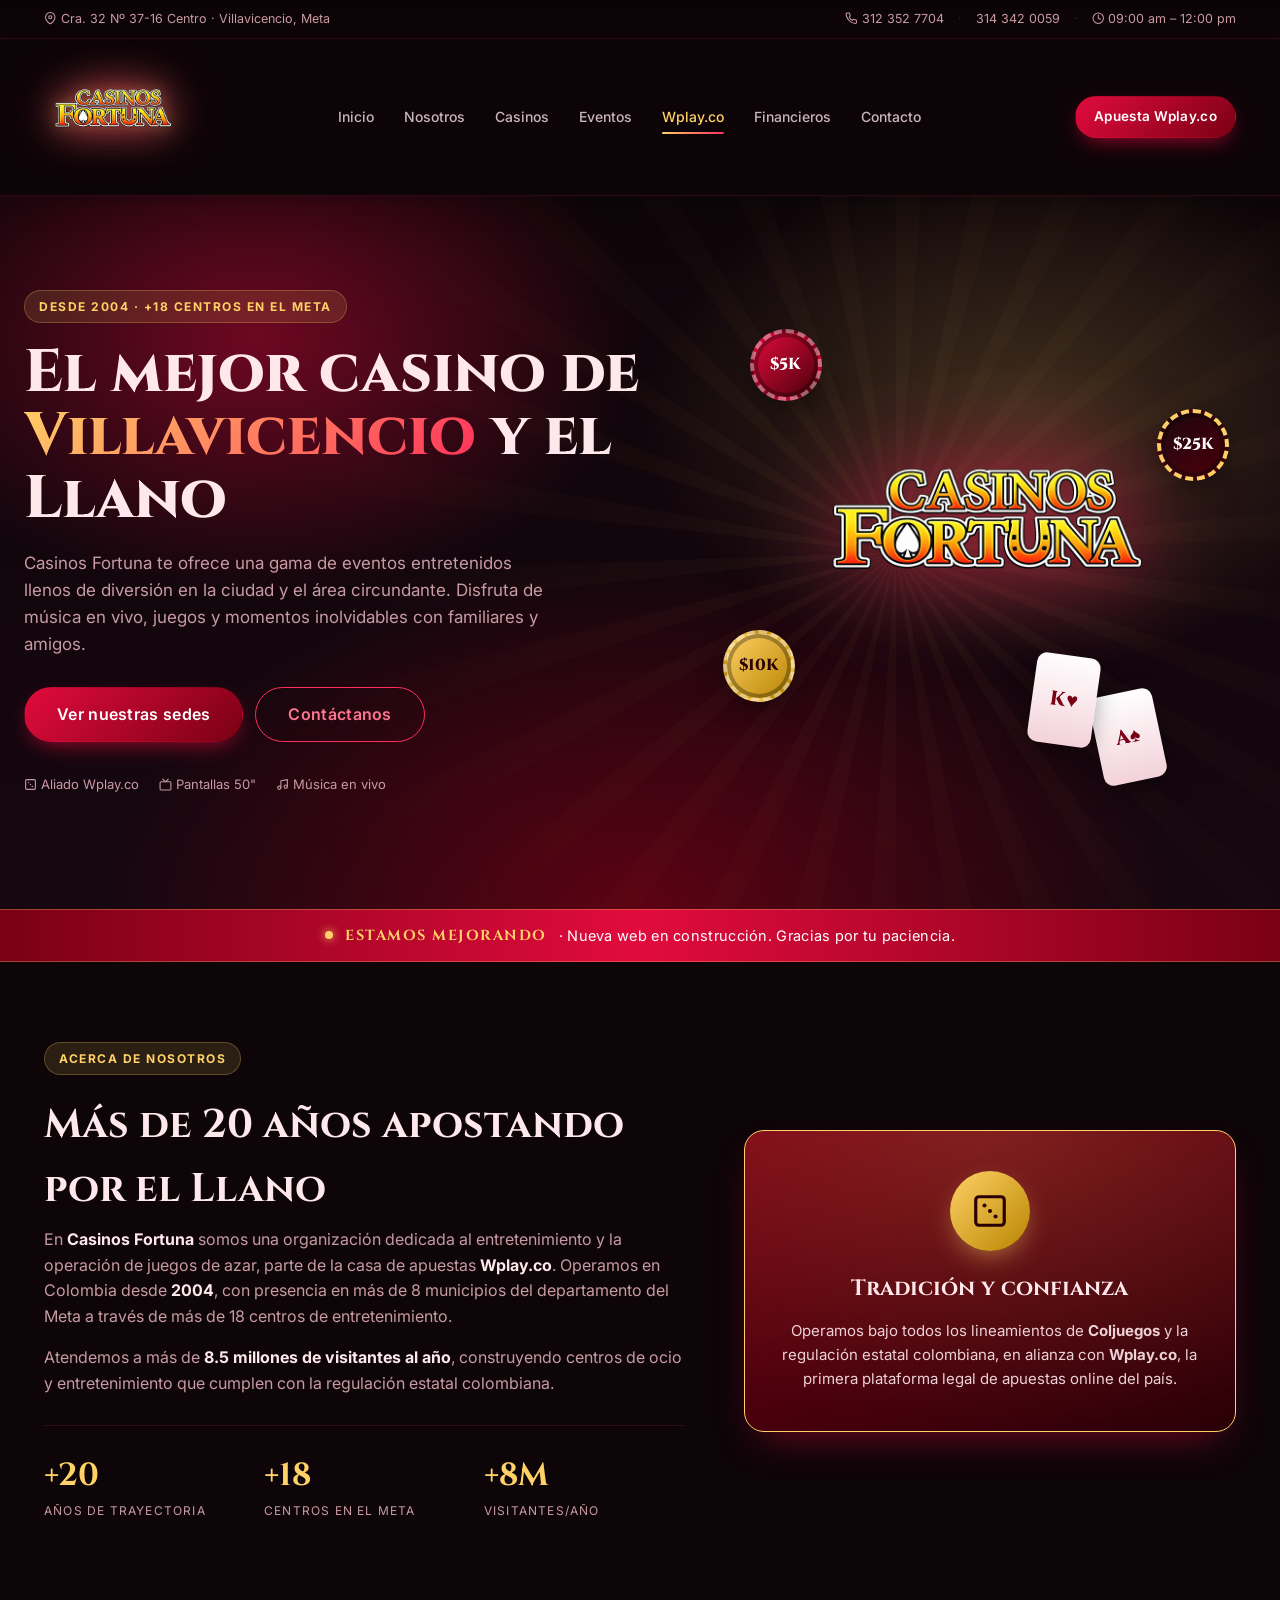
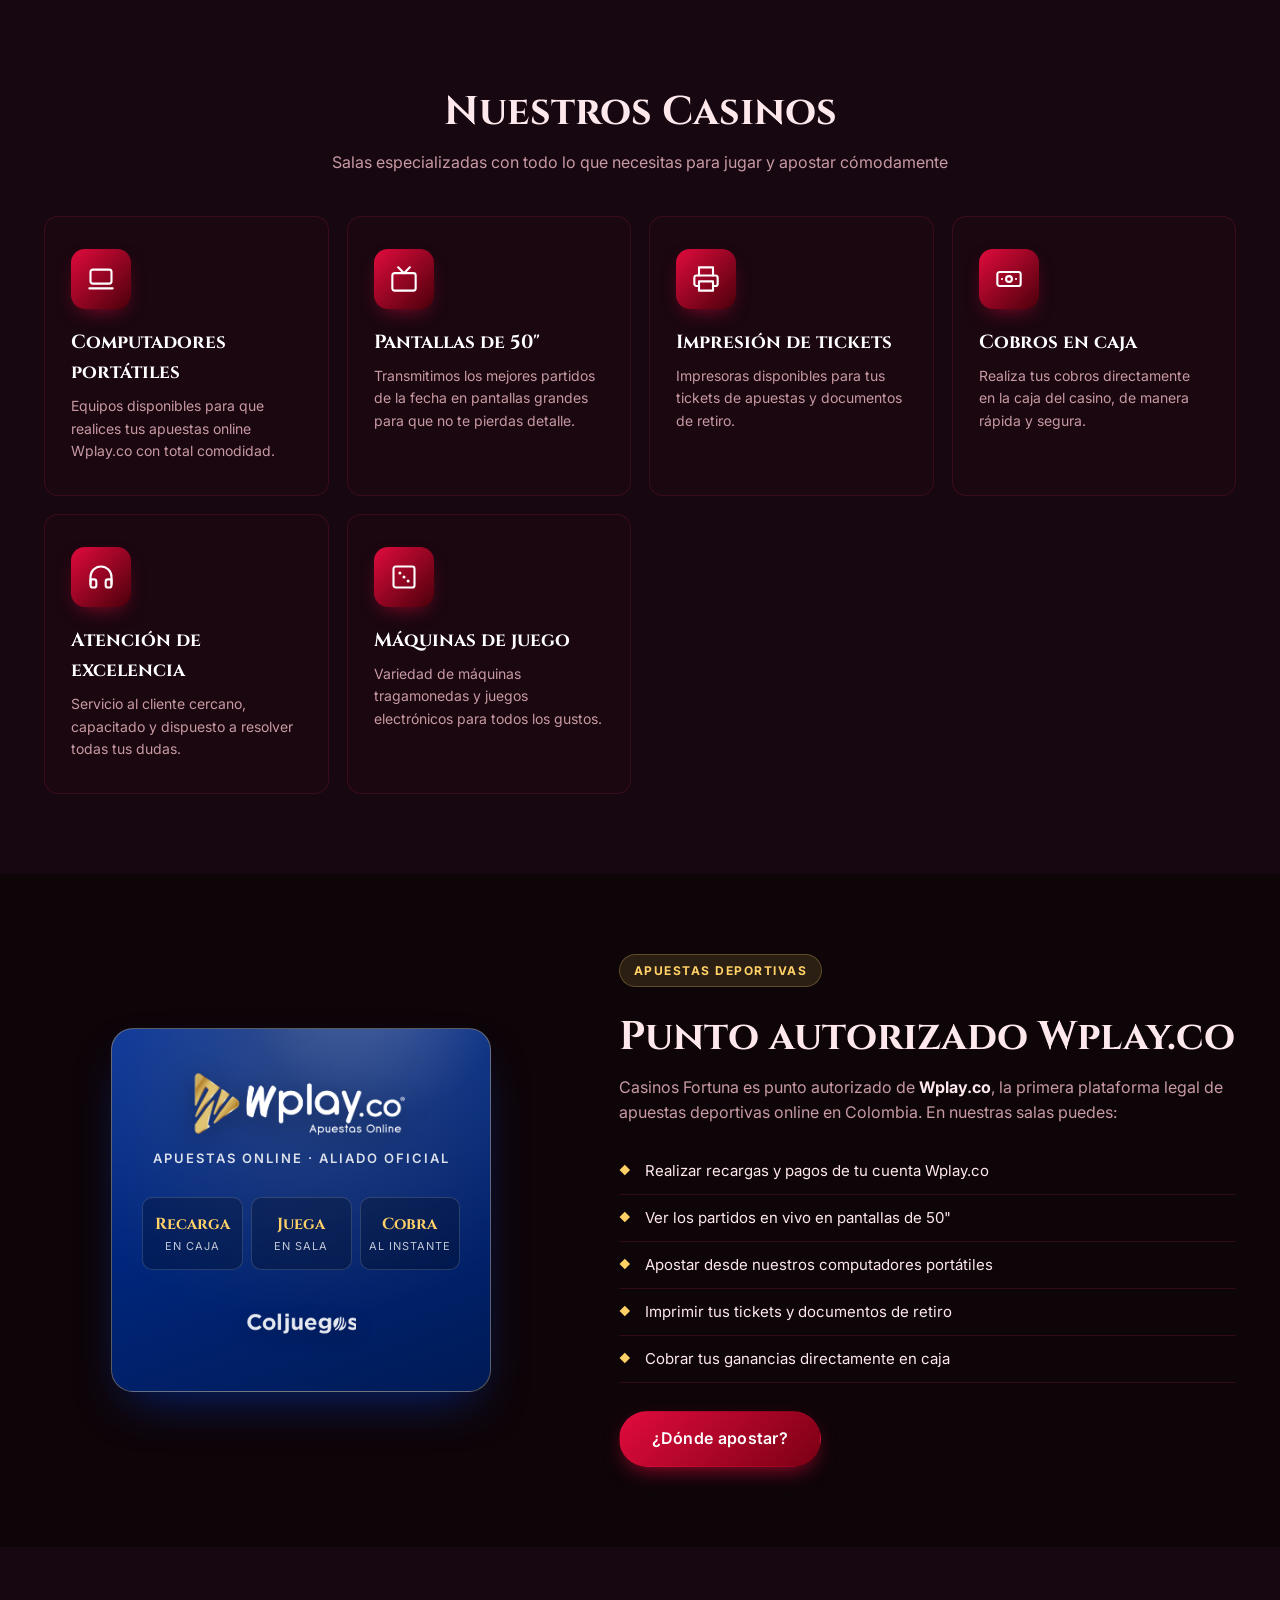
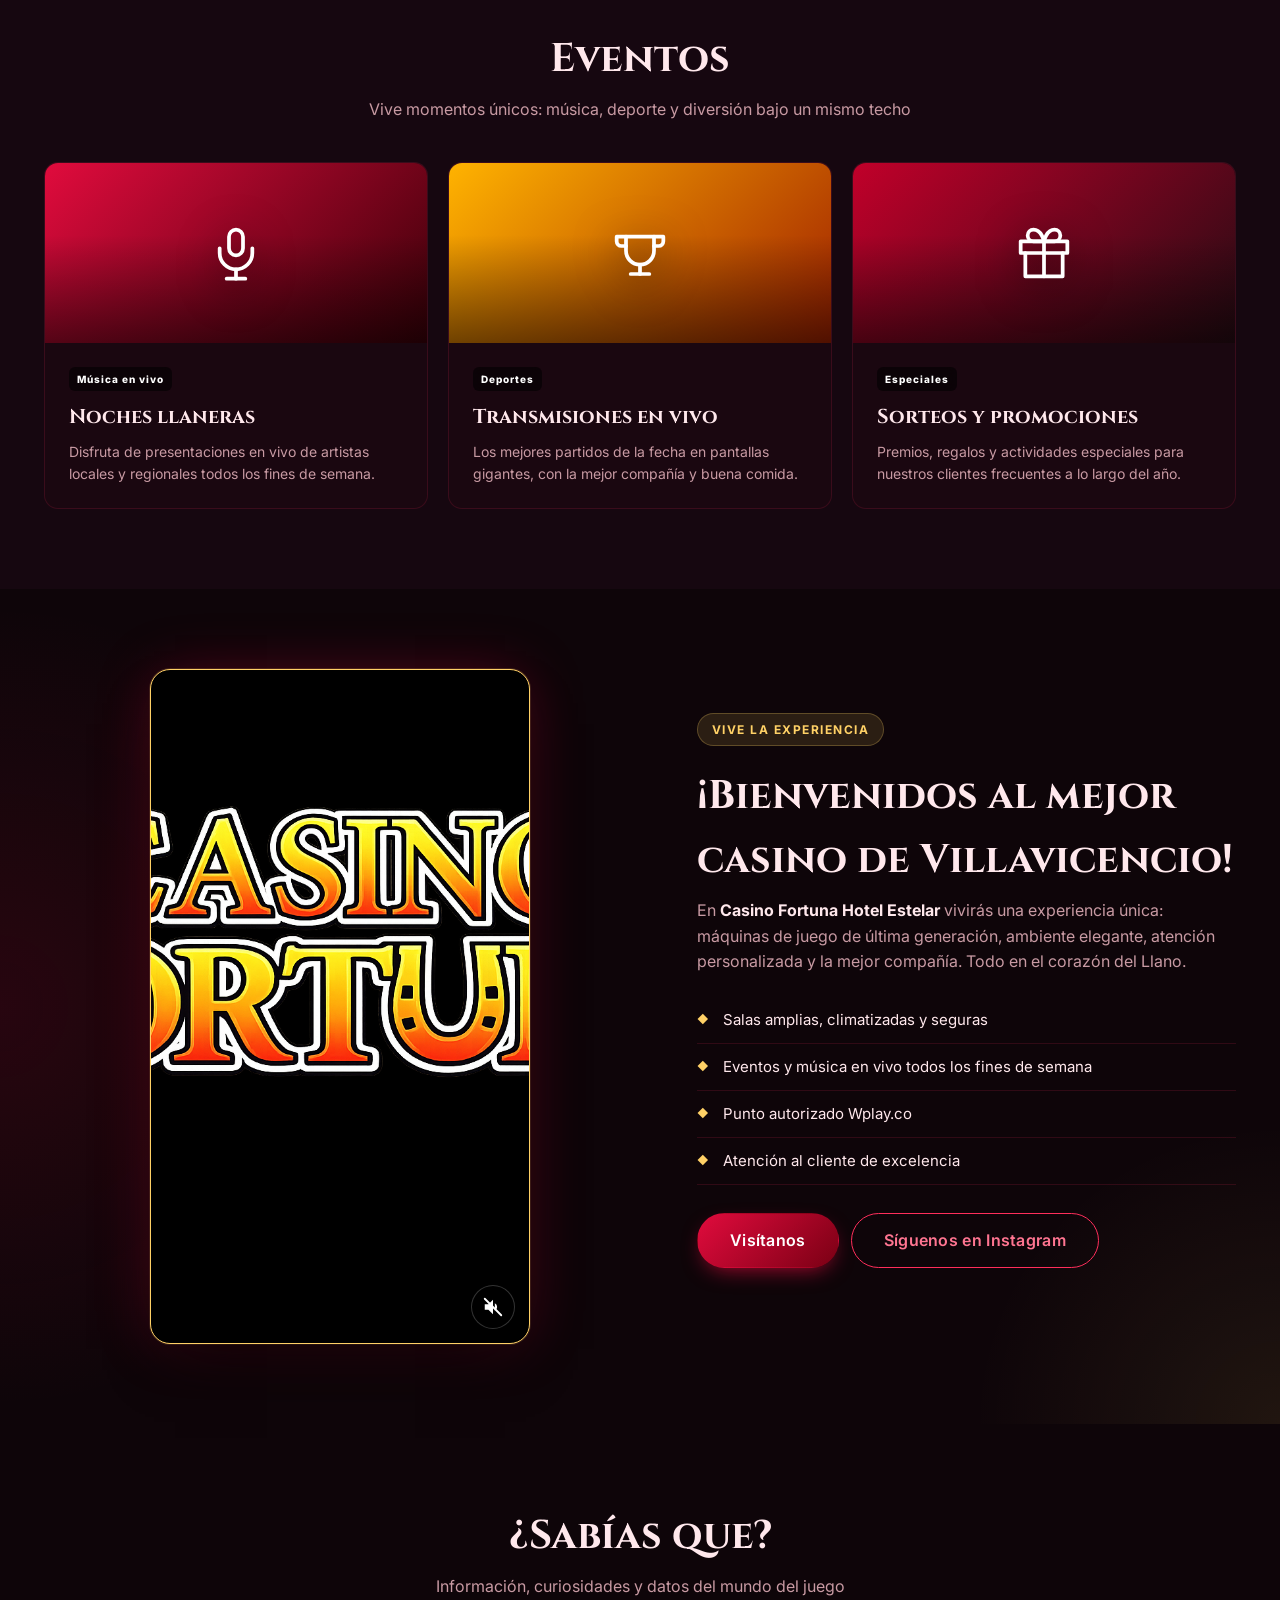
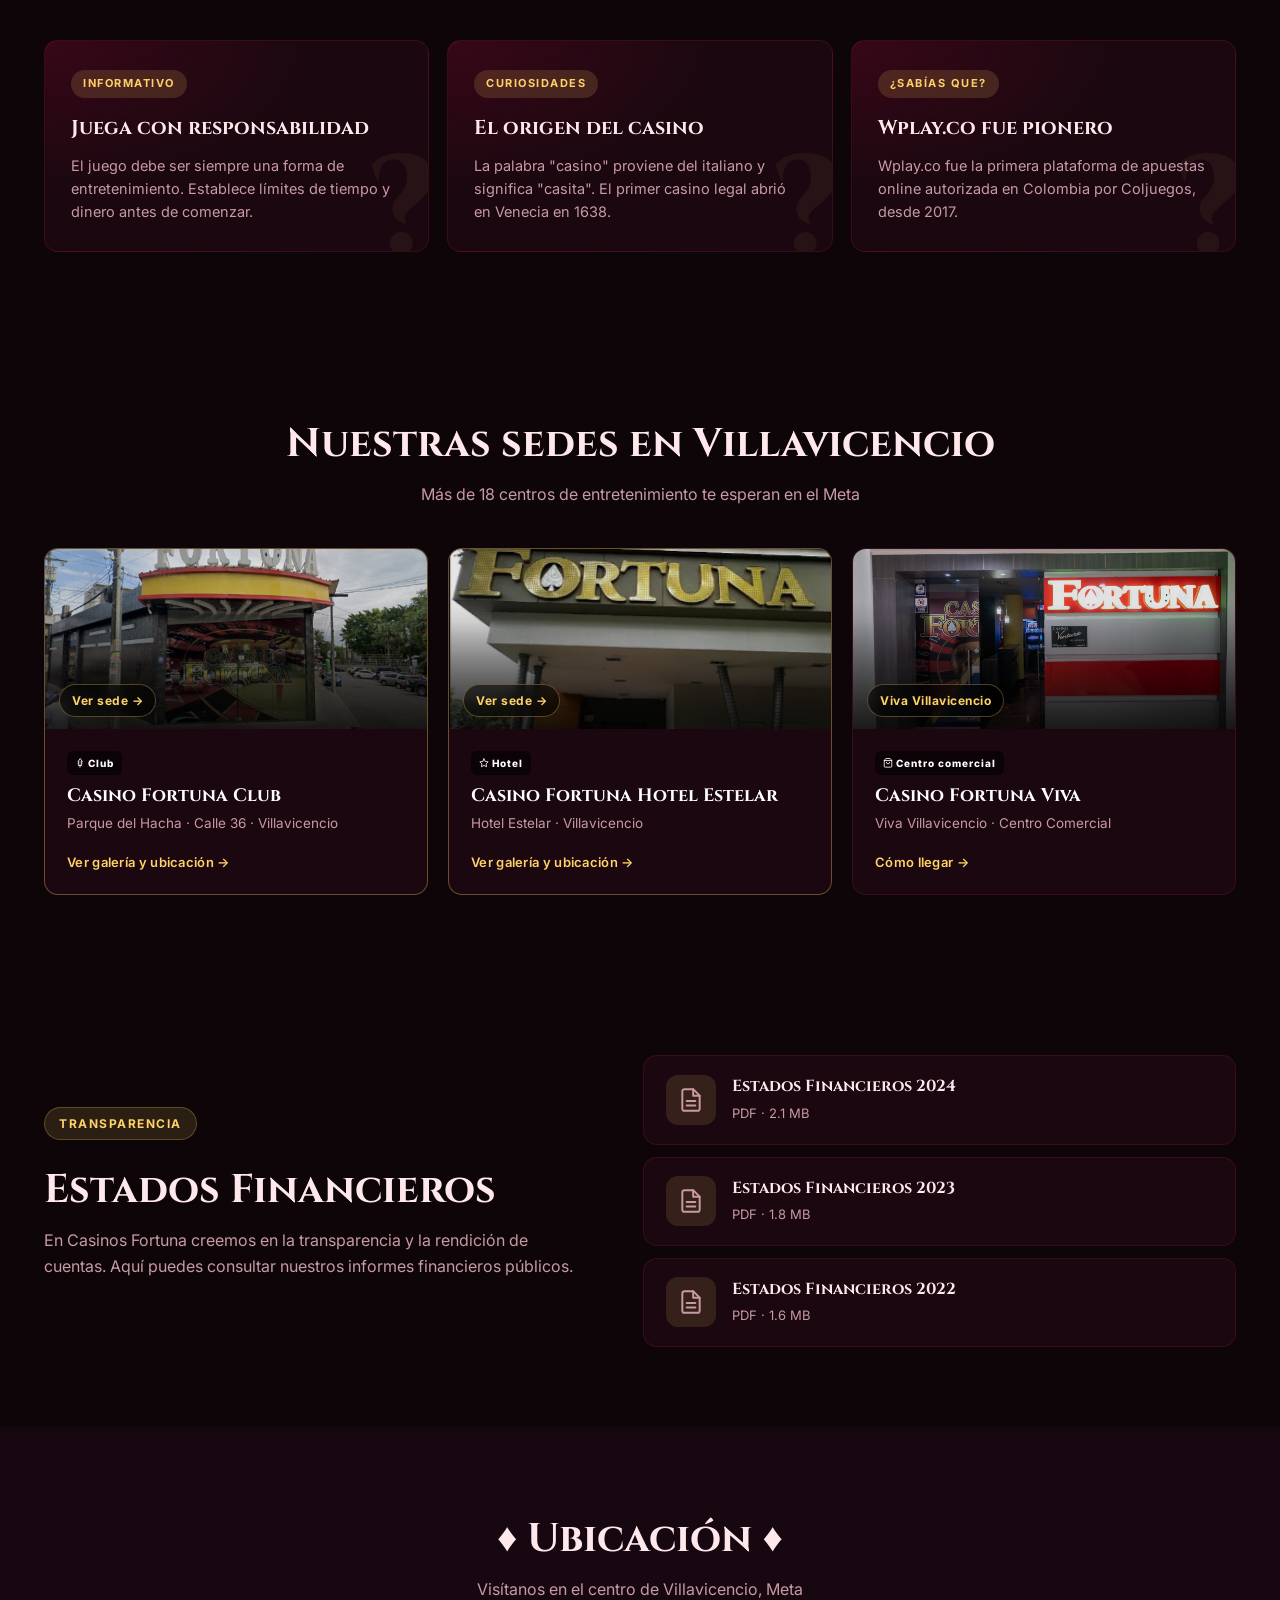
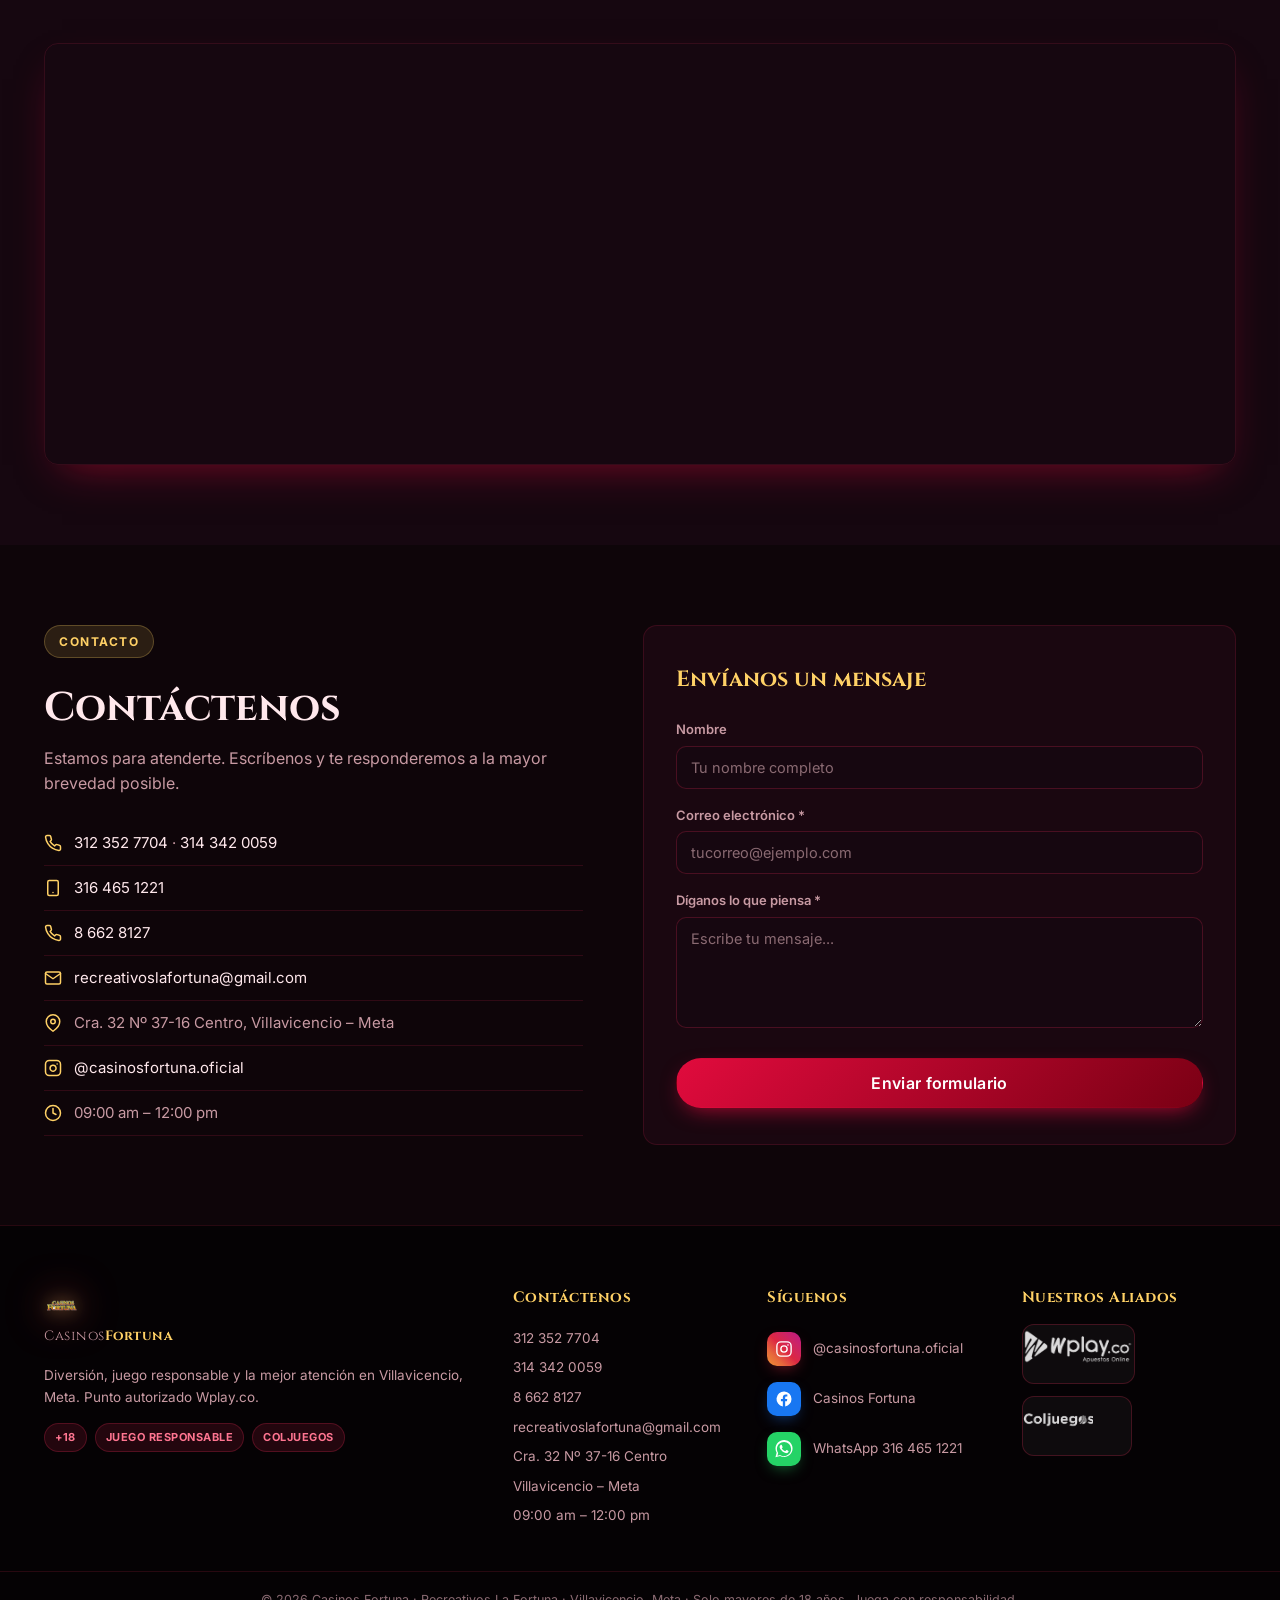
==== index.html @ 7be9424f "Initial site for Casinos Fortuna Villavicencio Sitio web del casino con paleta roja y dorada: - Land" ====
<!DOCTYPE html>
<html lang="es">
<head>
<meta charset="UTF-8" />
<meta name="viewport" content="width=device-width, initial-scale=1.0" />
<title>Casinos Fortuna — Villavicencio, Meta · Apuestas Wplay.co, eventos y diversión</title>
<meta name="description" content="Casinos Fortuna en Villavicencio (Meta). Salas especializadas para apuestas Wplay.co, música en vivo, eventos y la mejor atención. Cra. 32 Nº 37-16 Centro." />
<link rel="icon" type="image/png" href="statics/logocasino.png" />
<link rel="preconnect" href="https://fonts.googleapis.com">
<link rel="preconnect" href="https://fonts.gstatic.com" crossorigin>
<link href="https://fonts.googleapis.com/css2?family=Cinzel:wght@600;800&family=Inter:wght@400;500;600;700;800&display=swap" rel="stylesheet">
<link rel="stylesheet" href="styles.css" />
</head>
<body>

<!-- SVG icon sprite -->
<svg width="0" height="0" style="position:absolute" aria-hidden="true">
  <defs>
    <symbol id="i-map-pin" viewBox="0 0 24 24"><path d="M21 10c0 7-9 13-9 13s-9-6-9-13a9 9 0 0 1 18 0z"/><circle cx="12" cy="10" r="3"/></symbol>
    <symbol id="i-phone" viewBox="0 0 24 24"><path d="M22 16.92v3a2 2 0 0 1-2.18 2 19.79 19.79 0 0 1-8.63-3.07 19.5 19.5 0 0 1-6-6 19.79 19.79 0 0 1-3.07-8.67A2 2 0 0 1 4.11 2h3a2 2 0 0 1 2 1.72c.13.96.37 1.9.7 2.81a2 2 0 0 1-.45 2.11L8.09 9.91a16 16 0 0 0 6 6l1.27-1.27a2 2 0 0 1 2.11-.45c.91.33 1.85.57 2.81.7A2 2 0 0 1 22 16.92z"/></symbol>
    <symbol id="i-smartphone" viewBox="0 0 24 24"><rect x="5" y="2" width="14" height="20" rx="2"/><line x1="12" y1="18" x2="12.01" y2="18"/></symbol>
    <symbol id="i-clock" viewBox="0 0 24 24"><circle cx="12" cy="12" r="10"/><polyline points="12 6 12 12 16 14"/></symbol>
    <symbol id="i-mail" viewBox="0 0 24 24"><rect x="2" y="4" width="20" height="16" rx="2"/><polyline points="22 6 12 13 2 6"/></symbol>
    <symbol id="i-instagram" viewBox="0 0 24 24"><rect x="2" y="2" width="20" height="20" rx="5"/><path d="M16 11.4a4 4 0 1 1-7.9 1.1A4 4 0 0 1 16 11.4z"/><line x1="17.5" y1="6.5" x2="17.51" y2="6.5"/></symbol>
    <symbol id="i-tv" viewBox="0 0 24 24"><rect x="2" y="7" width="20" height="15" rx="2"/><polyline points="17 2 12 7 7 2"/></symbol>
    <symbol id="i-music" viewBox="0 0 24 24"><path d="M9 18V5l12-2v13"/><circle cx="6" cy="18" r="3"/><circle cx="18" cy="16" r="3"/></symbol>
    <symbol id="i-mic" viewBox="0 0 24 24"><rect x="9" y="2" width="6" height="11" rx="3"/><path d="M19 10v2a7 7 0 0 1-14 0v-2"/><line x1="12" y1="19" x2="12" y2="23"/><line x1="8" y1="23" x2="16" y2="23"/></symbol>
    <symbol id="i-laptop" viewBox="0 0 24 24"><rect x="3" y="4" width="18" height="12" rx="2"/><path d="M2 20h20"/></symbol>
    <symbol id="i-printer" viewBox="0 0 24 24"><polyline points="6 9 6 2 18 2 18 9"/><path d="M6 18H4a2 2 0 0 1-2-2v-5a2 2 0 0 1 2-2h16a2 2 0 0 1 2 2v5a2 2 0 0 1-2 2h-2"/><rect x="6" y="14" width="12" height="8"/></symbol>
    <symbol id="i-cash" viewBox="0 0 24 24"><rect x="2" y="6" width="20" height="12" rx="2"/><circle cx="12" cy="12" r="2.5"/><line x1="6" y1="12" x2="6.01" y2="12"/><line x1="18" y1="12" x2="18.01" y2="12"/></symbol>
    <symbol id="i-headphones" viewBox="0 0 24 24"><path d="M3 18v-6a9 9 0 0 1 18 0v6"/><path d="M21 19a2 2 0 0 1-2 2h-1a2 2 0 0 1-2-2v-3a2 2 0 0 1 2-2h3zM3 19a2 2 0 0 0 2 2h1a2 2 0 0 0 2-2v-3a2 2 0 0 0-2-2H3z"/></symbol>
    <symbol id="i-dice" viewBox="0 0 24 24"><rect x="3" y="3" width="18" height="18" rx="2"/><circle cx="8.5" cy="8.5" r="1.3" fill="currentColor" stroke="none"/><circle cx="15.5" cy="15.5" r="1.3" fill="currentColor" stroke="none"/><circle cx="12" cy="12" r="1.3" fill="currentColor" stroke="none"/></symbol>
    <symbol id="i-trophy" viewBox="0 0 24 24"><path d="M6 9H4a2 2 0 0 1-2-2V5h4"/><path d="M18 9h2a2 2 0 0 0 2-2V5h-4"/><path d="M6 5h12v6a6 6 0 0 1-12 0V5z"/><line x1="12" y1="17" x2="12" y2="21"/><line x1="8" y1="21" x2="16" y2="21"/></symbol>
    <symbol id="i-gift" viewBox="0 0 24 24"><polyline points="20 12 20 22 4 22 4 12"/><rect x="2" y="7" width="20" height="5"/><line x1="12" y1="22" x2="12" y2="7"/><path d="M12 7H7.5a2.5 2.5 0 0 1 0-5C11 2 12 7 12 7z"/><path d="M12 7h4.5a2.5 2.5 0 0 0 0-5C13 2 12 7 12 7z"/></symbol>
    <symbol id="i-building" viewBox="0 0 24 24"><rect x="4" y="2" width="16" height="20" rx="1"/><path d="M10 18h4v4h-4z"/><line x1="8" y1="6" x2="8.01" y2="6"/><line x1="16" y1="6" x2="16.01" y2="6"/><line x1="12" y1="6" x2="12.01" y2="6"/><line x1="8" y1="10" x2="8.01" y2="10"/><line x1="16" y1="10" x2="16.01" y2="10"/><line x1="12" y1="10" x2="12.01" y2="10"/><line x1="8" y1="14" x2="8.01" y2="14"/><line x1="16" y1="14" x2="16.01" y2="14"/><line x1="12" y1="14" x2="12.01" y2="14"/></symbol>
    <symbol id="i-tree" viewBox="0 0 24 24"><path d="M12 2L7 9h3l-3 5h3l-2 4h8l-2-4h3l-3-5h3z"/><line x1="12" y1="18" x2="12" y2="22"/></symbol>
    <symbol id="i-bag" viewBox="0 0 24 24"><path d="M6 2L3 6v14a2 2 0 0 0 2 2h14a2 2 0 0 0 2-2V6l-3-4z"/><line x1="3" y1="6" x2="21" y2="6"/><path d="M16 10a4 4 0 0 1-8 0"/></symbol>
    <symbol id="i-sun" viewBox="0 0 24 24"><circle cx="12" cy="12" r="4"/><line x1="12" y1="2" x2="12" y2="4"/><line x1="12" y1="20" x2="12" y2="22"/><line x1="4.93" y1="4.93" x2="6.34" y2="6.34"/><line x1="17.66" y1="17.66" x2="19.07" y2="19.07"/><line x1="2" y1="12" x2="4" y2="12"/><line x1="20" y1="12" x2="22" y2="12"/><line x1="4.93" y1="19.07" x2="6.34" y2="17.66"/><line x1="17.66" y1="6.34" x2="19.07" y2="4.93"/></symbol>
    <symbol id="i-star" viewBox="0 0 24 24"><polygon points="12 2 15.09 8.26 22 9.27 17 14.14 18.18 21.02 12 17.77 5.82 21.02 7 14.14 2 9.27 8.91 8.26"/></symbol>
    <symbol id="i-search" viewBox="0 0 24 24"><circle cx="11" cy="11" r="8"/><line x1="21" y1="21" x2="16.65" y2="16.65"/></symbol>
    <symbol id="i-file-text" viewBox="0 0 24 24"><path d="M14 2H6a2 2 0 0 0-2 2v16a2 2 0 0 0 2 2h12a2 2 0 0 0 2-2V8z"/><polyline points="14 2 14 8 20 8"/><line x1="16" y1="13" x2="8" y2="13"/><line x1="16" y1="17" x2="8" y2="17"/></symbol>
  </defs>
</svg>

<!-- Top utility bar -->
<div class="topbar">
  <div class="topbar-inner">
    <div class="topbar-left">
      <span><svg class="ico"><use href="#i-map-pin"/></svg> Cra. 32 Nº 37-16 Centro · Villavicencio, Meta</span>
    </div>
    <div class="topbar-right">
      <a href="tel:3123527704"><svg class="ico"><use href="#i-phone"/></svg> 312 352 7704</a>
      <span class="divider">·</span>
      <a href="tel:3143420059">314 342 0059</a>
      <span class="divider">·</span>
      <span><svg class="ico"><use href="#i-clock"/></svg> 09:00 am – 12:00 pm</span>
    </div>
  </div>
</div>

<!-- Navbar -->
<header class="navbar">
  <div class="nav-inner">
    <a href="#" class="brand">
      <img src="statics/logocasino.png" alt="Casinos Fortuna" />
    </a>
    <nav class="nav-links">
      <a href="#inicio" class="active">Inicio</a>
      <a href="#nosotros">Nosotros</a>
      <a href="#casinos">Casinos</a>
      <a href="#eventos">Eventos</a>
      <a href="#wplay">Wplay.co</a>
      <a href="#financieros">Financieros</a>
      <a href="#contacto">Contacto</a>
    </nav>
    <div class="nav-actions">
      <a href="#wplay" class="btn btn-primary">Apuesta Wplay.co</a>
    </div>
    <button class="hamburger" aria-label="Menú"><span></span><span></span><span></span></button>
  </div>
</header>

<!-- Hero -->
<section id="inicio" class="hero">
  <div class="hero-bg"></div>
  <div class="hero-rays"></div>
  <div class="hero-content">
    <div class="hero-text">
      <span class="hero-eyebrow">Desde 2004 · +18 centros en el Meta</span>
      <h1>El mejor casino de <span class="accent">Villavicencio</span> y el Llano</h1>
      <p>Casinos Fortuna te ofrece una gama de eventos entretenidos llenos de diversión en la ciudad y el área circundante. Disfruta de música en vivo, juegos y momentos inolvidables con familiares y amigos.</p>
      <div class="hero-cta">
        <a href="#sedes" class="btn btn-primary btn-lg">Ver nuestras sedes</a>
        <a href="#contacto" class="btn btn-outline btn-lg">Contáctanos</a>
      </div>
      <div class="hero-trust">
        <span><svg class="ico"><use href="#i-dice"/></svg> Aliado Wplay.co</span>
        <span><svg class="ico"><use href="#i-tv"/></svg> Pantallas 50"</span>
        <span><svg class="ico"><use href="#i-music"/></svg> Música en vivo</span>
      </div>
    </div>
    <div class="hero-visual">
      <img src="statics/logocasino.png" alt="Logo Casinos Fortuna" class="hero-logo" />
      <div class="chip chip-a">$5K</div>
      <div class="chip chip-b">$10K</div>
      <div class="chip chip-c">$25K</div>
      <div class="card-deco card-a">A♠</div>
      <div class="card-deco card-b">K♥</div>
    </div>
  </div>
</section>

<!-- Banner notice -->
<section class="notice">
  <div class="container notice-inner">
    <span class="dot pulse"></span>
    <strong>Estamos mejorando</strong>
    <span>· Nueva web en construcción. Gracias por tu paciencia.</span>
  </div>
</section>

<!-- About -->
<section id="nosotros" class="section">
  <div class="container about-grid">
    <div>
      <span class="hero-eyebrow">Acerca de nosotros</span>
      <h2 class="section-title left">Más de 20 años apostando por el Llano</h2>
      <p class="lead">En <strong>Casinos Fortuna</strong> somos una organización dedicada al entretenimiento y la operación de juegos de azar, parte de la casa de apuestas <strong>Wplay.co</strong>. Operamos en Colombia desde <strong>2004</strong>, con presencia en más de 8 municipios del departamento del Meta a través de más de 18 centros de entretenimiento.</p>
      <p class="lead">Atendemos a más de <strong>8.5 millones de visitantes al año</strong>, construyendo centros de ocio y entretenimiento que cumplen con la regulación estatal colombiana.</p>
      <div class="about-stats">
        <div><strong>+20</strong><span>Años de trayectoria</span></div>
        <div><strong>+18</strong><span>Centros en el Meta</span></div>
        <div><strong>+8M</strong><span>Visitantes/año</span></div>
      </div>
    </div>
    <div class="about-card">
      <div class="about-coin"><svg class="ico"><use href="#i-dice"/></svg></div>
      <h3>Tradición y confianza</h3>
      <p>Operamos bajo todos los lineamientos de <strong>Coljuegos</strong> y la regulación estatal colombiana, en alianza con <strong>Wplay.co</strong>, la primera plataforma legal de apuestas online del país.</p>
    </div>
  </div>
</section>

<!-- Nuestros Casinos -->
<section id="casinos" class="section section-dark">
  <div class="container">
    <h2 class="section-title">Nuestros Casinos</h2>
    <p class="section-sub">Salas especializadas con todo lo que necesitas para jugar y apostar cómodamente</p>

    <div class="feature-grid">
      <article class="feature-card">
        <div class="feature-icon"><svg class="ico"><use href="#i-laptop"/></svg></div>
        <h3>Computadores portátiles</h3>
        <p>Equipos disponibles para que realices tus apuestas online Wplay.co con total comodidad.</p>
      </article>
      <article class="feature-card">
        <div class="feature-icon"><svg class="ico"><use href="#i-tv"/></svg></div>
        <h3>Pantallas de 50"</h3>
        <p>Transmitimos los mejores partidos de la fecha en pantallas grandes para que no te pierdas detalle.</p>
      </article>
      <article class="feature-card">
        <div class="feature-icon"><svg class="ico"><use href="#i-printer"/></svg></div>
        <h3>Impresión de tickets</h3>
        <p>Impresoras disponibles para tus tickets de apuestas y documentos de retiro.</p>
      </article>
      <article class="feature-card">
        <div class="feature-icon"><svg class="ico"><use href="#i-cash"/></svg></div>
        <h3>Cobros en caja</h3>
        <p>Realiza tus cobros directamente en la caja del casino, de manera rápida y segura.</p>
      </article>
      <article class="feature-card">
        <div class="feature-icon"><svg class="ico"><use href="#i-headphones"/></svg></div>
        <h3>Atención de excelencia</h3>
        <p>Servicio al cliente cercano, capacitado y dispuesto a resolver todas tus dudas.</p>
      </article>
      <article class="feature-card">
        <div class="feature-icon"><svg class="ico"><use href="#i-dice"/></svg></div>
        <h3>Máquinas de juego</h3>
        <p>Variedad de máquinas tragamonedas y juegos electrónicos para todos los gustos.</p>
      </article>
    </div>
  </div>
</section>

<!-- Wplay.co -->
<section id="wplay" class="section">
  <div class="container wplay-grid">
    <div class="wplay-visual">
      <div class="wplay-card">
        <img src="statics/Wplay-Logo-blanco.png" alt="Wplay.co" class="wplay-logo-img" />
        <p class="wplay-tag">Apuestas online · Aliado oficial</p>
        <div class="wplay-points">
          <div><strong>Recarga</strong><span>en caja</span></div>
          <div><strong>Juega</strong><span>en sala</span></div>
          <div><strong>Cobra</strong><span>al instante</span></div>
        </div>
        <img src="statics/coljuegos-logo_0.png" alt="Autorizado por Coljuegos" class="wplay-coljuegos" />
      </div>
    </div>
    <div>
      <span class="hero-eyebrow">Apuestas deportivas</span>
      <h2 class="section-title left">Punto autorizado Wplay.co</h2>
      <p class="lead">Casinos Fortuna es punto autorizado de <strong>Wplay.co</strong>, la primera plataforma legal de apuestas deportivas online en Colombia. En nuestras salas puedes:</p>
      <ul class="vip-list">
        <li>Realizar recargas y pagos de tu cuenta Wplay.co</li>
        <li>Ver los partidos en vivo en pantallas de 50"</li>
        <li>Apostar desde nuestros computadores portátiles</li>
        <li>Imprimir tus tickets y documentos de retiro</li>
        <li>Cobrar tus ganancias directamente en caja</li>
      </ul>
      <a href="#contacto" class="btn btn-primary btn-lg">¿Dónde apostar?</a>
    </div>
  </div>
</section>

<!-- Eventos -->
<section id="eventos" class="section section-dark">
  <div class="container">
    <h2 class="section-title">Eventos</h2>
    <p class="section-sub">Vive momentos únicos: música, deporte y diversión bajo un mismo techo</p>

    <div class="event-grid">
      <article class="event-card">
        <div class="event-art" style="background:linear-gradient(135deg,#e10b3d,#3a0008);">
          <span class="event-icon"><svg class="ico"><use href="#i-mic"/></svg></span>
        </div>
        <div class="event-body">
          <span class="tile-tag">Música en vivo</span>
          <h3>Noches llaneras</h3>
          <p>Disfruta de presentaciones en vivo de artistas locales y regionales todos los fines de semana.</p>
        </div>
      </article>
      <article class="event-card">
        <div class="event-art" style="background:linear-gradient(135deg,#ffb300,#a02000);">
          <span class="event-icon"><svg class="ico"><use href="#i-trophy"/></svg></span>
        </div>
        <div class="event-body">
          <span class="tile-tag">Deportes</span>
          <h3>Transmisiones en vivo</h3>
          <p>Los mejores partidos de la fecha en pantallas gigantes, con la mejor compañía y buena comida.</p>
        </div>
      </article>
      <article class="event-card">
        <div class="event-art" style="background:linear-gradient(135deg,#c1002a,#260b13);">
          <span class="event-icon"><svg class="ico"><use href="#i-gift"/></svg></span>
        </div>
        <div class="event-body">
          <span class="tile-tag">Especiales</span>
          <h3>Sorteos y promociones</h3>
          <p>Premios, regalos y actividades especiales para nuestros clientes frecuentes a lo largo del año.</p>
        </div>
      </article>
    </div>
  </div>
</section>

<!-- Vive la experiencia (video) -->
<section class="section video-section">
  <div class="container video-grid">
    <div class="video-wrap">
      <video
        src="statics/bienvenida-hotel-estelar.mp4"
        autoplay muted loop playsinline
        poster="statics/logocasino.png"
        preload="metadata">
        Tu navegador no soporta video HTML5.
      </video>
      <button class="video-sound" id="videoSound" aria-label="Activar sonido">
        <svg viewBox="0 0 24 24" fill="currentColor" xmlns="http://www.w3.org/2000/svg">
          <path d="M3 9v6h4l5 5V4L7 9H3zm13.5 3a4.5 4.5 0 0 0-2.5-4.03v8.06A4.5 4.5 0 0 0 16.5 12z"/>
          <line class="muted-slash" x1="3" y1="3" x2="21" y2="21" stroke="currentColor" stroke-width="2" stroke-linecap="round"/>
        </svg>
      </button>
    </div>
    <div>
      <span class="hero-eyebrow">Vive la experiencia</span>
      <h2 class="section-title left">¡Bienvenidos al mejor casino de Villavicencio!</h2>
      <p class="lead">En <strong>Casino Fortuna Hotel Estelar</strong> vivirás una experiencia única: máquinas de juego de última generación, ambiente elegante, atención personalizada y la mejor compañía. Todo en el corazón del Llano.</p>
      <ul class="vip-list">
        <li>Salas amplias, climatizadas y seguras</li>
        <li>Eventos y música en vivo todos los fines de semana</li>
        <li>Punto autorizado Wplay.co</li>
        <li>Atención al cliente de excelencia</li>
      </ul>
      <div class="hero-cta">
        <a href="#sedes" class="btn btn-primary btn-lg">Visítanos</a>
        <a href="https://www.instagram.com/casinosfortuna.oficial" target="_blank" rel="noopener" class="btn btn-outline btn-lg">Síguenos en Instagram</a>
      </div>
    </div>
  </div>
</section>

<!-- Informativo / Curiosidades / Sabías que? -->
<section class="section">
  <div class="container">
    <h2 class="section-title">¿Sabías que?</h2>
    <p class="section-sub">Información, curiosidades y datos del mundo del juego</p>

    <div class="info-grid">
      <article class="info-card">
        <div class="info-tag">Informativo</div>
        <h3>Juega con responsabilidad</h3>
        <p>El juego debe ser siempre una forma de entretenimiento. Establece límites de tiempo y dinero antes de comenzar.</p>
      </article>
      <article class="info-card">
        <div class="info-tag">Curiosidades</div>
        <h3>El origen del casino</h3>
        <p>La palabra "casino" proviene del italiano y significa "casita". El primer casino legal abrió en Venecia en 1638.</p>
      </article>
      <article class="info-card">
        <div class="info-tag">¿Sabías que?</div>
        <h3>Wplay.co fue pionero</h3>
        <p>Wplay.co fue la primera plataforma de apuestas online autorizada en Colombia por Coljuegos, desde 2017.</p>
      </article>
    </div>
  </div>
</section>

<!-- Nuestras Sedes -->
<section id="sedes" class="section">
  <div class="container">
    <h2 class="section-title">Nuestras sedes en Villavicencio</h2>
    <p class="section-sub">Más de 18 centros de entretenimiento te esperan en el Meta</p>

    <div class="sede-grid">
      <article class="sede-card sede-featured">
        <a href="parque-acha.html" class="sede-art sede-art-img" style="background-image:url('statics/parque-acha/uno.png');">
          <span class="sede-overlay-tag">Ver sede →</span>
        </a>
        <div class="sede-body">
          <span class="tile-tag"><svg class="ico"><use href="#i-tree"/></svg> Club</span>
          <h3>Casino Fortuna Club</h3>
          <p>Parque del Hacha · Calle 36 · Villavicencio</p>
          <a href="parque-acha.html" class="sede-link">Ver galería y ubicación →</a>
        </div>
      </article>
      <article class="sede-card sede-featured">
        <a href="hotel-estelar.html" class="sede-art sede-art-img" style="background-image:url('statics/hotel-estelar/uno.png');">
          <span class="sede-overlay-tag">Ver sede →</span>
        </a>
        <div class="sede-body">
          <span class="tile-tag"><svg class="ico"><use href="#i-star"/></svg> Hotel</span>
          <h3>Casino Fortuna Hotel Estelar</h3>
          <p>Hotel Estelar · Villavicencio</p>
          <a href="hotel-estelar.html" class="sede-link">Ver galería y ubicación →</a>
        </div>
      </article>
      <article class="sede-card">
        <div class="sede-art sede-art-img" style="background-image:url('statics/viva/uno.jpg');">
          <span class="sede-overlay-tag">Viva Villavicencio</span>
        </div>
        <div class="sede-body">
          <span class="tile-tag"><svg class="ico"><use href="#i-bag"/></svg> Centro comercial</span>
          <h3>Casino Fortuna Viva</h3>
          <p>Viva Villavicencio · Centro Comercial</p>
          <a href="#contacto" class="sede-link">Cómo llegar →</a>
        </div>
      </article>
    </div>
  </div>
</section>

<!-- Estados Financieros -->
<section id="financieros" class="section">
  <div class="container fin-grid">
    <div>
      <span class="hero-eyebrow">Transparencia</span>
      <h2 class="section-title left">Estados Financieros</h2>
      <p class="lead">En Casinos Fortuna creemos en la transparencia y la rendición de cuentas. Aquí puedes consultar nuestros informes financieros públicos.</p>
    </div>
    <div class="fin-files">
      <a href="#" class="fin-file">
        <span class="fin-icon"><svg class="ico"><use href="#i-file-text"/></svg></span>
        <div><strong>Estados Financieros 2024</strong><span>PDF · 2.1 MB</span></div>
      </a>
      <a href="#" class="fin-file">
        <span class="fin-icon"><svg class="ico"><use href="#i-file-text"/></svg></span>
        <div><strong>Estados Financieros 2023</strong><span>PDF · 1.8 MB</span></div>
      </a>
      <a href="#" class="fin-file">
        <span class="fin-icon"><svg class="ico"><use href="#i-file-text"/></svg></span>
        <div><strong>Estados Financieros 2022</strong><span>PDF · 1.6 MB</span></div>
      </a>
    </div>
  </div>
</section>

<!-- Ubicación -->
<section class="section section-dark">
  <div class="container">
    <h2 class="section-title">♦ Ubicación ♦</h2>
    <p class="section-sub">Visítanos en el centro de Villavicencio, Meta</p>

    <div class="map-wrap">
      <iframe
        src="https://www.google.com/maps?q=Cra.%2032%20%2337-16%20Centro%20Villavicencio%20Meta&output=embed"
        width="100%" height="420" style="border:0;"
        allowfullscreen="" loading="lazy" referrerpolicy="no-referrer-when-downgrade"
        title="Ubicación Casinos Fortuna">
      </iframe>
    </div>
  </div>
</section>

<!-- Contacto -->
<section id="contacto" class="section">
  <div class="container contact-grid">
    <div>
      <span class="hero-eyebrow">Contacto</span>
      <h2 class="section-title left">Contáctenos</h2>
      <p class="lead">Estamos para atenderte. Escríbenos y te responderemos a la mayor brevedad posible.</p>
      <ul class="contact-list">
        <li><svg class="ico"><use href="#i-phone"/></svg><span><a href="tel:3123527704">312 352 7704</a> · <a href="tel:3143420059">314 342 0059</a></span></li>
        <li><svg class="ico"><use href="#i-smartphone"/></svg><span><a href="tel:3164651221">316 465 1221</a></span></li>
        <li><svg class="ico"><use href="#i-phone"/></svg><span><a href="tel:86628127">8 662 8127</a></span></li>
        <li><svg class="ico"><use href="#i-mail"/></svg><span><a href="mailto:recreativoslafortuna@gmail.com">recreativoslafortuna@gmail.com</a></span></li>
        <li><svg class="ico"><use href="#i-map-pin"/></svg><span>Cra. 32 Nº 37-16 Centro, Villavicencio – Meta</span></li>
        <li><svg class="ico"><use href="#i-instagram"/></svg><span><a href="https://www.instagram.com/casinosfortuna.oficial" target="_blank" rel="noopener">@casinosfortuna.oficial</a></span></li>
        <li><svg class="ico"><use href="#i-clock"/></svg><span>09:00 am – 12:00 pm</span></li>
      </ul>
    </div>
    <form class="contact-form" onsubmit="event.preventDefault(); alert('Gracias por escribirnos. Te contactaremos pronto.'); this.reset();">
      <h3>Envíanos un mensaje</h3>
      <label>
        <span>Nombre</span>
        <input type="text" name="nombre" required placeholder="Tu nombre completo" />
      </label>
      <label>
        <span>Correo electrónico *</span>
        <input type="email" name="email" required placeholder="tucorreo@ejemplo.com" />
      </label>
      <label>
        <span>Díganos lo que piensa *</span>
        <textarea name="mensaje" rows="5" required placeholder="Escribe tu mensaje..."></textarea>
      </label>
      <button type="submit" class="btn btn-primary btn-lg">Enviar formulario</button>
    </form>
  </div>
</section>

<!-- Footer -->
<footer class="footer">
  <div class="container footer-grid">
    <div>
      <a href="#" class="brand brand-footer">
        <img src="statics/logocasino.png" alt="Casinos Fortuna" />
        <span>Casinos<strong>Fortuna</strong></span>
      </a>
      <p class="muted">Diversión, juego responsable y la mejor atención en Villavicencio, Meta. Punto autorizado Wplay.co.</p>
      <div class="badges">
        <span class="badge">+18</span>
        <span class="badge">Juego responsable</span>
        <span class="badge">Coljuegos</span>
      </div>
    </div>
    <div>
      <h4>Contáctenos</h4>
      <a href="tel:3123527704">312 352 7704</a>
      <a href="tel:3143420059">314 342 0059</a>
      <a href="tel:86628127">8 662 8127</a>
      <a href="mailto:recreativoslafortuna@gmail.com">recreativoslafortuna@gmail.com</a>
      <a href="#">Cra. 32 Nº 37-16 Centro</a>
      <a href="#">Villavicencio – Meta</a>
      <a href="#">09:00 am – 12:00 pm</a>
    </div>
    <div>
      <h4>Síguenos</h4>
      <a href="https://www.instagram.com/casinosfortuna.oficial" target="_blank" rel="noopener" class="social-link social-ig">
        <span class="social-icon" aria-hidden="true">
          <svg viewBox="0 0 24 24" fill="none" xmlns="http://www.w3.org/2000/svg">
            <rect x="2.5" y="2.5" width="19" height="19" rx="5.5" stroke="currentColor" stroke-width="1.8"/>
            <circle cx="12" cy="12" r="4.2" stroke="currentColor" stroke-width="1.8"/>
            <circle cx="17.3" cy="6.7" r="1.1" fill="currentColor"/>
          </svg>
        </span>
        @casinosfortuna.oficial
      </a>
      <a href="https://www.facebook.com/casinosfortuna" target="_blank" rel="noopener" class="social-link social-fb">
        <span class="social-icon" aria-hidden="true">
          <svg viewBox="0 0 24 24" fill="currentColor" xmlns="http://www.w3.org/2000/svg">
            <path d="M22 12a10 10 0 1 0-11.56 9.88v-6.99H7.9V12h2.54V9.8c0-2.5 1.5-3.89 3.78-3.89 1.1 0 2.24.2 2.24.2v2.46h-1.26c-1.24 0-1.63.77-1.63 1.56V12h2.78l-.44 2.89h-2.34v6.99A10 10 0 0 0 22 12z"/>
          </svg>
        </span>
        Casinos Fortuna
      </a>
      <a href="https://wa.me/573164651221" target="_blank" rel="noopener" class="social-link social-wa">
        <span class="social-icon" aria-hidden="true">
          <svg viewBox="0 0 24 24" fill="currentColor" xmlns="http://www.w3.org/2000/svg">
            <path d="M17.5 14.4c-.3-.15-1.74-.86-2-.96-.27-.1-.47-.15-.66.15-.2.3-.76.96-.93 1.16-.17.2-.34.22-.64.07-.3-.15-1.25-.46-2.38-1.46-.88-.78-1.47-1.75-1.64-2.05-.17-.3-.02-.46.13-.6.13-.13.3-.34.45-.51.15-.17.2-.3.3-.5.1-.2.05-.37-.02-.52-.07-.15-.66-1.6-.91-2.18-.24-.57-.48-.5-.66-.5-.17-.01-.36-.01-.56-.01s-.51.07-.78.37c-.27.3-1.02 1-1.02 2.44 0 1.44 1.05 2.83 1.2 3.03.15.2 2.06 3.14 5 4.4.7.3 1.24.48 1.67.62.7.22 1.34.19 1.84.12.56-.08 1.74-.71 1.98-1.4.24-.69.24-1.27.17-1.4-.07-.13-.27-.2-.57-.35zM12.05 21.5h-.04a9.4 9.4 0 0 1-4.8-1.32l-.34-.2-3.57.94.95-3.48-.22-.36a9.45 9.45 0 0 1-1.45-5.04c0-5.2 4.24-9.43 9.47-9.43 2.53 0 4.9.99 6.68 2.78a9.36 9.36 0 0 1 2.76 6.66c0 5.2-4.24 9.44-9.44 9.44zM20.5 3.45A11.36 11.36 0 0 0 12.05 0C5.78 0 .68 5.1.68 11.36c0 2 .52 3.95 1.5 5.67L.58 23l6.13-1.61a11.4 11.4 0 0 0 5.34 1.36h.01c6.27 0 11.37-5.1 11.37-11.37 0-3.04-1.18-5.9-3.33-8.05z"/>
          </svg>
        </span>
        WhatsApp 316 465 1221
      </a>
    </div>
    <div>
      <h4>Nuestros Aliados</h4>
      <div class="ally-logos">
        <a href="https://www.wplay.co" target="_blank" rel="noopener" class="ally" title="Wplay.co">
          <img src="statics/Wplay-Logo-blanco.png" alt="Wplay.co" />
        </a>
        <a href="https://www.coljuegos.gov.co" target="_blank" rel="noopener" class="ally" title="Coljuegos">
          <img src="statics/coljuegos-logo_0.png" alt="Coljuegos" />
        </a>
      </div>
    </div>
  </div>
  <div class="footer-bottom">
    © 2026 Casinos Fortuna · Recreativos La Fortuna · Villavicencio, Meta · Solo mayores de 18 años. Juega con responsabilidad.
  </div>
</footer>

<script src="script.js" defer></script>
</body>
</html>
---- styles.css ----
:root {
  --red-900: #2a0006;
  --red-800: #4a000a;
  --red-700: #7a0014;
  --red-600: #b8002a;
  --red-500: #e10b3d;
  --red-400: #ff2e5b;
  --red-300: #ff7591;
  --gold: #ffd166;
  --gold-2: #f6c453;
  --gold-3: #b88500;
  --bg: #0e0509;
  --bg-2: #160710;
  --bg-3: #1f0816;
  --surface: #1a0710;
  --surface-2: #220a16;
  --line: rgba(255, 46, 91, .14);
  --line-2: rgba(255, 46, 91, .22);
  --text: #ffe8ec;
  --muted: #c89aa3;
  --muted-2: #8a6a72;
  --white: #fff;
  --green: #22c55e;
  --radius: 14px;
  --radius-sm: 10px;
  --shadow: 0 18px 40px -18px rgba(225, 11, 61, .55);
  --shadow-card: 0 12px 28px -16px rgba(0, 0, 0, .8);
}

* { box-sizing: border-box; margin: 0; padding: 0; }

html { scroll-behavior: smooth; }

body {
  font-family: 'Inter', system-ui, sans-serif;
  background: var(--bg);
  color: var(--text);
  line-height: 1.6;
  overflow-x: hidden;
  -webkit-font-smoothing: antialiased;
}

img { max-width: 100%; display: block; }
a { color: inherit; text-decoration: none; }
button { font-family: inherit; cursor: pointer; border: none; background: none; color: inherit; }

/* ---------- Icons ---------- */
.ico {
  width: 1em;
  height: 1em;
  display: inline-block;
  vertical-align: -.15em;
  flex-shrink: 0;
  fill: none;
  stroke: currentColor;
  stroke-width: 2;
  stroke-linecap: round;
  stroke-linejoin: round;
}
.ico-lg { width: 1.4em; height: 1.4em; }
.ico-xxl { width: 36px; height: 36px; stroke-width: 1.8; }
.ico-coin { width: 38px; height: 38px; stroke-width: 1.8; }
.ico-event { width: 56px; height: 56px; stroke-width: 1.5; }

.container {
  max-width: 1240px;
  margin: 0 auto;
  padding: 0 24px;
}
.center { text-align: center; margin-top: 32px; }

/* ---------- Topbar ---------- */
.topbar {
  background: linear-gradient(180deg, #06020380, #0e050980);
  border-bottom: 1px solid var(--line);
  font-size: 12.5px;
  color: var(--muted);
}
.topbar-inner {
  max-width: 1240px;
  margin: 0 auto;
  padding: 9px 24px;
  display: flex;
  justify-content: space-between;
  align-items: center;
  gap: 16px;
}
.topbar-left, .topbar-right {
  display: flex;
  align-items: center;
  gap: 14px;
}
.topbar a { transition: color .2s; }
.topbar a:hover { color: var(--gold); }
.divider { opacity: .3; color: var(--muted-2); }
.lang {
  border: 1px solid var(--line-2);
  padding: 2px 8px;
  border-radius: 999px;
  font-weight: 600;
  color: var(--gold);
}
.dot {
  width: 8px; height: 8px;
  border-radius: 50%;
  display: inline-block;
  background: var(--green);
}
.dot.live { box-shadow: 0 0 8px var(--green); animation: blink 1.6s infinite; }
.dot.pulse { background: var(--gold); box-shadow: 0 0 10px var(--gold); animation: blink 1.2s infinite; }
@keyframes blink { 50% { opacity: .35; } }

/* ---------- Navbar ---------- */
.navbar {
  position: sticky;
  top: 0;
  z-index: 50;
  background: rgba(14, 5, 9, .85);
  backdrop-filter: blur(16px) saturate(140%);
  -webkit-backdrop-filter: blur(16px) saturate(140%);
  border-bottom: 1px solid var(--line);
  box-shadow: 0 1px 0 rgba(255,255,255,.02), 0 10px 30px -20px rgba(0,0,0,.8);
}
.nav-inner {
  max-width: 1240px;
  margin: 0 auto;
  padding: 8px 24px;
  display: flex;
  align-items: center;
  gap: 24px;
  min-height: 130px;
}
.brand {
  display: flex;
  align-items: center;
  gap: 10px;
  font-family: 'Cinzel', serif;
  font-size: 18px;
  letter-spacing: .5px;
  flex-shrink: 0;
}
.brand img {
  width: 140px;
  height: 140px;
  object-fit: contain;
  filter: drop-shadow(0 0 22px rgba(255,46,91,.75)) drop-shadow(0 0 8px rgba(255, 209, 102, .4));
  transition: transform .25s, filter .25s;
}
.brand:hover img {
  transform: scale(1.05);
  filter: drop-shadow(0 0 18px rgba(255,46,91,.8));
}
.brand strong { color: var(--gold); }

.nav-links {
  display: flex;
  gap: 2px;
  flex: 1;
  justify-content: center;
  align-items: center;
}
.nav-links a {
  position: relative;
  font-weight: 500;
  font-size: 14px;
  color: var(--text);
  padding: 10px 14px;
  border-radius: 8px;
  opacity: .78;
  white-space: nowrap;
  transition: color .2s, opacity .2s, background .2s;
}
.nav-links a::after {
  content: "";
  position: absolute;
  left: 50%;
  bottom: 4px;
  width: 0;
  height: 2px;
  background: linear-gradient(90deg, var(--gold), var(--red-400));
  border-radius: 2px;
  transition: width .25s ease, left .25s ease;
}
.nav-links a:hover {
  color: var(--white);
  opacity: 1;
}
.nav-links a:hover::after {
  width: calc(100% - 28px);
  left: 14px;
}
.nav-links a.active {
  color: var(--gold);
  opacity: 1;
  background: transparent;
}
.nav-links a.active::after {
  width: calc(100% - 28px);
  left: 14px;
}
.nav-actions { display: flex; gap: 10px; flex-shrink: 0; }
.nav-actions .btn {
  padding: 9px 18px;
  font-size: 13.5px;
}

.hamburger {
  display: none;
  width: 40px;
  height: 40px;
  border-radius: 10px;
  border: 1px solid var(--line-2);
  flex-direction: column;
  justify-content: center;
  align-items: center;
  gap: 5px;
  transition: border-color .2s, background .2s;
}
.hamburger:hover { border-color: var(--red-400); background: rgba(255,46,91,.06); }
.hamburger span {
  width: 18px;
  height: 2px;
  background: var(--text);
  border-radius: 2px;
}

/* ---------- Buttons ---------- */
.btn {
  display: inline-flex;
  align-items: center;
  justify-content: center;
  padding: 10px 22px;
  border-radius: 999px;
  font-weight: 600;
  font-size: 14px;
  letter-spacing: .3px;
  border: 1px solid transparent;
  transition: transform .15s, box-shadow .25s, background .25s, color .25s, border-color .25s;
  white-space: nowrap;
}
.btn-primary {
  background: linear-gradient(135deg, var(--red-500), var(--red-700));
  color: var(--white);
  box-shadow: 0 8px 22px -8px rgba(225, 11, 61, .8);
}
.btn-primary:hover { transform: translateY(-2px); box-shadow: 0 14px 28px -10px rgba(255, 46, 91, .9); }
.btn-gold {
  background: linear-gradient(135deg, var(--gold), var(--gold-3));
  color: var(--red-900);
  font-weight: 700;
  box-shadow: 0 8px 22px -8px rgba(255, 209, 102, .6);
}
.btn-gold:hover { transform: translateY(-2px); box-shadow: 0 14px 28px -10px rgba(255, 209, 102, .9); }
.btn-ghost {
  background: transparent;
  color: var(--text);
  border-color: rgba(255, 232, 236, .25);
}
.btn-ghost:hover { border-color: var(--red-400); color: var(--red-300); }
.btn-outline {
  background: transparent;
  border-color: var(--red-400);
  color: var(--red-300);
}
.btn-outline:hover { background: var(--red-500); color: var(--white); border-color: var(--red-500); }
.btn-lg { padding: 14px 32px; font-size: 16px; }

/* ---------- Hero ---------- */
.hero {
  position: relative;
  padding: 80px 24px 100px;
  overflow: hidden;
  isolation: isolate;
}
.hero-bg {
  position: absolute;
  inset: 0;
  background:
    radial-gradient(50% 60% at 20% 20%, rgba(225, 11, 61, .45), transparent 60%),
    radial-gradient(50% 60% at 80% 30%, rgba(255, 209, 102, .2), transparent 60%),
    radial-gradient(60% 70% at 50% 100%, rgba(122, 0, 20, .7), transparent 70%),
    linear-gradient(180deg, var(--bg) 0%, var(--bg-2) 100%);
  z-index: -2;
}
.hero-rays {
  position: absolute;
  inset: 0;
  z-index: -1;
  background:
    repeating-conic-gradient(from 0deg at 70% 50%, rgba(255,209,102,.04) 0deg 4deg, transparent 4deg 12deg);
  mask-image: radial-gradient(circle at 70% 50%, black 0%, transparent 70%);
  -webkit-mask-image: radial-gradient(circle at 70% 50%, black 0%, transparent 70%);
}
.hero-content {
  max-width: 1240px;
  margin: 0 auto;
  display: grid;
  grid-template-columns: 1.2fr 1fr;
  gap: 60px;
  align-items: center;
}
.hero-eyebrow {
  display: inline-block;
  background: rgba(255, 209, 102, .12);
  color: var(--gold);
  font-size: 12px;
  font-weight: 700;
  letter-spacing: 1.5px;
  text-transform: uppercase;
  padding: 6px 14px;
  border-radius: 999px;
  margin-bottom: 18px;
  border: 1px solid rgba(255, 209, 102, .25);
}
.hero h1 {
  font-family: 'Cinzel', serif;
  font-size: clamp(34px, 5.2vw, 60px);
  font-weight: 800;
  line-height: 1.05;
  margin-bottom: 20px;
}
.accent {
  background: linear-gradient(135deg, var(--gold), var(--red-400));
  -webkit-background-clip: text;
  background-clip: text;
  color: transparent;
}
.hero p {
  font-size: 17px;
  color: var(--muted);
  max-width: 520px;
  margin-bottom: 28px;
}
.hero-cta { display: flex; gap: 12px; flex-wrap: wrap; margin-bottom: 32px; }
.hero-trust {
  display: flex;
  gap: 20px;
  flex-wrap: wrap;
  font-size: 13px;
  color: var(--muted);
}

/* Hero visual */
.hero-visual {
  position: relative;
  aspect-ratio: 1;
  display: flex;
  align-items: center;
  justify-content: center;
}
.hero-logo {
  width: 70%;
  max-width: 380px;
  object-fit: contain;
  filter: drop-shadow(0 0 50px rgba(255, 46, 91, .7));
  animation: float 4s ease-in-out infinite;
  position: relative;
  z-index: 2;
}
@keyframes float {
  0%, 100% { transform: translateY(0); }
  50% { transform: translateY(-12px); }
}
.chip {
  position: absolute;
  width: 72px; height: 72px;
  border-radius: 50%;
  display: flex;
  align-items: center;
  justify-content: center;
  font-family: 'Cinzel', serif;
  font-weight: 800;
  font-size: 16px;
  color: var(--white);
  border: 4px dashed rgba(255,255,255,.4);
  box-shadow: 0 10px 30px -8px rgba(0,0,0,.6), inset 0 0 0 4px rgba(0,0,0,.3);
  animation: float 4s ease-in-out infinite;
}
.chip-a { background: linear-gradient(135deg, var(--red-500), var(--red-800)); top: 10%; left: 5%; animation-delay: .2s; }
.chip-b { background: linear-gradient(135deg, var(--gold), var(--gold-3)); color: var(--red-900); bottom: 20%; left: 0%; animation-delay: .6s; }
.chip-c { background: linear-gradient(135deg, #1a0710, #4a000a); border-color: var(--gold); top: 25%; right: 5%; animation-delay: 1s; }
.card-deco {
  position: absolute;
  width: 64px; height: 90px;
  background: linear-gradient(180deg, #fff, #f3d2da);
  border-radius: 10px;
  display: flex;
  align-items: center;
  justify-content: center;
  font-family: 'Cinzel', serif;
  font-weight: 800;
  font-size: 20px;
  color: var(--red-700);
  box-shadow: 0 12px 30px -10px rgba(0,0,0,.7);
  animation: float 4s ease-in-out infinite;
}
.card-a { bottom: 5%; right: 18%; transform: rotate(-12deg); animation-delay: .4s; }
.card-b { bottom: 12%; right: 30%; transform: rotate(8deg); animation-delay: .8s; }

/* ---------- Notice banner ---------- */
.notice {
  background: linear-gradient(90deg, var(--red-700), var(--red-500), var(--red-700));
  border-top: 1px solid rgba(255, 209, 102, .3);
  border-bottom: 1px solid rgba(255, 209, 102, .3);
  padding: 14px 24px;
}
.notice-inner {
  display: flex;
  justify-content: center;
  align-items: center;
  gap: 12px;
  flex-wrap: wrap;
  color: var(--white);
  font-size: 14.5px;
  letter-spacing: .3px;
}
.notice strong { color: var(--gold); font-family: 'Cinzel', serif; text-transform: uppercase; letter-spacing: 1.5px; }

/* ---------- About ---------- */
.about-grid {
  display: grid;
  grid-template-columns: 1.3fr 1fr;
  gap: 60px;
  align-items: center;
}
.lead { color: var(--muted); font-size: 16px; margin-bottom: 16px; }
.lead strong { color: var(--text); }
.about-stats {
  display: grid;
  grid-template-columns: repeat(3, 1fr);
  gap: 20px;
  margin-top: 28px;
  padding-top: 24px;
  border-top: 1px solid var(--line);
}
.about-stats > div { display: flex; flex-direction: column; }
.about-stats strong {
  font-family: 'Cinzel', serif;
  font-size: 32px;
  color: var(--gold);
}
.about-stats span {
  font-size: 12px;
  color: var(--muted);
  text-transform: uppercase;
  letter-spacing: 1.2px;
}
.about-card {
  background:
    radial-gradient(100% 100% at 50% 0%, rgba(255, 209, 102, .15), transparent),
    linear-gradient(160deg, var(--red-700), var(--red-900));
  border: 1px solid var(--gold);
  border-radius: 20px;
  padding: 40px 32px;
  text-align: center;
  box-shadow: var(--shadow);
}
.about-coin {
  width: 80px; height: 80px;
  border-radius: 50%;
  background: linear-gradient(135deg, var(--gold), var(--gold-3));
  display: flex; align-items: center; justify-content: center;
  color: var(--red-900);
  margin: 0 auto 20px;
  box-shadow: 0 10px 30px -10px rgba(255, 209, 102, .7);
}
.about-coin .ico { width: 38px; height: 38px; stroke-width: 2; }
.about-card h3 { font-family: 'Cinzel', serif; font-size: 22px; margin-bottom: 12px; }
.about-card p { color: rgba(255, 232, 236, .9); font-size: 15px; }

/* ---------- Feature grid (Nuestros Casinos) ---------- */
.feature-grid {
  display: grid;
  grid-template-columns: repeat(auto-fit, minmax(240px, 1fr));
  gap: 18px;
}
.feature-card {
  background: var(--surface);
  border: 1px solid var(--line);
  border-radius: var(--radius);
  padding: 32px 26px;
  transition: transform .25s, border-color .25s, box-shadow .3s;
}
.feature-card:hover {
  transform: translateY(-6px);
  border-color: var(--red-400);
  box-shadow: var(--shadow);
}
.feature-icon {
  width: 60px; height: 60px;
  border-radius: 14px;
  background: linear-gradient(135deg, var(--red-500), var(--red-800));
  display: flex; align-items: center; justify-content: center;
  color: #fff;
  margin-bottom: 18px;
  box-shadow: 0 8px 20px -8px rgba(225, 11, 61, .6);
}
.feature-icon .ico { width: 28px; height: 28px; stroke-width: 1.8; }
.feature-card h3 {
  font-family: 'Cinzel', serif;
  font-size: 19px;
  margin-bottom: 8px;
  color: var(--white);
}
.feature-card p { color: var(--muted); font-size: 14px; }

/* ---------- Wplay ---------- */
.wplay-grid {
  display: grid;
  grid-template-columns: 1fr 1.2fr;
  gap: 60px;
  align-items: center;
}
.wplay-visual { display: flex; justify-content: center; }
.wplay-card {
  width: 100%;
  max-width: 380px;
  background:
    radial-gradient(80% 80% at 50% 0%, rgba(255, 209, 102, .18), transparent),
    linear-gradient(160deg, #00309e, #001a55);
  border: 1px solid rgba(255, 209, 102, .35);
  border-radius: 22px;
  padding: 40px 30px;
  text-align: center;
  box-shadow: 0 22px 50px -20px rgba(0, 48, 158, .8);
  position: relative;
  overflow: hidden;
}
.wplay-card::after {
  content: "";
  position: absolute;
  inset: -50% -10% auto auto;
  width: 80%;
  height: 80%;
  background: radial-gradient(circle, rgba(255,255,255,.15), transparent 60%);
}
.wplay-logo-img {
  width: 220px;
  max-width: 80%;
  height: auto;
  margin: 0 auto;
  filter: drop-shadow(0 6px 14px rgba(0, 0, 0, .35));
  position: relative;
  z-index: 1;
}
.wplay-coljuegos {
  display: block;
  width: 110px;
  height: auto;
  margin: 24px auto 0;
  opacity: .9;
  filter: brightness(0) invert(1) drop-shadow(0 4px 10px rgba(0, 0, 0, .3));
  position: relative;
  z-index: 1;
}
.wplay-tag {
  margin: 8px 0 28px;
  font-size: 13px;
  color: rgba(255,255,255,.85);
  text-transform: uppercase;
  letter-spacing: 2px;
  font-weight: 600;
}
.wplay-points {
  display: grid;
  grid-template-columns: repeat(3, 1fr);
  gap: 8px;
  position: relative;
  z-index: 1;
}
.wplay-points > div {
  background: rgba(0,0,0,.25);
  border: 1px solid rgba(255,255,255,.15);
  border-radius: 10px;
  padding: 14px 8px;
  display: flex;
  flex-direction: column;
}
.wplay-points strong {
  font-family: 'Cinzel', serif;
  font-size: 16px;
  color: var(--gold);
}
.wplay-points span {
  font-size: 11px;
  color: rgba(255,255,255,.75);
  text-transform: uppercase;
  letter-spacing: 1px;
}

/* ---------- Eventos ---------- */
.event-grid {
  display: grid;
  grid-template-columns: repeat(auto-fit, minmax(280px, 1fr));
  gap: 20px;
}
.event-card {
  background: var(--surface);
  border: 1px solid var(--line);
  border-radius: var(--radius);
  overflow: hidden;
  transition: transform .25s, border-color .25s;
}
.event-card:hover { transform: translateY(-4px); border-color: var(--red-400); }
.event-art {
  height: 180px;
  display: flex;
  align-items: center;
  justify-content: center;
  position: relative;
}
.event-art::after {
  content: "";
  position: absolute;
  inset: 0;
  background: linear-gradient(180deg, transparent 40%, rgba(0,0,0,.5));
}
.event-icon {
  color: #fff;
  filter: drop-shadow(0 8px 20px rgba(0,0,0,.6));
  position: relative;
  z-index: 1;
  display: inline-flex;
}
.event-icon .ico { width: 56px; height: 56px; stroke-width: 1.6; }
.event-body { padding: 22px 24px; }
.event-body .tile-tag { margin-bottom: 10px; display: inline-block; }
.event-body h3 { font-family: 'Cinzel', serif; font-size: 20px; margin-bottom: 8px; }
.event-body p { color: var(--muted); font-size: 14px; }

/* ---------- Video section ---------- */
.video-section {
  background:
    radial-gradient(50% 80% at 0% 50%, rgba(225, 11, 61, .12), transparent 60%),
    radial-gradient(40% 60% at 100% 100%, rgba(255, 209, 102, .08), transparent 60%),
    var(--bg);
}
.video-grid {
  display: grid;
  grid-template-columns: 1.1fr 1fr;
  gap: 60px;
  align-items: center;
}
.video-wrap {
  position: relative;
  border-radius: 20px;
  overflow: hidden;
  border: 1px solid var(--gold);
  box-shadow:
    0 30px 60px -25px rgba(0, 0, 0, .9),
    0 0 0 1px rgba(255, 209, 102, .15),
    0 0 60px -10px rgba(225, 11, 61, .4);
  aspect-ratio: 9 / 16;
  max-width: 380px;
  margin: 0 auto;
  background: #000;
}
.video-wrap video {
  width: 100%;
  height: 100%;
  object-fit: cover;
  display: block;
}
.video-sound {
  position: absolute;
  bottom: 14px;
  right: 14px;
  width: 44px;
  height: 44px;
  border-radius: 50%;
  background: rgba(0, 0, 0, .55);
  backdrop-filter: blur(8px);
  color: #fff;
  display: flex;
  align-items: center;
  justify-content: center;
  border: 1px solid rgba(255, 255, 255, .2);
  transition: background .2s, transform .2s;
  z-index: 2;
}
.video-sound:hover { background: var(--red-500); transform: scale(1.06); border-color: transparent; }
.video-sound svg { width: 22px; height: 22px; }
.video-sound .muted-slash { display: block; }
.video-sound.unmuted .muted-slash { display: none; }

/* ---------- Sedes ---------- */
.sede-grid {
  display: grid;
  grid-template-columns: repeat(auto-fit, minmax(240px, 1fr));
  gap: 20px;
}
.sede-card {
  background: var(--surface);
  border: 1px solid var(--line);
  border-radius: var(--radius);
  overflow: hidden;
  transition: transform .25s, border-color .25s, box-shadow .3s;
}
.sede-card:hover {
  transform: translateY(-6px);
  border-color: var(--gold);
  box-shadow: var(--shadow);
}
.sede-art {
  height: 140px;
  display: flex;
  align-items: center;
  justify-content: center;
  position: relative;
}
.sede-art::after {
  content: "";
  position: absolute;
  inset: 0;
  background: linear-gradient(180deg, transparent 40%, rgba(0,0,0,.5));
}
.sede-icon {
  font-size: 64px;
  filter: drop-shadow(0 8px 18px rgba(0,0,0,.6));
  position: relative;
  z-index: 1;
}
.sede-body { padding: 20px 22px; }
.sede-body .tile-tag { margin-bottom: 10px; display: inline-block; }
.sede-body h3 {
  font-family: 'Cinzel', serif;
  font-size: 18px;
  margin-bottom: 6px;
  color: var(--white);
  line-height: 1.25;
}
.sede-body p { color: var(--muted); font-size: 13.5px; margin-bottom: 14px; }
.sede-link {
  font-size: 13px;
  color: var(--gold);
  font-weight: 600;
  letter-spacing: .3px;
  transition: color .2s;
}
.sede-link:hover { color: var(--red-300); }

.sede-featured { border-color: rgba(255, 209, 102, .35); }
.sede-featured:hover { border-color: var(--gold); }
.sede-art-img {
  display: block;
  background-size: cover;
  background-position: center;
  position: relative;
  text-decoration: none;
  height: 180px;
}
.sede-art-img::before {
  content: "";
  position: absolute;
  inset: 0;
  background: linear-gradient(180deg, rgba(0,0,0,.1) 30%, rgba(0,0,0,.7));
  transition: opacity .3s;
}
.sede-art-img:hover::before { opacity: .5; }
.sede-overlay-tag {
  position: absolute;
  bottom: 12px;
  left: 14px;
  background: rgba(0, 0, 0, .55);
  backdrop-filter: blur(6px);
  color: var(--gold);
  padding: 6px 12px;
  border-radius: 999px;
  font-size: 12px;
  font-weight: 700;
  letter-spacing: .5px;
  border: 1px solid rgba(255, 209, 102, .3);
  z-index: 1;
  transition: transform .25s;
}
.sede-art-img:hover .sede-overlay-tag { transform: translateX(4px); }

/* ---------- Info cards (¿Sabías que?) ---------- */
.info-grid {
  display: grid;
  grid-template-columns: repeat(auto-fit, minmax(260px, 1fr));
  gap: 18px;
}
.info-card {
  background:
    radial-gradient(120% 120% at 0% 0%, rgba(225, 11, 61, .15), transparent 60%),
    var(--surface);
  border: 1px solid var(--line);
  border-radius: var(--radius);
  padding: 28px 26px;
  position: relative;
  overflow: hidden;
}
.info-card::after {
  content: "?";
  position: absolute;
  bottom: -30px;
  right: -10px;
  font-family: 'Cinzel', serif;
  font-size: 140px;
  font-weight: 800;
  color: rgba(255, 209, 102, .06);
  line-height: 1;
}
.info-tag {
  display: inline-block;
  font-size: 11px;
  text-transform: uppercase;
  letter-spacing: 1.5px;
  background: rgba(255, 209, 102, .15);
  color: var(--gold);
  padding: 5px 12px;
  border-radius: 999px;
  margin-bottom: 14px;
  font-weight: 700;
}
.info-card h3 { font-family: 'Cinzel', serif; font-size: 20px; margin-bottom: 10px; }
.info-card p { color: var(--muted); font-size: 14.5px; position: relative; z-index: 1; }

/* ---------- Estados Financieros ---------- */
.fin-grid {
  display: grid;
  grid-template-columns: 1fr 1.1fr;
  gap: 60px;
  align-items: center;
}
.fin-files { display: flex; flex-direction: column; gap: 12px; }
.fin-file {
  display: flex;
  align-items: center;
  gap: 16px;
  background: var(--surface);
  border: 1px solid var(--line);
  border-radius: var(--radius);
  padding: 18px 22px;
  transition: all .2s;
}
.fin-file:hover {
  border-color: var(--gold);
  background: linear-gradient(90deg, rgba(255,209,102,.05), var(--surface));
  transform: translateX(4px);
}
.fin-icon {
  width: 50px;
  height: 50px;
  display: flex;
  align-items: center;
  justify-content: center;
  background: rgba(255, 209, 102, .12);
  color: var(--gold);
  border-radius: 12px;
  flex-shrink: 0;
}
.fin-icon .ico { width: 26px; height: 26px; stroke-width: 1.8; }
.fin-file strong {
  display: block;
  font-family: 'Cinzel', serif;
  font-size: 16px;
  color: var(--text);
}
.fin-file span { font-size: 13px; color: var(--muted); }

/* ---------- Map ---------- */
.map-wrap {
  border-radius: var(--radius);
  overflow: hidden;
  border: 1px solid var(--line);
  box-shadow: var(--shadow);
  filter: contrast(1.05) saturate(.9);
}
.map-wrap iframe { display: block; filter: hue-rotate(330deg) invert(.92); }
.map-wrap.map-clean { filter: none; }
.map-wrap.map-clean iframe { filter: none; }
.map-actions {
  display: flex;
  gap: 12px;
  justify-content: center;
  margin-top: 24px;
  flex-wrap: wrap;
}

/* ---------- Sede page ---------- */
.sede-hero {
  position: relative;
  padding: 90px 24px 80px;
  overflow: hidden;
  isolation: isolate;
  min-height: 420px;
  display: flex;
  align-items: center;
}
.sede-hero-bg {
  position: absolute;
  inset: 0;
  background-size: cover;
  background-position: center;
  z-index: -2;
  animation: heroZoom 18s ease-in-out infinite alternate;
}
@keyframes heroZoom {
  from { transform: scale(1); }
  to { transform: scale(1.08); }
}
.sede-hero::after {
  content: "";
  position: absolute;
  inset: 0;
  z-index: -1;
  background:
    linear-gradient(90deg, rgba(14,5,9,.85) 0%, rgba(14,5,9,.55) 45%, rgba(14,5,9,.35) 100%),
    linear-gradient(180deg, rgba(14,5,9,.35) 0%, transparent 25%, rgba(14,5,9,.6) 100%),
    radial-gradient(60% 90% at 20% 50%, rgba(225, 11, 61, .25), transparent 70%);
}
.sede-hero-content { position: relative; max-width: 720px; margin: 0; }
.sede-hero h1 {
  font-family: 'Cinzel', serif;
  font-size: clamp(34px, 5.2vw, 56px);
  font-weight: 800;
  line-height: 1.05;
  margin: 14px 0 20px;
  text-shadow: 0 2px 20px rgba(0,0,0,.7), 0 0 30px rgba(0,0,0,.5);
}
.sede-hero p {
  font-size: 17px;
  color: #f3d8de;
  max-width: 600px;
  margin-bottom: 28px;
  text-shadow: 0 1px 12px rgba(0,0,0,.85);
}
.sede-hero p strong { color: var(--gold); }
.back-link {
  display: inline-flex;
  align-items: center;
  font-size: 13.5px;
  color: var(--gold);
  font-weight: 600;
  letter-spacing: .3px;
  margin-bottom: 6px;
  transition: transform .2s, color .2s;
}
.back-link:hover { color: var(--red-300); transform: translateX(-4px); }

/* ---------- Gallery (Bento) ---------- */
.gallery-bento {
  display: grid;
  grid-template-columns: repeat(4, 1fr);
  grid-template-rows: 260px 220px;
  gap: 14px;
}
.gallery-large { grid-column: span 2; grid-row: span 2; }
.gallery-item {
  position: relative;
  border-radius: var(--radius);
  overflow: hidden;
  border: 1px solid var(--line);
  cursor: zoom-in;
  padding: 0;
  background: var(--surface);
  transition: border-color .3s, transform .3s, box-shadow .3s;
  isolation: isolate;
}
.gallery-item:hover {
  border-color: var(--gold);
  transform: translateY(-4px);
  box-shadow: 0 20px 40px -20px rgba(225, 11, 61, .5);
  z-index: 2;
}
.gallery-item img {
  width: 100%;
  height: 100%;
  object-fit: cover;
  object-position: center;
  image-rendering: auto;
  transition: transform .6s ease, filter .3s;
  display: block;
}
.gallery-item:hover img { transform: scale(1.08); filter: brightness(.7); }
.gallery-caption {
  position: absolute;
  inset: auto 0 0 0;
  padding: 14px 16px;
  color: #fff;
  text-align: left;
  background: linear-gradient(180deg, transparent, rgba(0,0,0,.7));
  display: flex;
  flex-direction: column;
  font-size: 12.5px;
  opacity: 0;
  transform: translateY(10px);
  transition: opacity .3s, transform .3s;
  pointer-events: none;
}
.gallery-caption strong {
  font-family: 'Cinzel', serif;
  font-size: 16px;
  color: var(--gold);
  margin-bottom: 2px;
}
.gallery-item:hover .gallery-caption {
  opacity: 1;
  transform: translateY(0);
}
.gallery-zoom {
  position: absolute;
  top: 12px;
  right: 12px;
  width: 36px;
  height: 36px;
  border-radius: 50%;
  background: rgba(0, 0, 0, .55);
  backdrop-filter: blur(6px);
  display: flex;
  align-items: center;
  justify-content: center;
  color: #fff;
  opacity: 0;
  transform: scale(.8);
  transition: opacity .3s, transform .3s;
  border: 1px solid rgba(255, 209, 102, .3);
}
.gallery-zoom .ico { width: 16px; height: 16px; }
.gallery-item:hover .gallery-zoom {
  opacity: 1;
  transform: scale(1);
}
.gallery-bento.gallery-2 {
  grid-template-columns: 1.4fr 1fr;
  grid-template-rows: 420px;
}
.gallery-bento.gallery-2 .gallery-large {
  grid-column: span 1;
  grid-row: span 1;
}
@media (max-width: 900px) {
  .gallery-bento {
    grid-template-columns: repeat(2, 1fr);
    grid-template-rows: 220px 180px 180px;
  }
  .gallery-large { grid-column: span 2; grid-row: span 1; }
  .gallery-bento.gallery-2 {
    grid-template-columns: 1fr;
    grid-template-rows: 280px 220px;
  }
  .gallery-bento.gallery-2 .gallery-large { grid-column: auto; }
}
@media (max-width: 560px) {
  .gallery-bento { grid-template-columns: 1fr; grid-template-rows: repeat(5, 200px); }
  .gallery-large { grid-column: auto; }
}

/* ---------- Lightbox ---------- */
.lightbox {
  position: fixed;
  inset: 0;
  background: rgba(0, 0, 0, .92);
  backdrop-filter: blur(8px);
  z-index: 100;
  display: none;
  align-items: center;
  justify-content: center;
  padding: 60px 20px 140px;
  opacity: 0;
  transition: opacity .3s;
}
.lightbox.open {
  display: flex;
  opacity: 1;
}
.lightbox-figure {
  max-width: 90vw;
  max-height: calc(100vh - 220px);
  display: flex;
  flex-direction: column;
  align-items: center;
  gap: 12px;
  animation: zoomIn .35s ease;
}
@keyframes zoomIn {
  from { transform: scale(.92); opacity: 0; }
  to { transform: scale(1); opacity: 1; }
}
.lightbox-figure img {
  max-width: 100%;
  max-height: calc(100vh - 280px);
  object-fit: contain;
  border-radius: 12px;
  box-shadow: 0 30px 60px -15px rgba(0, 0, 0, .9);
}
.lightbox-figure figcaption {
  color: var(--text);
  font-size: 14px;
  text-align: center;
  font-family: 'Cinzel', serif;
  letter-spacing: .5px;
}
.lightbox-close,
.lightbox-nav {
  position: absolute;
  background: rgba(255, 255, 255, .08);
  backdrop-filter: blur(8px);
  border: 1px solid rgba(255, 255, 255, .15);
  color: #fff;
  border-radius: 50%;
  cursor: pointer;
  display: flex;
  align-items: center;
  justify-content: center;
  transition: background .2s, transform .2s, border-color .2s;
}
.lightbox-close {
  top: 20px;
  right: 20px;
  width: 46px;
  height: 46px;
  font-size: 28px;
  line-height: 1;
}
.lightbox-nav {
  top: 50%;
  transform: translateY(-50%);
  width: 56px;
  height: 56px;
  font-size: 38px;
  line-height: 1;
}
.lightbox-prev { left: 20px; }
.lightbox-next { right: 20px; }
.lightbox-close:hover,
.lightbox-nav:hover {
  background: var(--red-500);
  border-color: transparent;
}
.lightbox-nav:hover { transform: translateY(-50%) scale(1.08); }
.lightbox-counter {
  position: absolute;
  top: 26px;
  left: 50%;
  transform: translateX(-50%);
  color: var(--gold);
  font-family: 'Cinzel', serif;
  font-size: 14px;
  letter-spacing: 1.5px;
}
.lightbox-thumbs {
  position: absolute;
  bottom: 20px;
  left: 50%;
  transform: translateX(-50%);
  display: flex;
  gap: 8px;
  padding: 8px;
  background: rgba(0, 0, 0, .5);
  border-radius: 12px;
  border: 1px solid rgba(255, 255, 255, .08);
  max-width: 90vw;
  overflow-x: auto;
}
.lightbox-thumbs button {
  width: 72px;
  height: 48px;
  border-radius: 8px;
  overflow: hidden;
  border: 2px solid transparent;
  cursor: pointer;
  padding: 0;
  flex-shrink: 0;
  transition: border-color .2s, transform .2s;
  background: none;
  opacity: .55;
}
.lightbox-thumbs button:hover { opacity: .85; }
.lightbox-thumbs button.active {
  border-color: var(--gold);
  opacity: 1;
}
.lightbox-thumbs img {
  width: 100%;
  height: 100%;
  object-fit: cover;
}
@media (max-width: 600px) {
  .lightbox-nav { width: 42px; height: 42px; font-size: 28px; }
  .lightbox-close { width: 38px; height: 38px; font-size: 22px; }
  .lightbox-thumbs button { width: 56px; height: 38px; }
}

/* ---------- Contact ---------- */
.contact-grid {
  display: grid;
  grid-template-columns: 1fr 1.1fr;
  gap: 60px;
  align-items: start;
}
.contact-list { list-style: none; margin-top: 24px; }
.contact-list li {
  padding: 10px 0;
  border-bottom: 1px solid var(--line);
  font-size: 15px;
  color: var(--muted);
  display: flex;
  align-items: center;
  gap: 12px;
}
.contact-list li .ico {
  width: 18px;
  height: 18px;
  color: var(--gold);
  flex-shrink: 0;
}
.contact-list li > span:first-child { flex: 1; }
.contact-list li a { color: var(--text); transition: color .2s; }
.contact-list li a:hover { color: var(--red-300); }
.contact-form {
  background: var(--surface);
  border: 1px solid var(--line);
  border-radius: var(--radius);
  padding: 36px 32px;
}
.contact-form h3 { font-family: 'Cinzel', serif; font-size: 22px; margin-bottom: 22px; color: var(--gold); }
.contact-form label {
  display: block;
  margin-bottom: 16px;
}
.contact-form label > span {
  display: block;
  font-size: 13px;
  color: var(--muted);
  margin-bottom: 6px;
  font-weight: 600;
}
.contact-form input,
.contact-form textarea {
  width: 100%;
  background: var(--bg-2);
  border: 1px solid var(--line-2);
  border-radius: 10px;
  padding: 12px 14px;
  color: var(--text);
  font-family: inherit;
  font-size: 14.5px;
  resize: vertical;
  transition: border-color .2s, background .2s;
}
.contact-form input:focus,
.contact-form textarea:focus {
  outline: none;
  border-color: var(--red-400);
  background: var(--bg);
}
.contact-form input::placeholder,
.contact-form textarea::placeholder { color: var(--muted-2); }
.contact-form .btn { width: 100%; margin-top: 6px; }

/* ---------- Jackpot ---------- */
.jackpot {
  background:
    radial-gradient(60% 100% at 50% 0%, rgba(255, 209, 102, .15), transparent),
    linear-gradient(90deg, var(--red-800), var(--red-700), var(--red-800));
  border-top: 1px solid rgba(255, 209, 102, .3);
  border-bottom: 1px solid rgba(255, 209, 102, .3);
  padding: 22px 24px;
}
.jackpot-inner {
  display: flex;
  align-items: center;
  justify-content: space-between;
  flex-wrap: wrap;
  gap: 20px;
}
.jackpot-label {
  display: flex;
  align-items: center;
  gap: 10px;
  color: var(--gold);
  font-weight: 600;
  text-transform: uppercase;
  letter-spacing: 1.2px;
  font-size: 13px;
}
.jackpot-amount {
  font-family: 'Cinzel', serif;
  font-size: clamp(28px, 4vw, 44px);
  font-weight: 800;
  color: var(--gold);
  text-shadow: 0 2px 0 var(--red-900), 0 0 30px rgba(255, 209, 102, .5);
  font-variant-numeric: tabular-nums;
}

/* ---------- Sections ---------- */
.section { padding: 80px 0; }
.section-narrow { padding: 50px 0; }
.section-dark { background: var(--bg-2); }
.section-head {
  display: flex;
  justify-content: space-between;
  align-items: flex-end;
  flex-wrap: wrap;
  gap: 20px;
  margin-bottom: 32px;
}
.section-title {
  font-family: 'Cinzel', serif;
  font-size: clamp(28px, 4vw, 40px);
  text-align: center;
  margin-bottom: 6px;
}
.section-title.left { text-align: left; }
.section-sub {
  text-align: center;
  color: var(--muted);
  font-size: 16px;
  margin-bottom: 40px;
}
.section-sub.left { text-align: left; margin-bottom: 0; }

/* ---------- Pills ---------- */
.pills {
  display: flex;
  gap: 8px;
  flex-wrap: wrap;
}
.pill {
  padding: 8px 16px;
  border-radius: 999px;
  background: var(--surface);
  border: 1px solid var(--line);
  color: var(--muted);
  font-size: 13.5px;
  font-weight: 600;
  transition: all .2s;
}
.pill:hover { color: var(--text); border-color: var(--red-400); }
.pill.active {
  background: linear-gradient(135deg, var(--red-500), var(--red-700));
  color: var(--white);
  border-color: transparent;
}

/* ---------- Game grid ---------- */
.game-grid {
  display: grid;
  grid-template-columns: repeat(auto-fill, minmax(200px, 1fr));
  gap: 18px;
}
.game-tile {
  position: relative;
  border-radius: var(--radius);
  overflow: hidden;
  background: linear-gradient(160deg, var(--g1, var(--red-500)), var(--g2, var(--red-900)));
  aspect-ratio: 3/4;
  padding: 18px;
  display: flex;
  flex-direction: column;
  justify-content: flex-end;
  cursor: pointer;
  transition: transform .25s, box-shadow .3s;
  isolation: isolate;
}
.game-tile::before {
  content: "";
  position: absolute;
  inset: 0;
  background: linear-gradient(180deg, transparent 30%, rgba(0,0,0,.7) 100%);
  z-index: -1;
}
.game-tile::after {
  content: "";
  position: absolute;
  inset: 0;
  background: radial-gradient(60% 60% at 50% 40%, rgba(255,255,255,.15), transparent);
  z-index: -1;
}
.game-tile:hover { transform: translateY(-6px); box-shadow: var(--shadow); }
.tile-art {
  position: absolute;
  top: 50%;
  left: 50%;
  transform: translate(-50%, -65%);
  font-size: 64px;
  filter: drop-shadow(0 6px 14px rgba(0,0,0,.5));
  transition: transform .3s;
}
.game-tile:hover .tile-art { transform: translate(-50%, -70%) scale(1.1); }
.tile-meta {
  position: absolute;
  top: 14px;
  left: 14px;
  display: flex;
  gap: 6px;
}
.tile-tag {
  font-size: 10px;
  font-weight: 800;
  letter-spacing: 1px;
  padding: 4px 8px;
  border-radius: 6px;
  background: rgba(0,0,0,.55);
  color: var(--white);
  backdrop-filter: blur(6px);
}
.tile-tag.hot { background: var(--red-500); }
.tile-tag.live { background: var(--green); }
.tile-tag.jackpot { background: var(--gold); color: var(--red-900); }
.game-tile h3 {
  font-family: 'Cinzel', serif;
  font-size: 17px;
  color: var(--white);
  margin-bottom: 2px;
}
.game-tile p {
  font-size: 12px;
  color: rgba(255,255,255,.7);
}

/* ---------- Live mosaic ---------- */
.live-grid {
  display: grid;
  grid-template-columns: 2fr 1fr 1fr;
  grid-template-rows: 1fr 1fr;
  gap: 16px;
  min-height: 480px;
}
.live-card {
  border-radius: var(--radius);
  overflow: hidden;
  background: var(--surface);
  border: 1px solid var(--line);
  display: flex;
  flex-direction: column;
  transition: transform .25s, border-color .25s;
}
.live-card:hover { transform: translateY(-4px); border-color: var(--red-400); }
.live-card.big { grid-row: span 2; }
.live-art {
  flex: 1;
  display: flex;
  align-items: center;
  justify-content: center;
  position: relative;
  min-height: 120px;
}
.live-art::after {
  content: "";
  position: absolute;
  inset: 0;
  background: linear-gradient(180deg, transparent 50%, rgba(0,0,0,.5));
}
.live-icon {
  font-size: 72px;
  filter: drop-shadow(0 8px 20px rgba(0,0,0,.6));
  position: relative;
  z-index: 1;
}
.live-card.big .live-icon { font-size: 120px; }
.live-body {
  padding: 18px;
  background: var(--surface);
}
.live-body .tile-tag { margin-bottom: 8px; display: inline-block; }
.live-body h3 {
  font-family: 'Cinzel', serif;
  font-size: 19px;
  margin-bottom: 4px;
}
.live-body p { font-size: 13px; color: var(--muted); }

/* ---------- Sports ---------- */
.sports-grid {
  display: grid;
  grid-template-columns: repeat(2, 1fr);
  gap: 14px;
}
.sport-row {
  background: var(--surface);
  border: 1px solid var(--line);
  border-radius: var(--radius);
  padding: 18px 20px;
  transition: border-color .2s;
}
.sport-row:hover { border-color: var(--red-400); }
.sport-league {
  font-size: 12px;
  color: var(--muted);
  text-transform: uppercase;
  letter-spacing: 1px;
  font-weight: 600;
  display: block;
  margin-bottom: 12px;
}
.match {
  display: grid;
  grid-template-columns: 1fr auto 1fr;
  align-items: center;
  gap: 16px;
}
.team {
  font-weight: 600;
  font-size: 15px;
}
.team.right { text-align: right; }
.odds {
  display: flex;
  gap: 6px;
}
.odds button {
  background: var(--bg-3);
  border: 1px solid var(--line);
  padding: 8px 12px;
  border-radius: 8px;
  min-width: 56px;
  display: flex;
  flex-direction: column;
  align-items: center;
  font-size: 11px;
  color: var(--muted);
  font-weight: 600;
  transition: all .2s;
}
.odds button strong {
  color: var(--gold);
  font-size: 14px;
  margin-top: 2px;
  font-weight: 800;
}
.odds button:hover {
  background: var(--red-500);
  border-color: var(--red-500);
  color: var(--white);
}
.odds button:hover strong { color: var(--white); }

/* ---------- Promos ---------- */
.promo-grid {
  display: grid;
  grid-template-columns: 1.5fr 1fr 1fr 1fr;
  gap: 18px;
}
.promo-card {
  background: var(--surface);
  border: 1px solid var(--line);
  border-radius: var(--radius);
  padding: 28px 24px;
  position: relative;
  overflow: hidden;
  transition: transform .25s, border-color .25s;
}
.promo-card:hover { transform: translateY(-4px); border-color: var(--red-400); }
.promo-featured {
  background:
    radial-gradient(120% 120% at 100% 0%, rgba(255, 209, 102, .2), transparent 60%),
    linear-gradient(135deg, var(--red-700), var(--red-500));
  border-color: var(--gold);
  grid-row: span 1;
}
.promo-featured::after {
  content: "";
  position: absolute;
  bottom: -40px;
  right: -40px;
  width: 180px;
  height: 180px;
  border-radius: 50%;
  background: radial-gradient(circle, rgba(255,209,102,.18), transparent 70%);
  pointer-events: none;
}
.promo-tag {
  display: inline-block;
  font-size: 11px;
  text-transform: uppercase;
  letter-spacing: 1.5px;
  background: rgba(255, 209, 102, .15);
  color: var(--gold);
  padding: 4px 10px;
  border-radius: 999px;
  margin-bottom: 12px;
  font-weight: 700;
}
.promo-featured .promo-tag { background: rgba(0,0,0,.3); color: var(--gold); }
.promo-card h3 {
  font-family: 'Cinzel', serif;
  font-size: 22px;
  margin-bottom: 8px;
  line-height: 1.2;
}
.promo-featured h3 { font-size: 28px; }
.promo-card p {
  color: var(--muted);
  font-size: 14px;
  margin-bottom: 20px;
}
.promo-featured p { color: rgba(255, 232, 236, .9); }

/* ---------- VIP ---------- */
.vip-grid {
  display: grid;
  grid-template-columns: 1.1fr 1fr;
  gap: 60px;
  align-items: center;
}
.vip-list { list-style: none; margin: 22px 0 28px; }
.vip-list li {
  padding: 11px 0;
  border-bottom: 1px solid var(--line);
  display: flex;
  align-items: center;
  font-size: 15px;
}
.vip-list li::before {
  content: "◆";
  color: var(--gold);
  margin-right: 14px;
  font-size: 11px;
}
.vip-card {
  background:
    radial-gradient(100% 100% at 50% 0%, rgba(255, 209, 102, .15), transparent),
    linear-gradient(160deg, var(--red-700), var(--red-900));
  border: 1px solid var(--gold);
  border-radius: 20px;
  padding: 40px 32px;
  text-align: center;
  position: relative;
  box-shadow: var(--shadow);
}
.vip-tier {
  font-size: 12px;
  color: var(--gold);
  text-transform: uppercase;
  letter-spacing: 2px;
  font-weight: 700;
  margin-bottom: 14px;
}
.vip-coin {
  width: 80px;
  height: 80px;
  border-radius: 50%;
  background: linear-gradient(135deg, var(--gold), var(--gold-3));
  color: var(--red-900);
  display: flex;
  align-items: center;
  justify-content: center;
  margin: 0 auto 20px;
  box-shadow: 0 10px 30px -10px rgba(255, 209, 102, .7);
}
.vip-coin .ico { width: 40px; height: 40px; stroke-width: 2; }
.vip-card h3 {
  font-family: 'Cinzel', serif;
  font-size: 24px;
  margin-bottom: 20px;
}
.vip-stats {
  display: grid;
  grid-template-columns: repeat(3, 1fr);
  gap: 12px;
  margin-top: 14px;
  padding-top: 22px;
  border-top: 1px solid rgba(255, 209, 102, .2);
}
.vip-stats > div { display: flex; flex-direction: column; }
.vip-stats strong {
  font-family: 'Cinzel', serif;
  font-size: 26px;
  color: var(--gold);
}
.vip-stats span {
  font-size: 11px;
  color: rgba(255, 232, 236, .7);
  text-transform: uppercase;
  letter-spacing: 1px;
}

/* ---------- Logo strips ---------- */
.strip-title {
  text-align: center;
  font-size: 12px;
  color: var(--muted);
  text-transform: uppercase;
  letter-spacing: 2px;
  margin-bottom: 22px;
  font-weight: 600;
}
.logo-strip {
  display: flex;
  justify-content: center;
  align-items: center;
  flex-wrap: wrap;
  gap: 14px;
}
.logo-strip span {
  background: var(--surface);
  border: 1px solid var(--line);
  padding: 12px 20px;
  border-radius: var(--radius-sm);
  font-weight: 600;
  font-size: 14px;
  color: var(--muted);
  transition: all .2s;
}
.logo-strip span:hover { color: var(--text); border-color: var(--red-400); }
.logo-strip.pay span { color: var(--gold); font-weight: 700; }

/* ---------- Footer ---------- */
.footer {
  background: #050204;
  border-top: 1px solid var(--line);
  padding-top: 60px;
}
.footer-grid {
  display: grid;
  grid-template-columns: 2fr 1fr 1fr 1fr;
  gap: 40px;
  padding-bottom: 40px;
}
.brand-footer { margin-bottom: 14px; }
.brand-footer img { width: 36px; height: 36px; }
.footer h4 {
  font-family: 'Cinzel', serif;
  font-size: 15px;
  color: var(--gold);
  margin-bottom: 14px;
  letter-spacing: .5px;
}
.footer a {
  display: block;
  color: var(--muted);
  font-size: 13.5px;
  padding: 4px 0;
  transition: color .2s;
}
.footer a:hover { color: var(--red-300); }

.social-link {
  display: flex !important;
  align-items: center;
  gap: 12px;
  padding: 8px 0 !important;
}
.social-icon {
  width: 34px;
  height: 34px;
  display: inline-flex;
  align-items: center;
  justify-content: center;
  border-radius: 10px;
  flex-shrink: 0;
  color: #fff;
  transition: transform .2s, box-shadow .25s;
}
.social-icon svg { width: 18px; height: 18px; }
.social-ig .social-icon {
  background: linear-gradient(45deg, #f09433 0%, #e6683c 25%, #dc2743 50%, #cc2366 75%, #bc1888 100%);
  box-shadow: 0 6px 16px -6px rgba(220, 39, 67, .6);
}
.social-fb .social-icon {
  background: #1877f2;
  box-shadow: 0 6px 16px -6px rgba(24, 119, 242, .6);
}
.social-wa .social-icon {
  background: #25d366;
  box-shadow: 0 6px 16px -6px rgba(37, 211, 102, .6);
}
.social-link:hover .social-icon {
  transform: scale(1.08) rotate(-3deg);
  box-shadow: 0 10px 22px -6px rgba(0, 0, 0, .6);
}

/* ---------- Ally logos ---------- */
.ally-logos {
  display: flex;
  flex-wrap: wrap;
  gap: 12px;
  margin-top: 4px;
}
.ally {
  background: rgba(255, 255, 255, .04);
  border: 1px solid var(--line-2);
  border-radius: 12px;
  padding: 12px 16px;
  display: flex;
  align-items: center;
  justify-content: center;
  min-width: 110px;
  height: 60px;
  transition: border-color .25s, background .25s, transform .25s;
}
.ally:hover {
  border-color: var(--gold);
  background: rgba(255, 209, 102, .06);
  transform: translateY(-2px);
}
.ally img {
  max-width: 100%;
  max-height: 36px;
  object-fit: contain;
  filter: brightness(0) invert(1);
  opacity: .85;
  transition: opacity .2s;
}
.ally:hover img { opacity: 1; }
.muted { color: var(--muted); font-size: 13.5px; }
.badges {
  display: flex;
  gap: 8px;
  margin-top: 14px;
  flex-wrap: wrap;
}
.badge {
  font-size: 11px;
  font-weight: 700;
  padding: 5px 10px;
  border-radius: 999px;
  background: rgba(255, 46, 91, .12);
  border: 1px solid var(--line-2);
  color: var(--red-300);
  text-transform: uppercase;
  letter-spacing: .5px;
}
.footer-bottom {
  text-align: center;
  padding: 18px;
  border-top: 1px solid var(--line);
  font-size: 12.5px;
  color: var(--muted-2);
}

/* ---------- Responsive ---------- */
@media (max-width: 1000px) {
  .hero-content { grid-template-columns: 1fr; gap: 40px; }
  .hero-visual { max-width: 380px; margin: 0 auto; }
  .about-grid,
  .wplay-grid,
  .vip-grid,
  .fin-grid,
  .contact-grid,
  .video-grid { grid-template-columns: 1fr; gap: 40px; }
  .footer-grid { grid-template-columns: 1fr 1fr; }
}
@media (max-width: 1100px) {
  .nav-links { display: none; }
  .nav-links.open {
    display: flex;
    position: absolute;
    top: 100%;
    left: 0;
    right: 0;
    flex-direction: column;
    background: rgba(14, 5, 9, .98);
    backdrop-filter: blur(14px);
    padding: 14px 24px 18px;
    gap: 2px;
    border-bottom: 1px solid var(--line);
    box-shadow: 0 20px 40px -20px rgba(0,0,0,.8);
  }
  .nav-links.open a {
    padding: 12px 14px;
    border-radius: 8px;
    text-align: left;
  }
  .nav-links.open a::after { display: none; }
  .nav-links.open a:hover,
  .nav-links.open a.active {
    background: rgba(255, 209, 102, .08);
  }
  .hamburger { display: flex; }
  .nav-inner { position: relative; gap: 14px; justify-content: space-between; }
}
@media (max-width: 800px) {
  .nav-actions .btn { padding: 8px 14px; font-size: 12.5px; }
  .topbar-inner { font-size: 11.5px; }
}
@media (max-width: 560px) {
  .footer-grid { grid-template-columns: 1fr; }
  .topbar-left, .topbar-right { font-size: 11px; gap: 6px; }
  .topbar-inner { flex-direction: column; gap: 4px; }
  .hero { padding: 60px 20px 80px; }
  .about-stats { grid-template-columns: 1fr 1fr; }
  .contact-form { padding: 26px 22px; }
}
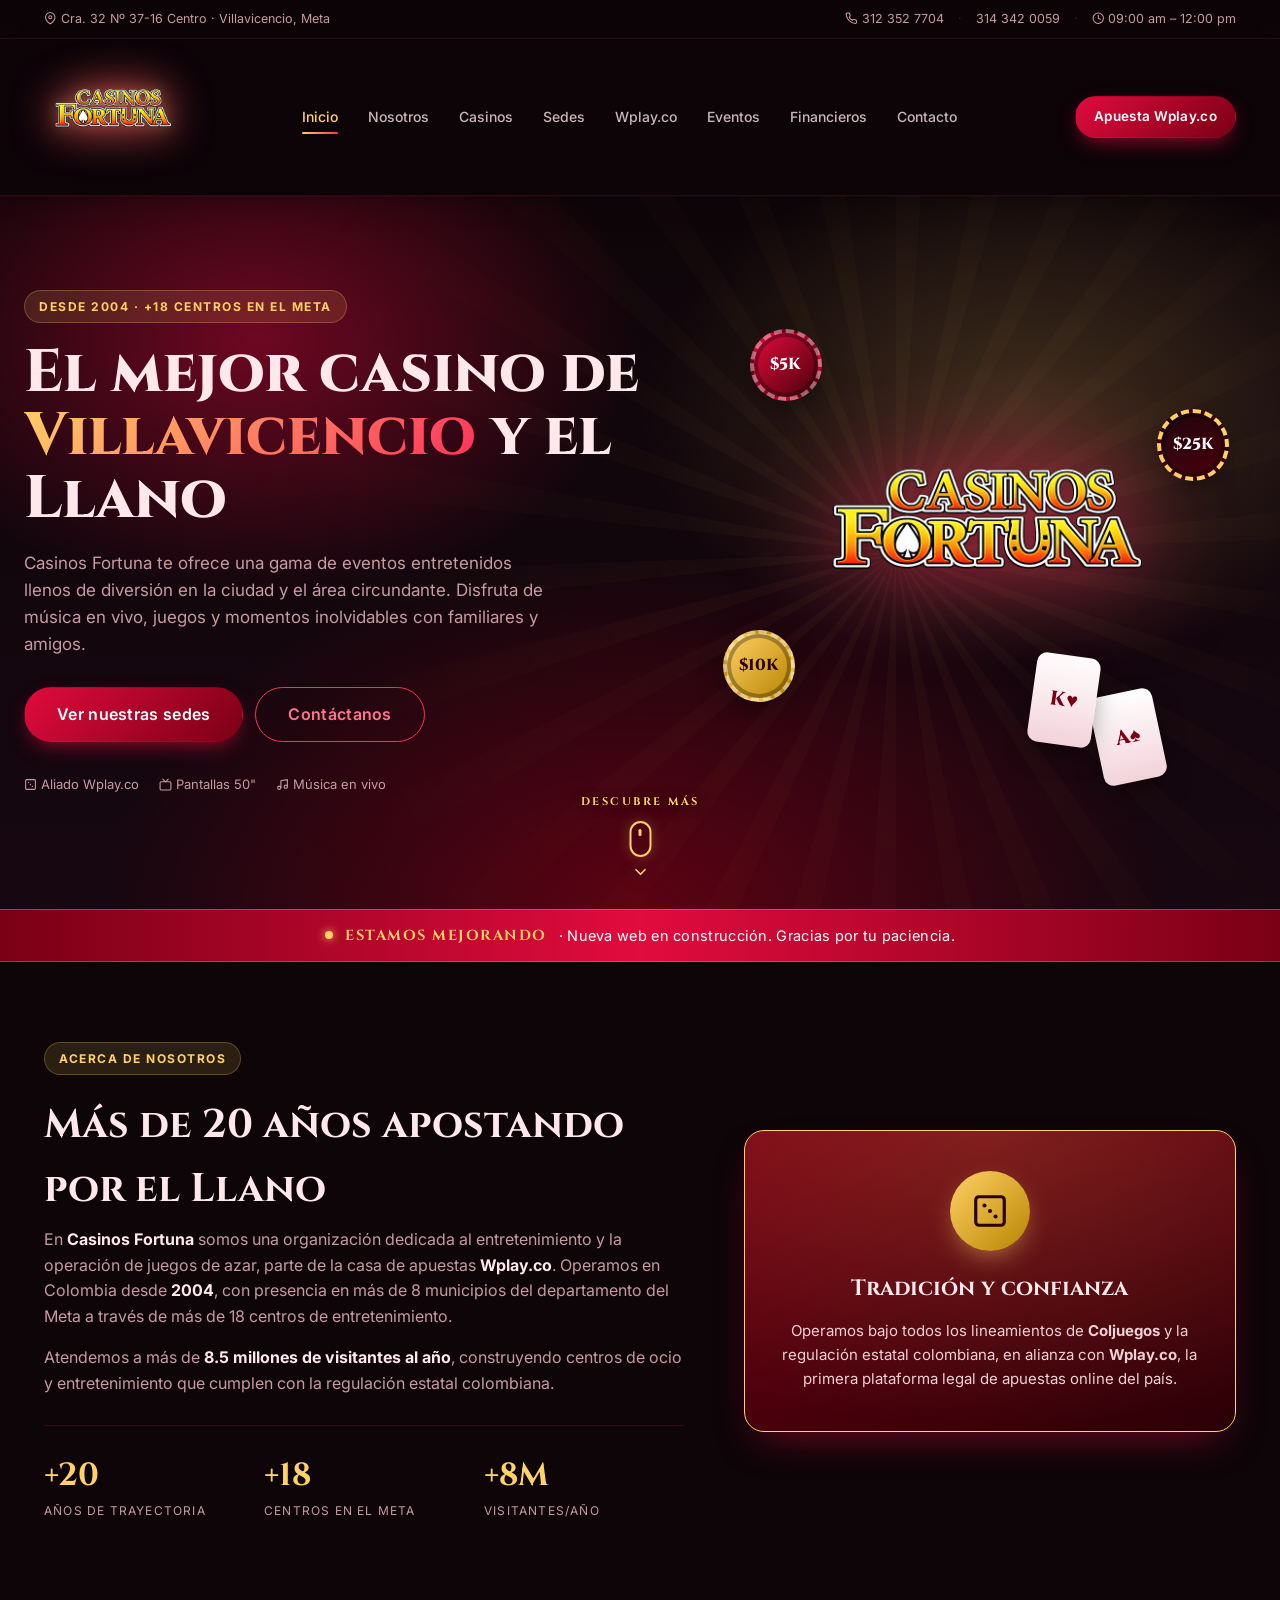
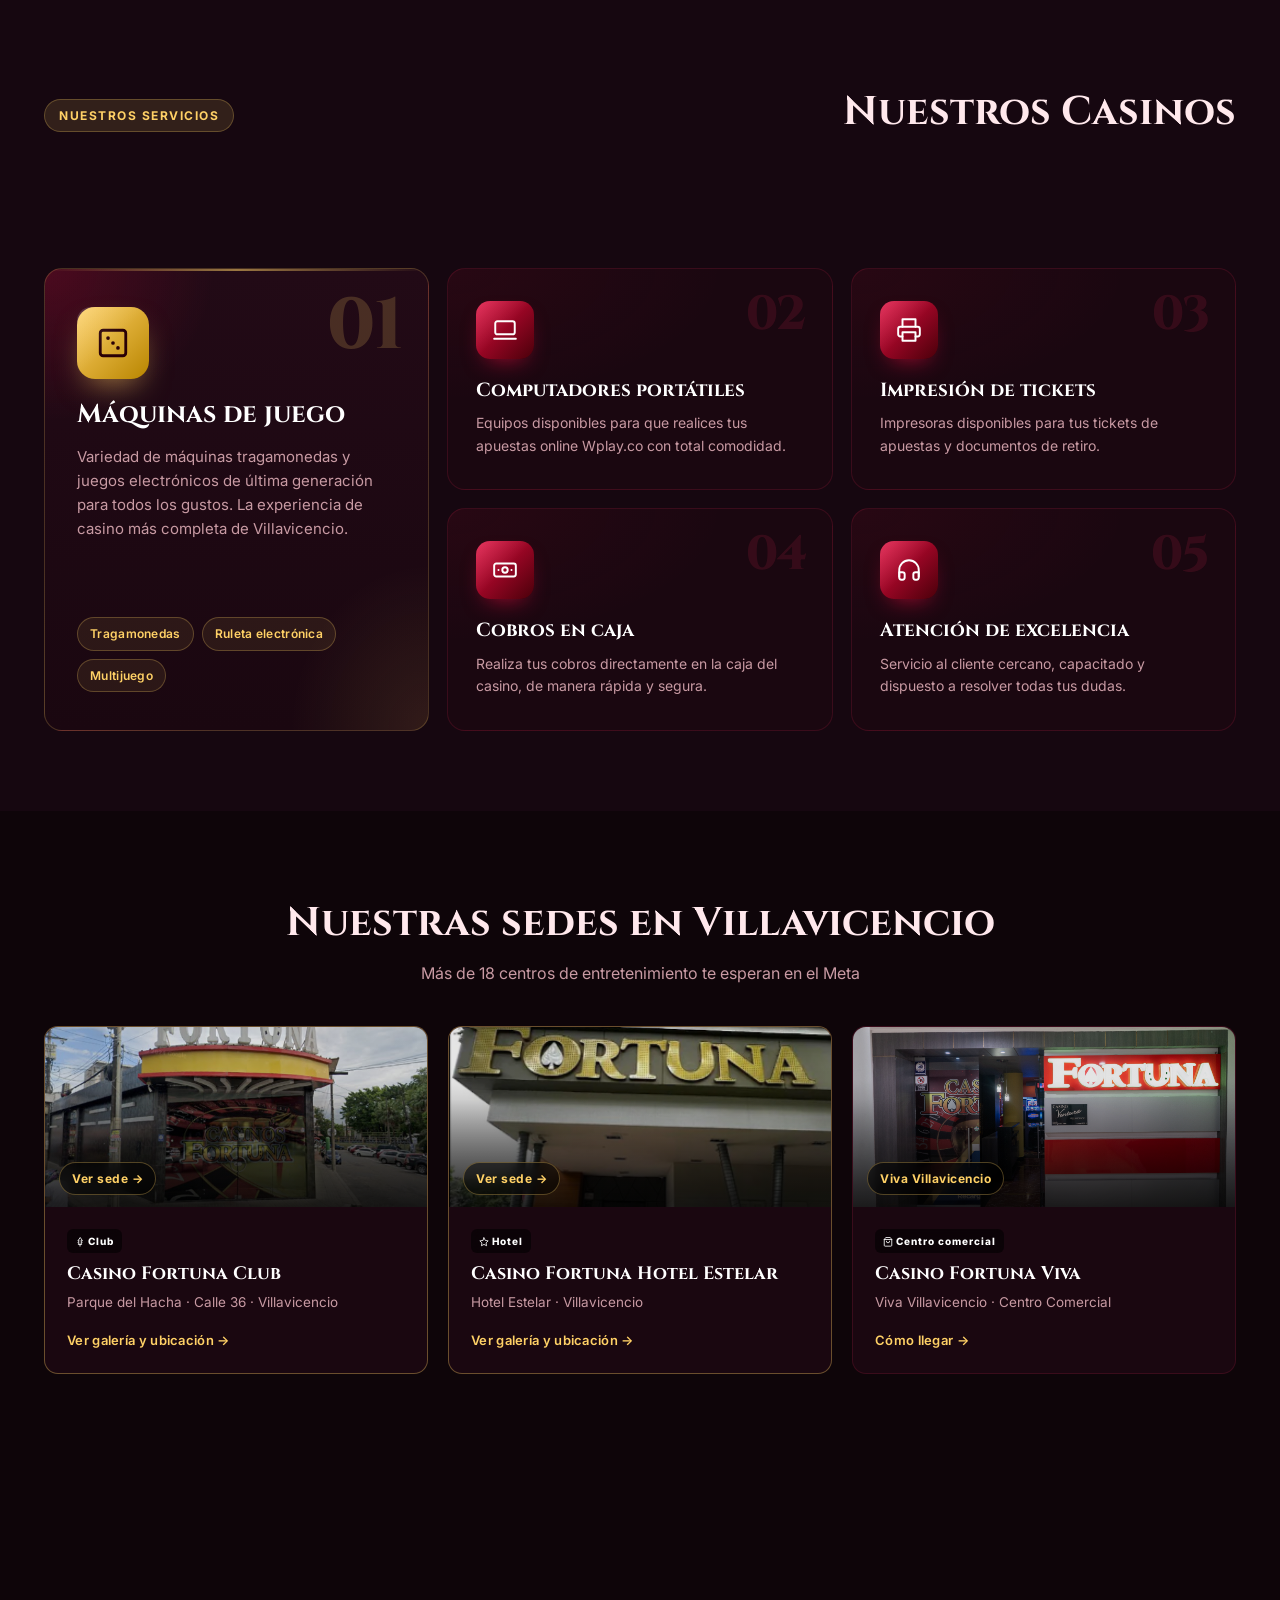
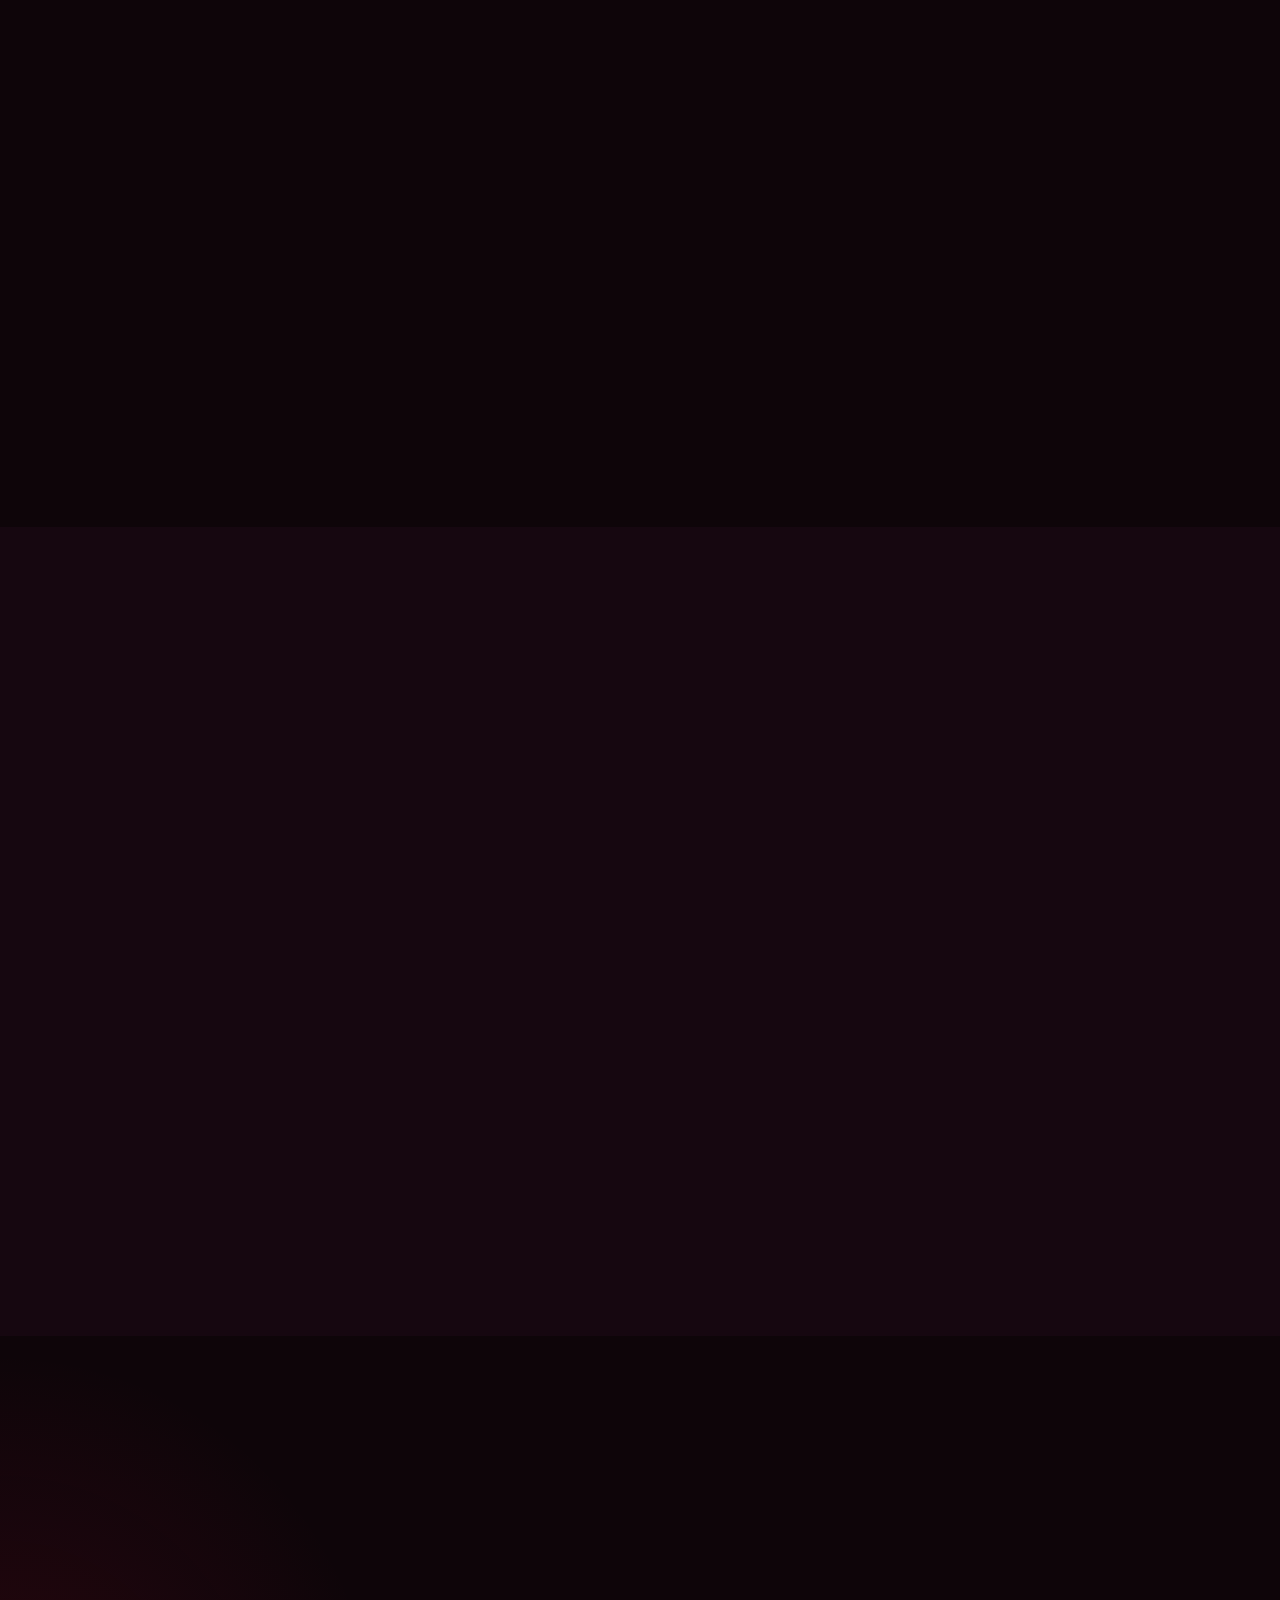
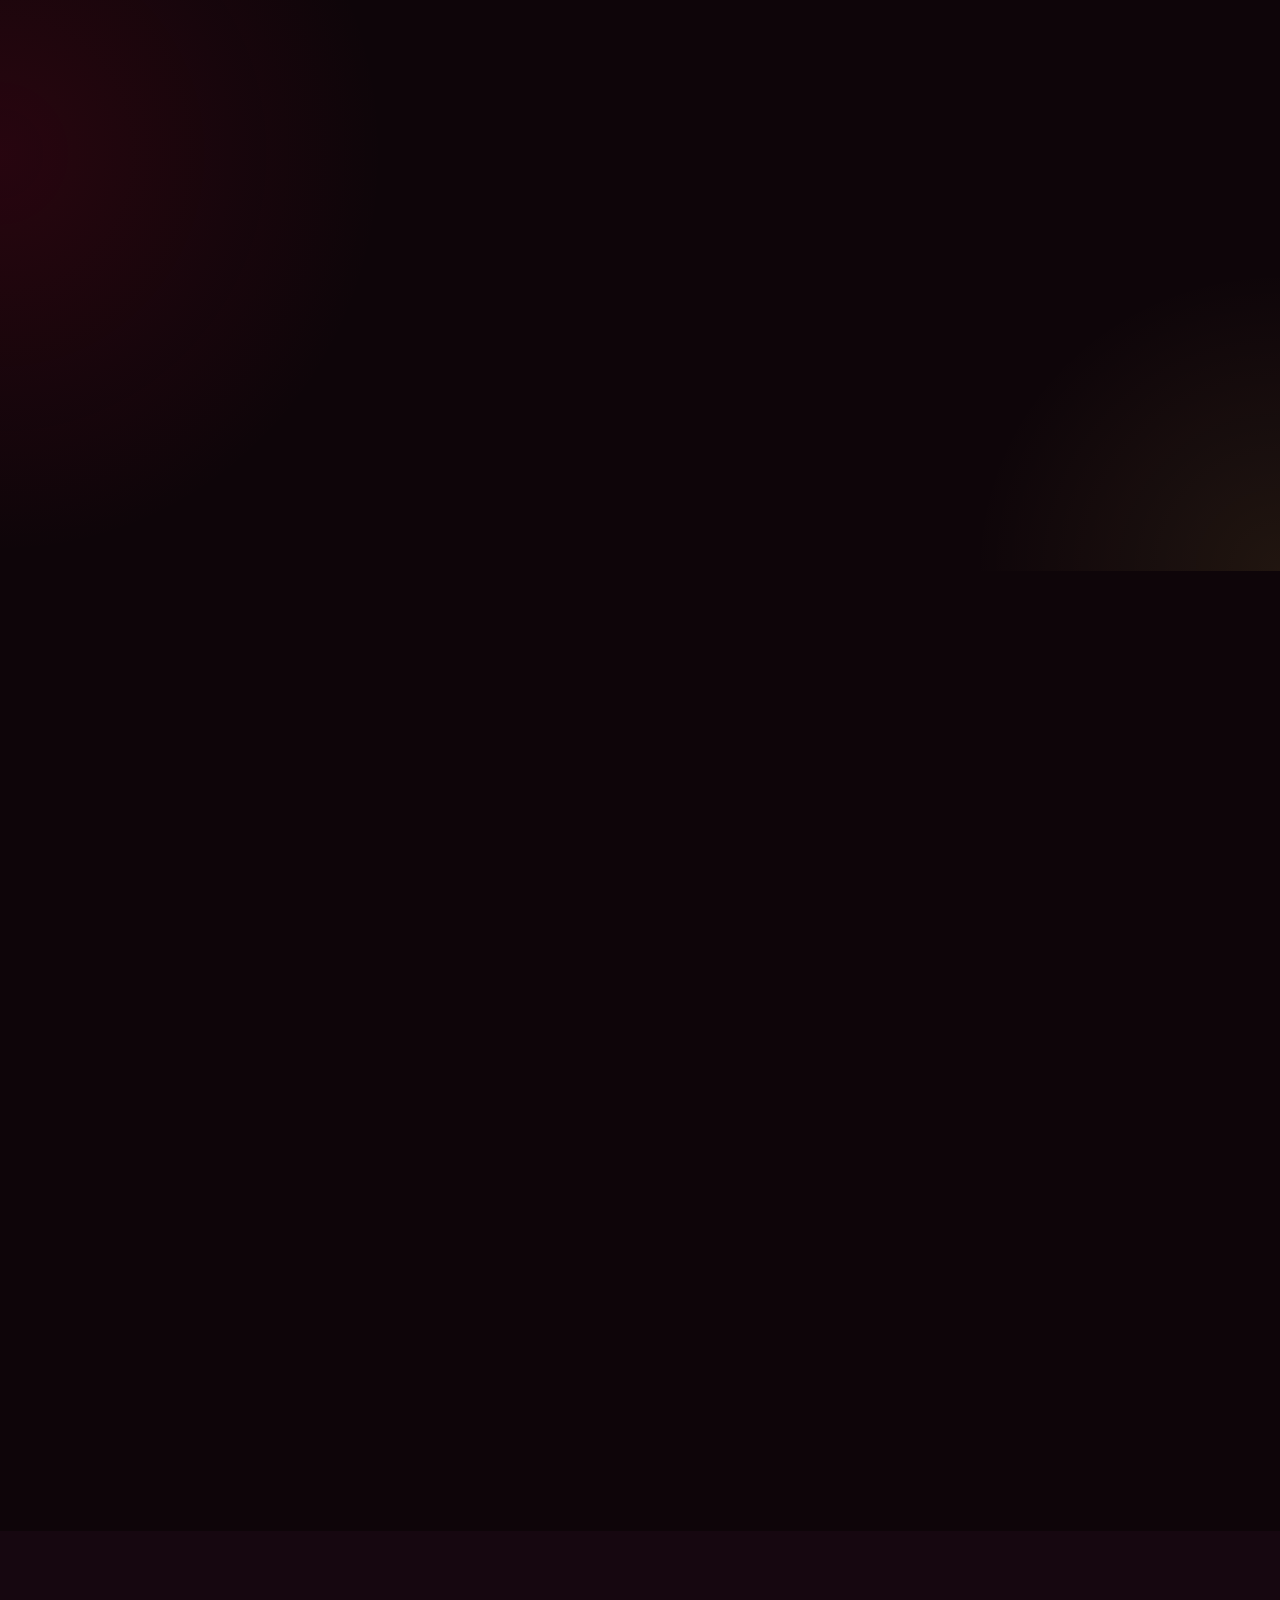
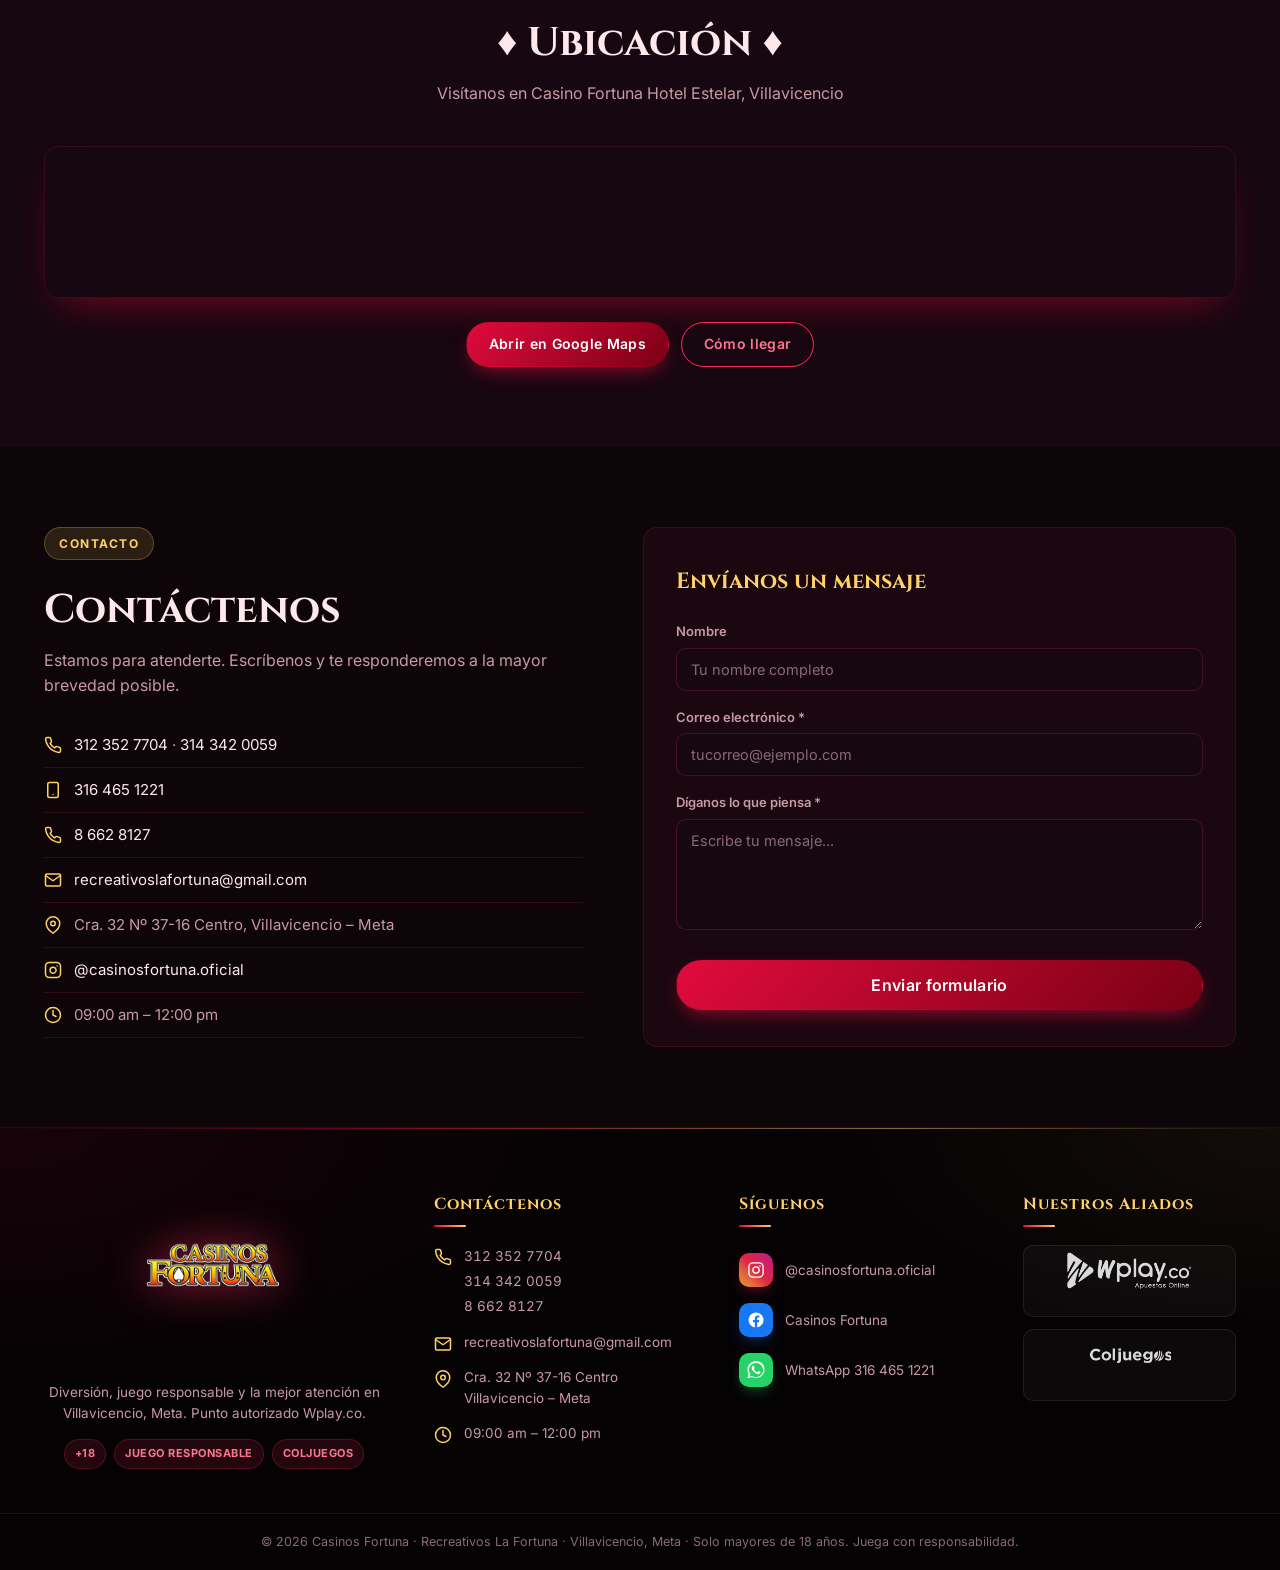
==== commit 0f1baacf: "Redesign: footer, navbar UX, scroll FX, sedes reorder, Lo ultimo UI/UX: - Hero: scroll hint animado " ====
--- a/index.html
+++ b/index.html
@@ -68,8 +68,9 @@
       <a href="#inicio" class="active">Inicio</a>
       <a href="#nosotros">Nosotros</a>
       <a href="#casinos">Casinos</a>
+      <a href="#sedes">Sedes</a>
+      <a href="#wplay">Wplay.co</a>
       <a href="#eventos">Eventos</a>
-      <a href="#wplay">Wplay.co</a>
       <a href="#financieros">Financieros</a>
       <a href="#contacto">Contacto</a>
     </nav>
@@ -108,6 +109,15 @@
       <div class="card-deco card-b">K♥</div>
     </div>
   </div>
+  <a href="#nosotros" class="scroll-hint" aria-label="Desplazarse hacia abajo">
+    <span class="scroll-hint-text">Descubre más</span>
+    <span class="scroll-hint-mouse">
+      <span class="scroll-hint-dot"></span>
+    </span>
+    <svg class="scroll-hint-arrow" viewBox="0 0 24 24" fill="none" stroke="currentColor" stroke-width="2.2" stroke-linecap="round" stroke-linejoin="round" aria-hidden="true">
+      <polyline points="6 9 12 15 18 9"/>
+    </svg>
+  </a>
 </section>
 
 <!-- Banner notice -->
@@ -128,9 +138,9 @@
       <p class="lead">En <strong>Casinos Fortuna</strong> somos una organización dedicada al entretenimiento y la operación de juegos de azar, parte de la casa de apuestas <strong>Wplay.co</strong>. Operamos en Colombia desde <strong>2004</strong>, con presencia en más de 8 municipios del departamento del Meta a través de más de 18 centros de entretenimiento.</p>
       <p class="lead">Atendemos a más de <strong>8.5 millones de visitantes al año</strong>, construyendo centros de ocio y entretenimiento que cumplen con la regulación estatal colombiana.</p>
       <div class="about-stats">
-        <div><strong>+20</strong><span>Años de trayectoria</span></div>
-        <div><strong>+18</strong><span>Centros en el Meta</span></div>
-        <div><strong>+8M</strong><span>Visitantes/año</span></div>
+        <div><strong data-count="20" data-prefix="+">+20</strong><span>Años de trayectoria</span></div>
+        <div><strong data-count="18" data-prefix="+">+18</strong><span>Centros en el Meta</span></div>
+        <div><strong data-count="8" data-prefix="+" data-suffix="M">+8M</strong><span>Visitantes/año</span></div>
       </div>
     </div>
     <div class="about-card">
@@ -144,39 +154,95 @@
 <!-- Nuestros Casinos -->
 <section id="casinos" class="section section-dark">
   <div class="container">
-    <h2 class="section-title">Nuestros Casinos</h2>
-    <p class="section-sub">Salas especializadas con todo lo que necesitas para jugar y apostar cómodamente</p>
-
-    <div class="feature-grid">
+    <div class="section-head center-head">
+      <span class="hero-eyebrow">Nuestros servicios</span>
+      <h2 class="section-title">Nuestros Casinos</h2>
+      <p class="section-sub">Salas especializadas con todo lo que necesitas para jugar y apostar cómodamente</p>
+    </div>
+
+    <div class="feature-bento">
+      <article class="feature-card feature-featured">
+        <span class="feature-num">01</span>
+        <div class="feature-icon feature-icon-lg"><svg class="ico"><use href="#i-dice"/></svg></div>
+        <h3>Máquinas de juego</h3>
+        <p>Variedad de máquinas tragamonedas y juegos electrónicos de última generación para todos los gustos. La experiencia de casino más completa de Villavicencio.</p>
+        <div class="feature-tags">
+          <span>Tragamonedas</span>
+          <span>Ruleta electrónica</span>
+          <span>Multijuego</span>
+        </div>
+      </article>
+
       <article class="feature-card">
+        <span class="feature-num">02</span>
         <div class="feature-icon"><svg class="ico"><use href="#i-laptop"/></svg></div>
         <h3>Computadores portátiles</h3>
         <p>Equipos disponibles para que realices tus apuestas online Wplay.co con total comodidad.</p>
       </article>
+
       <article class="feature-card">
-        <div class="feature-icon"><svg class="ico"><use href="#i-tv"/></svg></div>
-        <h3>Pantallas de 50"</h3>
-        <p>Transmitimos los mejores partidos de la fecha en pantallas grandes para que no te pierdas detalle.</p>
-      </article>
-      <article class="feature-card">
+        <span class="feature-num">03</span>
         <div class="feature-icon"><svg class="ico"><use href="#i-printer"/></svg></div>
         <h3>Impresión de tickets</h3>
         <p>Impresoras disponibles para tus tickets de apuestas y documentos de retiro.</p>
       </article>
+
       <article class="feature-card">
+        <span class="feature-num">04</span>
         <div class="feature-icon"><svg class="ico"><use href="#i-cash"/></svg></div>
         <h3>Cobros en caja</h3>
         <p>Realiza tus cobros directamente en la caja del casino, de manera rápida y segura.</p>
       </article>
+
       <article class="feature-card">
+        <span class="feature-num">05</span>
         <div class="feature-icon"><svg class="ico"><use href="#i-headphones"/></svg></div>
         <h3>Atención de excelencia</h3>
         <p>Servicio al cliente cercano, capacitado y dispuesto a resolver todas tus dudas.</p>
       </article>
-      <article class="feature-card">
-        <div class="feature-icon"><svg class="ico"><use href="#i-dice"/></svg></div>
-        <h3>Máquinas de juego</h3>
-        <p>Variedad de máquinas tragamonedas y juegos electrónicos para todos los gustos.</p>
+    </div>
+  </div>
+</section>
+
+<!-- Nuestras Sedes -->
+<section id="sedes" class="section">
+  <div class="container">
+    <h2 class="section-title">Nuestras sedes en Villavicencio</h2>
+    <p class="section-sub">Más de 18 centros de entretenimiento te esperan en el Meta</p>
+
+    <div class="sede-grid">
+      <article class="sede-card sede-featured">
+        <a href="parque-acha.html" class="sede-art sede-art-img" style="background-image:url('statics/parque-acha/uno.png');">
+          <span class="sede-overlay-tag">Ver sede →</span>
+        </a>
+        <div class="sede-body">
+          <span class="tile-tag"><svg class="ico"><use href="#i-tree"/></svg> Club</span>
+          <h3>Casino Fortuna Club</h3>
+          <p>Parque del Hacha · Calle 36 · Villavicencio</p>
+          <a href="parque-acha.html" class="sede-link">Ver galería y ubicación →</a>
+        </div>
+      </article>
+      <article class="sede-card sede-featured">
+        <a href="hotel-estelar.html" class="sede-art sede-art-img" style="background-image:url('statics/hotel-estelar/uno.png');">
+          <span class="sede-overlay-tag">Ver sede →</span>
+        </a>
+        <div class="sede-body">
+          <span class="tile-tag"><svg class="ico"><use href="#i-star"/></svg> Hotel</span>
+          <h3>Casino Fortuna Hotel Estelar</h3>
+          <p>Hotel Estelar · Villavicencio</p>
+          <a href="hotel-estelar.html" class="sede-link">Ver galería y ubicación →</a>
+        </div>
+      </article>
+      <article class="sede-card">
+        <div class="sede-art sede-art-img" style="background-image:url('statics/viva/uno.jpg');">
+          <span class="sede-overlay-tag">Viva Villavicencio</span>
+        </div>
+        <div class="sede-body">
+          <span class="tile-tag"><svg class="ico"><use href="#i-bag"/></svg> Centro comercial</span>
+          <h3>Casino Fortuna Viva</h3>
+          <p>Viva Villavicencio · Centro Comercial</p>
+          <a href="#contacto" class="sede-link">Cómo llegar →</a>
+        </div>
       </article>
     </div>
   </div>
@@ -213,41 +279,52 @@
   </div>
 </section>
 
-<!-- Eventos -->
+<!-- Lo último -->
 <section id="eventos" class="section section-dark">
   <div class="container">
-    <h2 class="section-title">Eventos</h2>
-    <p class="section-sub">Vive momentos únicos: música, deporte y diversión bajo un mismo techo</p>
-
-    <div class="event-grid">
-      <article class="event-card">
-        <div class="event-art" style="background:linear-gradient(135deg,#e10b3d,#3a0008);">
-          <span class="event-icon"><svg class="ico"><use href="#i-mic"/></svg></span>
-        </div>
-        <div class="event-body">
-          <span class="tile-tag">Música en vivo</span>
-          <h3>Noches llaneras</h3>
-          <p>Disfruta de presentaciones en vivo de artistas locales y regionales todos los fines de semana.</p>
-        </div>
-      </article>
-      <article class="event-card">
-        <div class="event-art" style="background:linear-gradient(135deg,#ffb300,#a02000);">
-          <span class="event-icon"><svg class="ico"><use href="#i-trophy"/></svg></span>
-        </div>
-        <div class="event-body">
-          <span class="tile-tag">Deportes</span>
-          <h3>Transmisiones en vivo</h3>
-          <p>Los mejores partidos de la fecha en pantallas gigantes, con la mejor compañía y buena comida.</p>
-        </div>
-      </article>
-      <article class="event-card">
-        <div class="event-art" style="background:linear-gradient(135deg,#c1002a,#260b13);">
-          <span class="event-icon"><svg class="ico"><use href="#i-gift"/></svg></span>
-        </div>
-        <div class="event-body">
-          <span class="tile-tag">Especiales</span>
-          <h3>Sorteos y promociones</h3>
-          <p>Premios, regalos y actividades especiales para nuestros clientes frecuentes a lo largo del año.</p>
+    <div class="news-head">
+      <div>
+        <span class="hero-eyebrow">Lo último</span>
+        <h2 class="section-title left">Noticias y novedades</h2>
+        <p class="section-sub left">Mantente al día con lo último de Casinos Fortuna</p>
+      </div>
+      <a href="https://www.instagram.com/casinosfortuna.oficial" target="_blank" rel="noopener" class="btn btn-outline">
+        <svg class="ico"><use href="#i-instagram"/></svg> Ver más en Instagram
+      </a>
+    </div>
+
+    <div class="news-grid">
+      <article class="news-card">
+        <a href="statics/lo-ultimo/uno.jpeg" target="_blank" class="news-art">
+          <img src="statics/lo-ultimo/uno.jpeg" alt="Casinos Fortuna — Noticia 1" loading="lazy" />
+          <span class="news-badge">Nuevo</span>
+        </a>
+        <div class="news-body">
+          <span class="news-meta"><svg class="ico"><use href="#i-clock"/></svg> Reciente</span>
+          <h3>Novedades en Casinos Fortuna</h3>
+          <p>Sigue de cerca todo lo que está pasando en nuestras sedes de Villavicencio.</p>
+        </div>
+      </article>
+      <article class="news-card">
+        <a href="statics/lo-ultimo/dos.jpeg" target="_blank" class="news-art">
+          <img src="statics/lo-ultimo/dos.jpeg" alt="Casinos Fortuna — Noticia 2" loading="lazy" />
+          <span class="news-badge">Destacado</span>
+        </a>
+        <div class="news-body">
+          <span class="news-meta"><svg class="ico"><use href="#i-clock"/></svg> Reciente</span>
+          <h3>Eventos y promociones</h3>
+          <p>Nuevas actividades especiales para nuestros clientes en el Hotel Estelar y el Parque del Hacha.</p>
+        </div>
+      </article>
+      <article class="news-card">
+        <a href="statics/lo-ultimo/tres.jpeg" target="_blank" class="news-art">
+          <img src="statics/lo-ultimo/tres.jpeg" alt="Casinos Fortuna — Noticia 3" loading="lazy" />
+          <span class="news-badge">Wplay.co</span>
+        </a>
+        <div class="news-body">
+          <span class="news-meta"><svg class="ico"><use href="#i-clock"/></svg> Reciente</span>
+          <h3>Apuestas y entretenimiento</h3>
+          <p>Lo mejor de Wplay.co directamente en nuestras salas autorizadas.</p>
         </div>
       </article>
     </div>
@@ -316,50 +393,6 @@
   </div>
 </section>
 
-<!-- Nuestras Sedes -->
-<section id="sedes" class="section">
-  <div class="container">
-    <h2 class="section-title">Nuestras sedes en Villavicencio</h2>
-    <p class="section-sub">Más de 18 centros de entretenimiento te esperan en el Meta</p>
-
-    <div class="sede-grid">
-      <article class="sede-card sede-featured">
-        <a href="parque-acha.html" class="sede-art sede-art-img" style="background-image:url('statics/parque-acha/uno.png');">
-          <span class="sede-overlay-tag">Ver sede →</span>
-        </a>
-        <div class="sede-body">
-          <span class="tile-tag"><svg class="ico"><use href="#i-tree"/></svg> Club</span>
-          <h3>Casino Fortuna Club</h3>
-          <p>Parque del Hacha · Calle 36 · Villavicencio</p>
-          <a href="parque-acha.html" class="sede-link">Ver galería y ubicación →</a>
-        </div>
-      </article>
-      <article class="sede-card sede-featured">
-        <a href="hotel-estelar.html" class="sede-art sede-art-img" style="background-image:url('statics/hotel-estelar/uno.png');">
-          <span class="sede-overlay-tag">Ver sede →</span>
-        </a>
-        <div class="sede-body">
-          <span class="tile-tag"><svg class="ico"><use href="#i-star"/></svg> Hotel</span>
-          <h3>Casino Fortuna Hotel Estelar</h3>
-          <p>Hotel Estelar · Villavicencio</p>
-          <a href="hotel-estelar.html" class="sede-link">Ver galería y ubicación →</a>
-        </div>
-      </article>
-      <article class="sede-card">
-        <div class="sede-art sede-art-img" style="background-image:url('statics/viva/uno.jpg');">
-          <span class="sede-overlay-tag">Viva Villavicencio</span>
-        </div>
-        <div class="sede-body">
-          <span class="tile-tag"><svg class="ico"><use href="#i-bag"/></svg> Centro comercial</span>
-          <h3>Casino Fortuna Viva</h3>
-          <p>Viva Villavicencio · Centro Comercial</p>
-          <a href="#contacto" class="sede-link">Cómo llegar →</a>
-        </div>
-      </article>
-    </div>
-  </div>
-</section>
-
 <!-- Estados Financieros -->
 <section id="financieros" class="section">
   <div class="container fin-grid">
@@ -389,15 +422,20 @@
 <section class="section section-dark">
   <div class="container">
     <h2 class="section-title">♦ Ubicación ♦</h2>
-    <p class="section-sub">Visítanos en el centro de Villavicencio, Meta</p>
-
-    <div class="map-wrap">
+    <p class="section-sub">Visítanos en Casino Fortuna Hotel Estelar, Villavicencio</p>
+
+    <div class="map-wrap map-clean">
       <iframe
-        src="https://www.google.com/maps?q=Cra.%2032%20%2337-16%20Centro%20Villavicencio%20Meta&output=embed"
+        src="https://www.google.com/maps/embed?pb=!1m18!1m12!1m3!1d15917.799133622466!2d-73.65749591284182!3d4.131558500000002!2m3!1f0!2f0!3f0!3m2!1i1024!2i768!4f13.1!3m3!1m2!1s0x8e3e2fcc4a41e0f7%3A0xa4dc76ae0901f702!2sCasino%20Fortuna%20HOTEL%20ESTELAR!5e0!3m2!1ses-419!2sco!4v1779247205208!5m2!1ses-419!2sco"
         width="100%" height="420" style="border:0;"
         allowfullscreen="" loading="lazy" referrerpolicy="no-referrer-when-downgrade"
-        title="Ubicación Casinos Fortuna">
+        title="Ubicación Casino Fortuna Hotel Estelar">
       </iframe>
+    </div>
+
+    <div class="map-actions">
+      <a href="https://www.google.com/maps/place/Casino+Fortuna+HOTEL+ESTELAR" target="_blank" rel="noopener" class="btn btn-primary">Abrir en Google Maps</a>
+      <a href="https://www.google.com/maps/dir/?api=1&destination=Casino+Fortuna+HOTEL+ESTELAR+Villavicencio" target="_blank" rel="noopener" class="btn btn-outline">Cómo llegar</a>
     </div>
   </div>
 </section>
@@ -441,10 +479,9 @@
 <!-- Footer -->
 <footer class="footer">
   <div class="container footer-grid">
-    <div>
+    <div class="footer-brand">
       <a href="#" class="brand brand-footer">
         <img src="statics/logocasino.png" alt="Casinos Fortuna" />
-        <span>Casinos<strong>Fortuna</strong></span>
       </a>
       <p class="muted">Diversión, juego responsable y la mejor atención en Villavicencio, Meta. Punto autorizado Wplay.co.</p>
       <div class="badges">
@@ -455,13 +492,28 @@
     </div>
     <div>
       <h4>Contáctenos</h4>
-      <a href="tel:3123527704">312 352 7704</a>
-      <a href="tel:3143420059">314 342 0059</a>
-      <a href="tel:86628127">8 662 8127</a>
-      <a href="mailto:recreativoslafortuna@gmail.com">recreativoslafortuna@gmail.com</a>
-      <a href="#">Cra. 32 Nº 37-16 Centro</a>
-      <a href="#">Villavicencio – Meta</a>
-      <a href="#">09:00 am – 12:00 pm</a>
+      <ul class="footer-contact">
+        <li>
+          <svg class="ico"><use href="#i-phone"/></svg>
+          <div>
+            <a href="tel:3123527704">312 352 7704</a>
+            <a href="tel:3143420059">314 342 0059</a>
+            <a href="tel:86628127">8 662 8127</a>
+          </div>
+        </li>
+        <li>
+          <svg class="ico"><use href="#i-mail"/></svg>
+          <a href="mailto:recreativoslafortuna@gmail.com">recreativoslafortuna@gmail.com</a>
+        </li>
+        <li>
+          <svg class="ico"><use href="#i-map-pin"/></svg>
+          <span>Cra. 32 Nº 37-16 Centro<br>Villavicencio – Meta</span>
+        </li>
+        <li>
+          <svg class="ico"><use href="#i-clock"/></svg>
+          <span>09:00 am – 12:00 pm</span>
+        </li>
+      </ul>
     </div>
     <div>
       <h4>Síguenos</h4>
--- a/styles.css
+++ b/styles.css
@@ -36,13 +36,98 @@
   background: var(--bg);
   color: var(--text);
   line-height: 1.6;
-  overflow-x: hidden;
   -webkit-font-smoothing: antialiased;
 }
 
 img { max-width: 100%; display: block; }
 a { color: inherit; text-decoration: none; }
 button { font-family: inherit; cursor: pointer; border: none; background: none; color: inherit; }
+
+/* ---------- Scroll effects ---------- */
+.scroll-progress {
+  position: fixed;
+  top: 0; left: 0;
+  height: 3px;
+  width: 0%;
+  background: linear-gradient(90deg, var(--red-500), var(--gold), var(--red-400));
+  z-index: 100;
+  transition: width .1s linear;
+  box-shadow: 0 0 14px rgba(255, 209, 102, .55);
+  pointer-events: none;
+}
+
+/* Reveal on scroll */
+.reveal {
+  opacity: 0;
+  transform: translateY(40px);
+  transition: opacity .8s ease, transform .8s cubic-bezier(.2,.7,.2,1);
+  will-change: opacity, transform;
+}
+.reveal.in-view { opacity: 1; transform: translateY(0); }
+
+.reveal-left {
+  opacity: 0;
+  transform: translateX(-50px);
+  transition: opacity .8s ease, transform .9s cubic-bezier(.2,.7,.2,1);
+}
+.reveal-left.in-view { opacity: 1; transform: translateX(0); }
+
+.reveal-right {
+  opacity: 0;
+  transform: translateX(50px);
+  transition: opacity .8s ease, transform .9s cubic-bezier(.2,.7,.2,1);
+}
+.reveal-right.in-view { opacity: 1; transform: translateX(0); }
+
+.reveal-scale {
+  opacity: 0;
+  transform: scale(.92);
+  transition: opacity .8s ease, transform .8s cubic-bezier(.2,.7,.2,1);
+}
+.reveal-scale.in-view { opacity: 1; transform: scale(1); }
+
+/* Stagger children */
+.reveal-stagger > * {
+  opacity: 0;
+  transform: translateY(30px);
+  transition: opacity .7s ease, transform .7s cubic-bezier(.2,.7,.2,1);
+}
+.reveal-stagger.in-view > * { opacity: 1; transform: translateY(0); }
+.reveal-stagger.in-view > *:nth-child(1) { transition-delay: 0s; }
+.reveal-stagger.in-view > *:nth-child(2) { transition-delay: .08s; }
+.reveal-stagger.in-view > *:nth-child(3) { transition-delay: .16s; }
+.reveal-stagger.in-view > *:nth-child(4) { transition-delay: .24s; }
+.reveal-stagger.in-view > *:nth-child(5) { transition-delay: .32s; }
+.reveal-stagger.in-view > *:nth-child(6) { transition-delay: .4s; }
+.reveal-stagger.in-view > *:nth-child(7) { transition-delay: .48s; }
+
+/* Navbar shrink on scroll */
+.navbar { transition: background .3s, backdrop-filter .3s, box-shadow .3s; }
+.navbar.scrolled {
+  background: rgba(8, 3, 5, .95);
+  box-shadow: 0 4px 24px -8px rgba(0, 0, 0, .8);
+}
+.navbar.scrolled .nav-inner {
+  padding: 6px 24px;
+  min-height: 92px;
+  transition: padding .3s, min-height .3s;
+}
+.navbar.scrolled .brand img {
+  width: 100px; height: 100px;
+  transition: width .3s, height .3s;
+}
+.nav-inner, .brand img { transition: padding .3s, min-height .3s, width .3s, height .3s; }
+
+/* Respect motion preferences */
+@media (prefers-reduced-motion: reduce) {
+  .reveal, .reveal-left, .reveal-right, .reveal-scale, .reveal-stagger > * {
+    opacity: 1 !important;
+    transform: none !important;
+    transition: none !important;
+  }
+  .scroll-progress { display: none; }
+  .hero-bg, .sede-hero-bg { animation: none !important; }
+}
 
 /* ---------- Icons ---------- */
 .ico {
@@ -468,41 +553,175 @@
 .about-card h3 { font-family: 'Cinzel', serif; font-size: 22px; margin-bottom: 12px; }
 .about-card p { color: rgba(255, 232, 236, .9); font-size: 15px; }
 
-/* ---------- Feature grid (Nuestros Casinos) ---------- */
-.feature-grid {
+/* ---------- Feature bento (Nuestros Casinos) ---------- */
+.center-head { text-align: center; margin-bottom: 56px; }
+.center-head .hero-eyebrow { display: inline-block; }
+
+.feature-bento {
   display: grid;
-  grid-template-columns: repeat(auto-fit, minmax(240px, 1fr));
+  grid-template-columns: repeat(3, 1fr);
+  grid-auto-rows: minmax(220px, auto);
   gap: 18px;
 }
 .feature-card {
-  background: var(--surface);
+  position: relative;
+  background:
+    radial-gradient(120% 100% at 0% 0%, rgba(225, 11, 61, .07), transparent 60%),
+    var(--surface);
   border: 1px solid var(--line);
-  border-radius: var(--radius);
-  padding: 32px 26px;
-  transition: transform .25s, border-color .25s, box-shadow .3s;
+  border-radius: 18px;
+  padding: 32px 28px;
+  overflow: hidden;
+  transition: transform .35s cubic-bezier(.2,.7,.2,1), border-color .3s, box-shadow .35s;
+  isolation: isolate;
+}
+.feature-card::before {
+  content: "";
+  position: absolute;
+  top: 0; left: 0; right: 0;
+  height: 2px;
+  background: linear-gradient(90deg, transparent, var(--red-500) 30%, var(--gold) 70%, transparent);
+  opacity: 0;
+  transition: opacity .35s;
+}
+.feature-card::after {
+  content: "";
+  position: absolute;
+  inset: -1px;
+  border-radius: 18px;
+  background: linear-gradient(135deg, rgba(255,46,91,.0), rgba(255,209,102,.0));
+  opacity: 0;
+  transition: opacity .35s;
+  z-index: -1;
+  pointer-events: none;
 }
 .feature-card:hover {
-  transform: translateY(-6px);
-  border-color: var(--red-400);
-  box-shadow: var(--shadow);
+  transform: translateY(-8px);
+  border-color: rgba(255, 46, 91, .55);
+  box-shadow:
+    0 24px 50px -25px rgba(225, 11, 61, .55),
+    0 0 0 1px rgba(255, 209, 102, .08) inset;
+}
+.feature-card:hover::before { opacity: 1; }
+.feature-card:hover .feature-icon {
+  transform: translateY(-3px) rotate(-4deg);
+  box-shadow: 0 16px 30px -10px rgba(225, 11, 61, .85);
+}
+.feature-card:hover .feature-num { color: var(--gold); opacity: .25; }
+
+.feature-num {
+  position: absolute;
+  top: 22px;
+  right: 26px;
+  font-family: 'Cinzel', serif;
+  font-size: 48px;
+  font-weight: 800;
+  color: var(--red-400);
+  opacity: .12;
+  letter-spacing: -1px;
+  line-height: 1;
+  transition: color .35s, opacity .35s;
+  pointer-events: none;
 }
 .feature-icon {
-  width: 60px; height: 60px;
+  width: 58px; height: 58px;
   border-radius: 14px;
   background: linear-gradient(135deg, var(--red-500), var(--red-800));
   display: flex; align-items: center; justify-content: center;
   color: #fff;
-  margin-bottom: 18px;
-  box-shadow: 0 8px 20px -8px rgba(225, 11, 61, .6);
-}
-.feature-icon .ico { width: 28px; height: 28px; stroke-width: 1.8; }
+  margin-bottom: 20px;
+  box-shadow: 0 10px 22px -10px rgba(225, 11, 61, .7);
+  position: relative;
+  transition: transform .4s cubic-bezier(.2,.7,.2,1), box-shadow .35s;
+}
+.feature-icon::after {
+  content: "";
+  position: absolute;
+  inset: 0;
+  border-radius: 14px;
+  background: linear-gradient(135deg, rgba(255,255,255,.18), transparent 50%);
+  pointer-events: none;
+}
+.feature-icon .ico { width: 26px; height: 26px; stroke-width: 1.8; }
+
 .feature-card h3 {
   font-family: 'Cinzel', serif;
   font-size: 19px;
-  margin-bottom: 8px;
+  margin-bottom: 10px;
   color: var(--white);
-}
-.feature-card p { color: var(--muted); font-size: 14px; }
+  line-height: 1.25;
+  position: relative;
+}
+.feature-card p {
+  color: var(--muted);
+  font-size: 14px;
+  line-height: 1.6;
+  position: relative;
+}
+
+/* Featured (large) card */
+.feature-featured {
+  grid-column: span 1;
+  grid-row: span 2;
+  background:
+    radial-gradient(80% 60% at 0% 0%, rgba(225, 11, 61, .22), transparent 55%),
+    radial-gradient(60% 60% at 100% 100%, rgba(255, 209, 102, .1), transparent 60%),
+    linear-gradient(180deg, var(--surface-2), var(--surface));
+  border-color: rgba(255, 209, 102, .2);
+  padding: 38px 32px;
+  display: flex;
+  flex-direction: column;
+  justify-content: flex-end;
+}
+.feature-featured::before {
+  background: linear-gradient(90deg, transparent, var(--gold) 50%, transparent);
+  opacity: .55;
+}
+.feature-featured .feature-num {
+  color: var(--gold);
+  opacity: .18;
+  font-size: 72px;
+}
+.feature-featured h3 { font-size: 26px; margin-bottom: 14px; }
+.feature-featured p { font-size: 15px; max-width: 95%; margin-bottom: 22px; }
+.feature-icon-lg {
+  width: 72px; height: 72px;
+  border-radius: 18px;
+  background: linear-gradient(135deg, var(--gold), var(--gold-3));
+  color: var(--red-900);
+  box-shadow: 0 14px 30px -10px rgba(255, 209, 102, .55);
+}
+.feature-icon-lg .ico { width: 34px; height: 34px; stroke-width: 2; }
+.feature-featured:hover .feature-icon-lg {
+  transform: translateY(-3px) rotate(6deg);
+  box-shadow: 0 20px 36px -10px rgba(255, 209, 102, .8);
+}
+.feature-tags {
+  display: flex;
+  flex-wrap: wrap;
+  gap: 8px;
+  margin-top: auto;
+}
+.feature-tags span {
+  background: rgba(255, 209, 102, .08);
+  border: 1px solid rgba(255, 209, 102, .25);
+  color: var(--gold);
+  font-size: 12px;
+  font-weight: 600;
+  padding: 6px 12px;
+  border-radius: 999px;
+  letter-spacing: .3px;
+}
+
+@media (max-width: 900px) {
+  .feature-bento { grid-template-columns: repeat(2, 1fr); }
+  .feature-featured { grid-column: span 2; grid-row: span 1; }
+  .feature-featured h3 { font-size: 22px; }
+}
+@media (max-width: 560px) {
+  .feature-bento { grid-template-columns: 1fr; }
+  .feature-featured { grid-column: auto; }
+}
 
 /* ---------- Wplay ---------- */
 .wplay-grid {
@@ -775,6 +994,105 @@
 }
 .sede-art-img:hover .sede-overlay-tag { transform: translateX(4px); }
 
+/* ---------- News (Lo último) ---------- */
+.news-head {
+  display: flex;
+  justify-content: space-between;
+  align-items: flex-end;
+  flex-wrap: wrap;
+  gap: 20px;
+  margin-bottom: 36px;
+}
+.news-head .btn .ico { width: 16px; height: 16px; margin-right: 4px; }
+.news-grid {
+  display: grid;
+  grid-template-columns: repeat(auto-fit, minmax(280px, 1fr));
+  gap: 22px;
+}
+.news-card {
+  background: var(--surface);
+  border: 1px solid var(--line);
+  border-radius: var(--radius);
+  overflow: hidden;
+  transition: transform .25s, border-color .25s, box-shadow .3s;
+  display: flex;
+  flex-direction: column;
+}
+.news-card:hover {
+  transform: translateY(-6px);
+  border-color: var(--red-400);
+  box-shadow: var(--shadow);
+}
+.news-art {
+  position: relative;
+  display: block;
+  aspect-ratio: 4 / 3;
+  overflow: hidden;
+  background: #000;
+}
+.news-art img {
+  width: 100%;
+  height: 100%;
+  object-fit: cover;
+  transition: transform .5s ease, filter .3s;
+}
+.news-card:hover .news-art img {
+  transform: scale(1.06);
+  filter: brightness(.85);
+}
+.news-art::after {
+  content: "";
+  position: absolute;
+  inset: 0;
+  background: linear-gradient(180deg, transparent 60%, rgba(0,0,0,.35));
+  pointer-events: none;
+}
+.news-badge {
+  position: absolute;
+  top: 14px;
+  left: 14px;
+  background: linear-gradient(135deg, var(--red-500), var(--red-700));
+  color: #fff;
+  font-size: 11px;
+  font-weight: 800;
+  letter-spacing: 1.2px;
+  text-transform: uppercase;
+  padding: 6px 12px;
+  border-radius: 999px;
+  z-index: 1;
+  box-shadow: 0 6px 16px -6px rgba(225, 11, 61, .8);
+}
+.news-body {
+  padding: 22px 24px 26px;
+  flex: 1;
+  display: flex;
+  flex-direction: column;
+}
+.news-meta {
+  display: inline-flex;
+  align-items: center;
+  gap: 6px;
+  font-size: 12px;
+  color: var(--gold);
+  text-transform: uppercase;
+  letter-spacing: 1.2px;
+  font-weight: 600;
+  margin-bottom: 10px;
+}
+.news-meta .ico { width: 14px; height: 14px; }
+.news-card h3 {
+  font-family: 'Cinzel', serif;
+  font-size: 20px;
+  margin-bottom: 8px;
+  color: var(--white);
+  line-height: 1.25;
+}
+.news-card p {
+  color: var(--muted);
+  font-size: 14px;
+  line-height: 1.55;
+}
+
 /* ---------- Info cards (¿Sabías que?) ---------- */
 .info-grid {
   display: grid;
@@ -1251,6 +1569,96 @@
 .contact-form textarea::placeholder { color: var(--muted-2); }
 .contact-form .btn { width: 100%; margin-top: 6px; }
 
+/* ---------- Scroll hint (hero) ---------- */
+.scroll-hint {
+  position: absolute;
+  left: 50%;
+  bottom: 28px;
+  transform: translateX(-50%);
+  display: flex;
+  flex-direction: column;
+  align-items: center;
+  gap: 10px;
+  color: var(--gold);
+  text-decoration: none;
+  z-index: 3;
+  animation: scrollHintFadeIn 1.4s ease 1s both;
+  transition: opacity .3s, transform .3s;
+}
+.scroll-hint:hover {
+  opacity: 1;
+  transform: translateX(-50%) translateY(-4px);
+}
+.scroll-hint-text {
+  font-family: 'Cinzel', serif;
+  font-size: 11px;
+  font-weight: 700;
+  letter-spacing: 2.5px;
+  text-transform: uppercase;
+  color: var(--gold);
+  text-shadow: 0 2px 12px rgba(0,0,0,.7);
+}
+.scroll-hint-mouse {
+  width: 22px;
+  height: 36px;
+  border: 2px solid var(--gold);
+  border-radius: 12px;
+  position: relative;
+  display: flex;
+  justify-content: center;
+  padding-top: 6px;
+  box-shadow: 0 0 14px rgba(255, 209, 102, .25);
+}
+.scroll-hint-dot {
+  width: 3px;
+  height: 7px;
+  background: var(--gold);
+  border-radius: 2px;
+  animation: scrollHintDot 1.8s ease-in-out infinite;
+}
+.scroll-hint-arrow {
+  width: 18px;
+  height: 18px;
+  color: var(--gold);
+  filter: drop-shadow(0 2px 8px rgba(0,0,0,.6));
+  animation: scrollHintArrow 1.8s ease-in-out infinite;
+  margin-top: -4px;
+}
+@keyframes scrollHintDot {
+  0%   { transform: translateY(0); opacity: 1; }
+  50%  { transform: translateY(12px); opacity: 0; }
+  100% { transform: translateY(0); opacity: 0; }
+}
+@keyframes scrollHintArrow {
+  0%, 100% { transform: translateY(0); opacity: .6; }
+  50%      { transform: translateY(6px); opacity: 1; }
+}
+@keyframes scrollHintFadeIn {
+  from { opacity: 0; transform: translateX(-50%) translateY(12px); }
+  to   { opacity: 1; transform: translateX(-50%) translateY(0); }
+}
+
+/* Hide scroll hint after user scrolls */
+.scrolled-past .scroll-hint {
+  opacity: 0;
+  pointer-events: none;
+}
+
+/* Hide on landscape phones and very small */
+@media (max-height: 600px) {
+  .scroll-hint { display: none; }
+}
+@media (max-width: 560px) {
+  .scroll-hint { bottom: 18px; gap: 8px; }
+  .scroll-hint-text { font-size: 10px; letter-spacing: 2px; }
+  .scroll-hint-mouse { width: 20px; height: 32px; }
+}
+
+/* Respect reduced motion */
+@media (prefers-reduced-motion: reduce) {
+  .scroll-hint-dot, .scroll-hint-arrow { animation: none; }
+}
+
 /* ---------- Jackpot ---------- */
 .jackpot {
   background:
@@ -1701,24 +2109,68 @@
 
 /* ---------- Footer ---------- */
 .footer {
-  background: #050204;
+  background:
+    radial-gradient(80% 100% at 0% 0%, rgba(225, 11, 61, .08), transparent 60%),
+    radial-gradient(60% 80% at 100% 0%, rgba(255, 209, 102, .05), transparent 60%),
+    #050204;
   border-top: 1px solid var(--line);
-  padding-top: 60px;
+  padding-top: 64px;
+  position: relative;
+}
+.footer::before {
+  content: "";
+  position: absolute;
+  top: 0; left: 0; right: 0;
+  height: 1px;
+  background: linear-gradient(90deg, transparent, var(--red-500) 30%, var(--gold) 70%, transparent);
+  opacity: .5;
 }
 .footer-grid {
   display: grid;
-  grid-template-columns: 2fr 1fr 1fr 1fr;
-  gap: 40px;
-  padding-bottom: 40px;
-}
-.brand-footer { margin-bottom: 14px; }
-.brand-footer img { width: 36px; height: 36px; }
+  grid-template-columns: 1.6fr 1.2fr 1.1fr 1fr;
+  gap: 50px;
+  padding-bottom: 44px;
+}
+.footer-brand {
+  display: flex;
+  flex-direction: column;
+  align-items: center;
+  text-align: center;
+}
+.brand-footer {
+  margin: 0 auto 22px;
+  display: inline-flex;
+  width: max-content;
+}
+.brand-footer img {
+  width: 160px;
+  height: 160px;
+  object-fit: contain;
+  filter: drop-shadow(0 0 22px rgba(255, 46, 91, .55));
+  transition: transform .3s, filter .3s;
+}
+.brand-footer:hover img {
+  transform: scale(1.06);
+  filter: drop-shadow(0 0 32px rgba(255, 46, 91, .85));
+}
+.footer-brand .muted { max-width: 360px; }
+.footer-brand .badges { justify-content: center; }
 .footer h4 {
   font-family: 'Cinzel', serif;
-  font-size: 15px;
-  color: var(--gold);
-  margin-bottom: 14px;
-  letter-spacing: .5px;
+  font-size: 16px;
+  color: var(--gold);
+  margin-bottom: 18px;
+  letter-spacing: 1px;
+  position: relative;
+  padding-bottom: 10px;
+}
+.footer h4::after {
+  content: "";
+  position: absolute;
+  bottom: 0; left: 0;
+  width: 32px; height: 2px;
+  background: linear-gradient(90deg, var(--red-500), var(--gold));
+  border-radius: 2px;
 }
 .footer a {
   display: block;
@@ -1727,7 +2179,47 @@
   padding: 4px 0;
   transition: color .2s;
 }
-.footer a:hover { color: var(--red-300); }
+.footer a:hover { color: var(--gold); }
+
+/* Contact list in footer */
+.footer-contact {
+  list-style: none;
+  display: flex;
+  flex-direction: column;
+  gap: 14px;
+  padding: 0;
+  margin: 0;
+}
+.footer-contact li {
+  display: flex;
+  align-items: flex-start;
+  gap: 12px;
+  color: var(--muted);
+  font-size: 13.5px;
+  line-height: 1.55;
+}
+.footer-contact li .ico {
+  width: 18px;
+  height: 18px;
+  color: var(--gold);
+  flex-shrink: 0;
+  margin-top: 3px;
+}
+.footer-contact li > div {
+  display: flex;
+  flex-direction: column;
+  gap: 2px;
+}
+.footer-contact li > div a {
+  padding: 1px 0;
+  font-variant-numeric: tabular-nums;
+}
+.footer-contact li > span,
+.footer-contact li > a {
+  padding: 0;
+  word-break: break-word;
+}
+.footer-contact li > span br + * { display: block; }
 
 .social-link {
   display: flex !important;
@@ -1767,34 +2259,38 @@
 /* ---------- Ally logos ---------- */
 .ally-logos {
   display: flex;
-  flex-wrap: wrap;
+  flex-direction: column;
   gap: 12px;
-  margin-top: 4px;
+  margin-top: 6px;
 }
 .ally {
-  background: rgba(255, 255, 255, .04);
-  border: 1px solid var(--line-2);
-  border-radius: 12px;
-  padding: 12px 16px;
+  background: rgba(255, 255, 255, .03);
+  border: 1px solid rgba(255, 255, 255, .08);
+  border-radius: 10px;
+  padding: 14px 12px;
   display: flex;
   align-items: center;
   justify-content: center;
-  min-width: 110px;
-  height: 60px;
+  min-height: 72px;
+  position: relative;
+  overflow: hidden;
   transition: border-color .25s, background .25s, transform .25s;
 }
 .ally:hover {
-  border-color: var(--gold);
-  background: rgba(255, 209, 102, .06);
+  border-color: rgba(255, 209, 102, .55);
+  background: rgba(255, 255, 255, .05);
   transform: translateY(-2px);
 }
 .ally img {
-  max-width: 100%;
-  max-height: 36px;
+  display: block;
+  margin: 0 auto;
+  width: auto;
+  max-width: 85%;
+  max-height: 42px;
   object-fit: contain;
   filter: brightness(0) invert(1);
   opacity: .85;
-  transition: opacity .2s;
+  transition: opacity .25s;
 }
 .ally:hover img { opacity: 1; }
 .muted { color: var(--muted); font-size: 13.5px; }
@@ -1876,3 +2372,289 @@
   .about-stats { grid-template-columns: 1fr 1fr; }
   .contact-form { padding: 26px 22px; }
 }
+
+/* ---------- Responsive — final pass ---------- */
+
+/* Universal safety: prevent horizontal overflow (clip preserves position:sticky) */
+html { overflow-x: clip; }
+body { overflow-x: clip; max-width: 100%; }
+* { min-width: 0; }
+img, video, iframe { max-width: 100%; height: auto; }
+.map-wrap iframe { height: auto; }
+
+/* Tablet horizontal — 1024px */
+@media (max-width: 1024px) {
+  .container { padding: 0 20px; }
+  .section { padding: 70px 0; }
+  .section-narrow { padding: 44px 0; }
+  .brand img { width: 110px; height: 110px; }
+  .nav-inner { min-height: 110px; }
+  .navbar.scrolled .brand img { width: 84px; height: 84px; }
+  .navbar.scrolled .nav-inner { min-height: 80px; }
+  .hero { padding: 70px 24px 80px; }
+  .feature-bento { grid-template-columns: repeat(2, 1fr); }
+  .feature-featured { grid-column: span 2; grid-row: span 1; }
+  .feature-featured h3 { font-size: 22px; }
+  .sede-grid { grid-template-columns: repeat(auto-fit, minmax(260px, 1fr)); }
+  .news-grid { grid-template-columns: repeat(auto-fit, minmax(260px, 1fr)); }
+  .info-grid { grid-template-columns: repeat(auto-fit, minmax(240px, 1fr)); }
+}
+
+/* Tablet — 800px */
+@media (max-width: 800px) {
+  .container { padding: 0 18px; }
+  .section { padding: 60px 0; }
+  .section-narrow { padding: 36px 0; }
+  .center-head { margin-bottom: 36px; }
+
+  /* Navbar / brand */
+  .brand img { width: 80px; height: 80px; }
+  .nav-inner { min-height: 88px; padding: 8px 18px; }
+  .navbar.scrolled .brand img { width: 64px; height: 64px; }
+  .navbar.scrolled .nav-inner { min-height: 70px; }
+
+  /* Hero */
+  .hero { padding: 50px 18px 70px; }
+  .hero-content { gap: 32px; }
+  .hero h1 { font-size: clamp(28px, 8vw, 44px); }
+  .hero p { font-size: 16px; }
+  .hero-cta { gap: 10px; }
+  .hero-cta .btn-lg { padding: 12px 22px; font-size: 14.5px; }
+  .hero-trust { gap: 14px; font-size: 12.5px; }
+  .hero-visual { aspect-ratio: 1.1; max-width: 320px; }
+  .chip { width: 56px; height: 56px; font-size: 13px; border-width: 3px; }
+  .card-deco { width: 50px; height: 70px; font-size: 16px; }
+
+  /* About */
+  .about-grid { gap: 32px; }
+  .about-stats { grid-template-columns: repeat(3, 1fr); gap: 14px; }
+  .about-stats strong { font-size: 26px; }
+  .about-card { padding: 32px 24px; }
+
+  /* Feature bento */
+  .feature-bento { gap: 14px; }
+  .feature-card { padding: 26px 22px; border-radius: 14px; }
+  .feature-featured { padding: 30px 26px; }
+  .feature-featured h3 { font-size: 21px; }
+  .feature-featured p { font-size: 14px; }
+  .feature-num { font-size: 40px; top: 18px; right: 20px; }
+  .feature-featured .feature-num { font-size: 58px; }
+  .feature-icon { width: 52px; height: 52px; margin-bottom: 16px; }
+  .feature-icon .ico { width: 24px; height: 24px; }
+  .feature-icon-lg { width: 64px; height: 64px; }
+
+  /* Wplay */
+  .wplay-card { padding: 32px 24px; }
+  .wplay-logo-img { width: 180px; }
+  .wplay-points strong { font-size: 14px; }
+  .wplay-points span { font-size: 10px; }
+
+  /* Sedes */
+  .sede-grid { grid-template-columns: 1fr 1fr; gap: 14px; }
+  .sede-art, .sede-art-img { height: 160px; }
+  .sede-body { padding: 18px 18px 22px; }
+  .sede-body h3 { font-size: 17px; }
+
+  /* News */
+  .news-grid { grid-template-columns: 1fr 1fr; gap: 16px; }
+  .news-head { gap: 16px; }
+  .news-head .btn { font-size: 12.5px; padding: 8px 14px; }
+  .news-body { padding: 18px 20px 22px; }
+  .news-card h3 { font-size: 18px; }
+
+  /* Info / Financieros */
+  .info-grid { grid-template-columns: 1fr; }
+  .fin-file { padding: 14px 16px; }
+  .fin-file strong { font-size: 15px; }
+
+  /* Video */
+  .video-wrap { max-width: 320px; }
+
+  /* Contact */
+  .contact-list li { font-size: 14px; }
+  .contact-form { padding: 28px 22px; }
+  .contact-form h3 { font-size: 20px; }
+
+  /* Map */
+  .map-wrap iframe { height: 360px; }
+  .map-actions { gap: 10px; }
+
+  /* Section titles */
+  .section-title { font-size: clamp(24px, 5.5vw, 32px); }
+  .section-sub { font-size: 14.5px; margin-bottom: 32px; }
+  .section-sub.left { margin-bottom: 0; }
+
+  /* VIP card */
+  .vip-card { padding: 32px 24px; }
+
+  /* Sede hero (subpages) */
+  .sede-hero { padding: 60px 18px 60px; min-height: 360px; }
+  .sede-hero h1 { font-size: clamp(28px, 7vw, 42px); }
+  .sede-hero p { font-size: 15px; }
+  .sede-hero-content { max-width: none; }
+
+  /* Buttons — tap target */
+  .btn { min-height: 40px; }
+  .btn-lg { min-height: 46px; }
+
+  /* Footer */
+  .footer { padding-top: 50px; }
+  .footer-grid { grid-template-columns: 1fr 1fr; gap: 36px; }
+  .footer-brand { grid-column: span 2; }
+  .footer h4 { font-size: 15px; }
+  .brand-footer img { width: 84px; height: 84px; }
+}
+
+/* Mobile — 560px */
+@media (max-width: 560px) {
+  .container { padding: 0 16px; }
+  .section { padding: 50px 0; }
+  .section-narrow { padding: 32px 0; }
+
+  /* Topbar — show only essentials, stack */
+  .topbar { padding: 6px 0; }
+  .topbar-inner { padding: 6px 16px; gap: 4px; }
+  .topbar-left { display: none; }
+  .topbar-right { width: 100%; justify-content: center; flex-wrap: wrap; }
+
+  /* Navbar */
+  .brand img { width: 60px; height: 60px; }
+  .nav-inner { min-height: 70px; padding: 6px 16px; gap: 10px; }
+  .navbar.scrolled .brand img { width: 52px; height: 52px; }
+  .navbar.scrolled .nav-inner { min-height: 60px; }
+  .nav-actions .btn { padding: 7px 12px; font-size: 12px; }
+  .hamburger { width: 36px; height: 36px; }
+
+  /* Hero */
+  .hero { padding: 40px 16px 60px; }
+  .hero h1 { font-size: clamp(26px, 9vw, 36px); margin-bottom: 14px; }
+  .hero p { font-size: 14.5px; margin-bottom: 22px; }
+  .hero-eyebrow { font-size: 11px; padding: 5px 12px; margin-bottom: 14px; }
+  .hero-cta { flex-direction: column; align-items: stretch; gap: 10px; width: 100%; }
+  .hero-cta .btn { width: 100%; }
+  .hero-trust { justify-content: center; gap: 12px 16px; }
+  .hero-visual { max-width: 260px; aspect-ratio: 1; }
+  .chip { width: 48px; height: 48px; font-size: 12px; border-width: 3px; }
+  .card-deco { width: 44px; height: 62px; font-size: 14px; }
+
+  /* Sections */
+  .section-head { flex-direction: column; align-items: flex-start; gap: 16px; }
+  .center-head { margin-bottom: 28px; }
+  .section-title { font-size: clamp(22px, 6vw, 28px); }
+  .section-sub { font-size: 13.5px; margin-bottom: 28px; }
+
+  /* About */
+  .about-grid { gap: 28px; }
+  .about-stats { grid-template-columns: repeat(3, 1fr); gap: 8px; margin-top: 22px; padding-top: 20px; }
+  .about-stats > div { align-items: flex-start; }
+  .about-stats strong { font-size: 22px; }
+  .about-stats span { font-size: 10.5px; letter-spacing: .6px; }
+  .about-coin { width: 64px; height: 64px; }
+  .about-coin .ico { width: 30px; height: 30px; }
+  .about-card { padding: 28px 22px; }
+  .about-card h3 { font-size: 19px; }
+
+  /* Feature bento — single column */
+  .feature-bento { grid-template-columns: 1fr; gap: 12px; }
+  .feature-card { padding: 24px 20px; }
+  .feature-featured { grid-column: auto; padding: 28px 22px; }
+  .feature-featured h3 { font-size: 20px; }
+  .feature-tags span { font-size: 11px; padding: 5px 10px; }
+  .feature-num { font-size: 36px; }
+  .feature-featured .feature-num { font-size: 50px; }
+
+  /* Wplay */
+  .wplay-card { padding: 28px 20px; max-width: 320px; }
+  .wplay-logo-img { width: 160px; }
+  .wplay-points { gap: 6px; }
+  .wplay-points > div { padding: 10px 4px; }
+  .wplay-points strong { font-size: 13px; }
+  .wplay-points span { font-size: 9.5px; letter-spacing: .5px; }
+  .wplay-coljuegos { width: 90px; margin-top: 18px; }
+
+  /* Sedes — single column */
+  .sede-grid { grid-template-columns: 1fr; gap: 16px; }
+  .sede-art, .sede-art-img { height: 200px; }
+
+  /* News — single column */
+  .news-grid { grid-template-columns: 1fr; gap: 16px; }
+  .news-head .btn { width: 100%; justify-content: center; }
+  .news-art { aspect-ratio: 16 / 10; }
+
+  /* Info / Financieros */
+  .info-card { padding: 22px 20px; }
+  .info-card h3 { font-size: 18px; }
+  .fin-file { gap: 12px; padding: 14px; }
+  .fin-icon { width: 44px; height: 44px; }
+  .fin-icon .ico { width: 22px; height: 22px; }
+  .fin-file strong { font-size: 14px; }
+  .fin-file span { font-size: 12px; }
+
+  /* Video */
+  .video-wrap { max-width: 260px; border-radius: 16px; }
+  .video-sound { width: 38px; height: 38px; bottom: 10px; right: 10px; }
+  .video-sound svg { width: 18px; height: 18px; }
+
+  /* Map */
+  .map-wrap iframe { height: 320px; }
+  .map-actions { flex-direction: column; gap: 10px; }
+  .map-actions .btn { width: 100%; }
+
+  /* Contact */
+  .contact-form { padding: 24px 20px; }
+  .contact-form h3 { font-size: 19px; margin-bottom: 18px; }
+  .contact-form input, .contact-form textarea { font-size: 16px; padding: 11px 13px; } /* 16px prevents iOS zoom on focus */
+  .contact-list li { font-size: 14px; gap: 10px; padding: 8px 0; }
+
+  /* Notice */
+  .notice { padding: 12px 16px; }
+  .notice-inner { font-size: 13px; gap: 8px; }
+
+  /* Footer */
+  .footer { padding-top: 40px; }
+  .footer-grid { grid-template-columns: 1fr; gap: 32px; padding-bottom: 32px; }
+  .footer-brand { grid-column: auto; }
+  .brand-footer img { width: 72px; height: 72px; }
+  .footer-bottom { font-size: 11.5px; padding: 16px; }
+  .footer-contact li { font-size: 13px; }
+  .badges { gap: 6px; }
+  .badge { font-size: 10px; padding: 4px 8px; }
+  .ally-logos { grid-template-columns: 1fr 1fr; }
+
+  /* Sede hero (subpages) */
+  .sede-hero { padding: 44px 16px 50px; min-height: 320px; }
+  .sede-hero h1 { font-size: clamp(24px, 7vw, 34px); }
+  .sede-hero p { font-size: 14.5px; }
+  .back-link { font-size: 12.5px; }
+
+  /* Lightbox */
+  .lightbox { padding: 48px 12px 130px; }
+  .lightbox-counter { font-size: 12px; top: 18px; }
+  .lightbox-thumbs { bottom: 14px; padding: 6px; gap: 6px; }
+  .lightbox-thumbs button { width: 48px; height: 34px; }
+  .lightbox-close { top: 14px; right: 14px; width: 36px; height: 36px; font-size: 22px; }
+
+  /* Gallery */
+  .gallery-bento { gap: 10px; }
+}
+
+/* Very small — 380px */
+@media (max-width: 380px) {
+  .container { padding: 0 14px; }
+  .hero h1 { font-size: clamp(22px, 9vw, 30px); }
+  .brand img { width: 52px; height: 52px; }
+  .nav-inner { min-height: 64px; }
+  .about-stats { grid-template-columns: 1fr 1fr; }
+  .about-stats > div:last-child { grid-column: span 2; align-items: center; }
+  .hero-visual { max-width: 220px; }
+  .chip { width: 42px; height: 42px; font-size: 11px; }
+  .card-deco { width: 38px; height: 54px; font-size: 12px; }
+}
+
+/* Landscape phones — hide deco chips, optimize space */
+@media (max-width: 900px) and (orientation: landscape) and (max-height: 500px) {
+  .hero { padding: 30px 18px 40px; min-height: auto; }
+  .hero-visual { display: none; }
+  .hero-content { grid-template-columns: 1fr; max-width: 600px; }
+  .sede-hero { padding: 40px 18px 40px; min-height: auto; }
+}
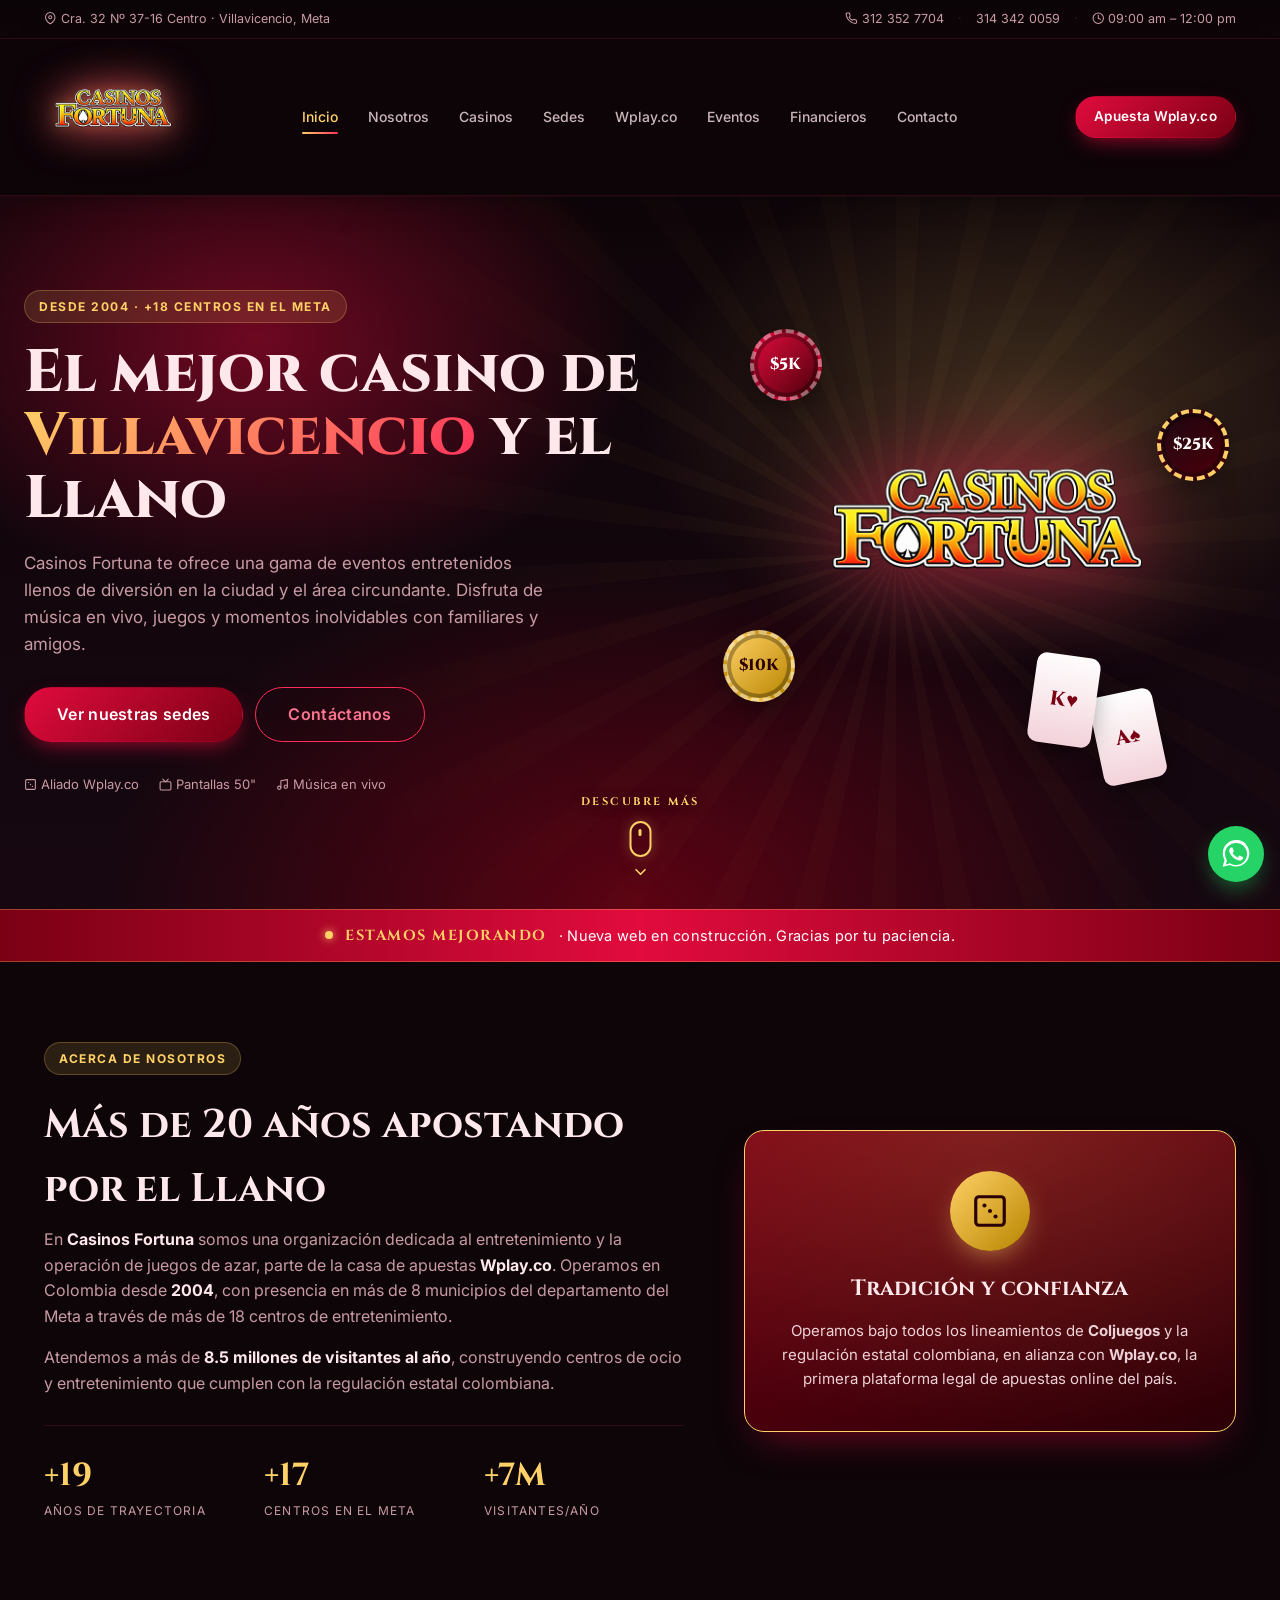
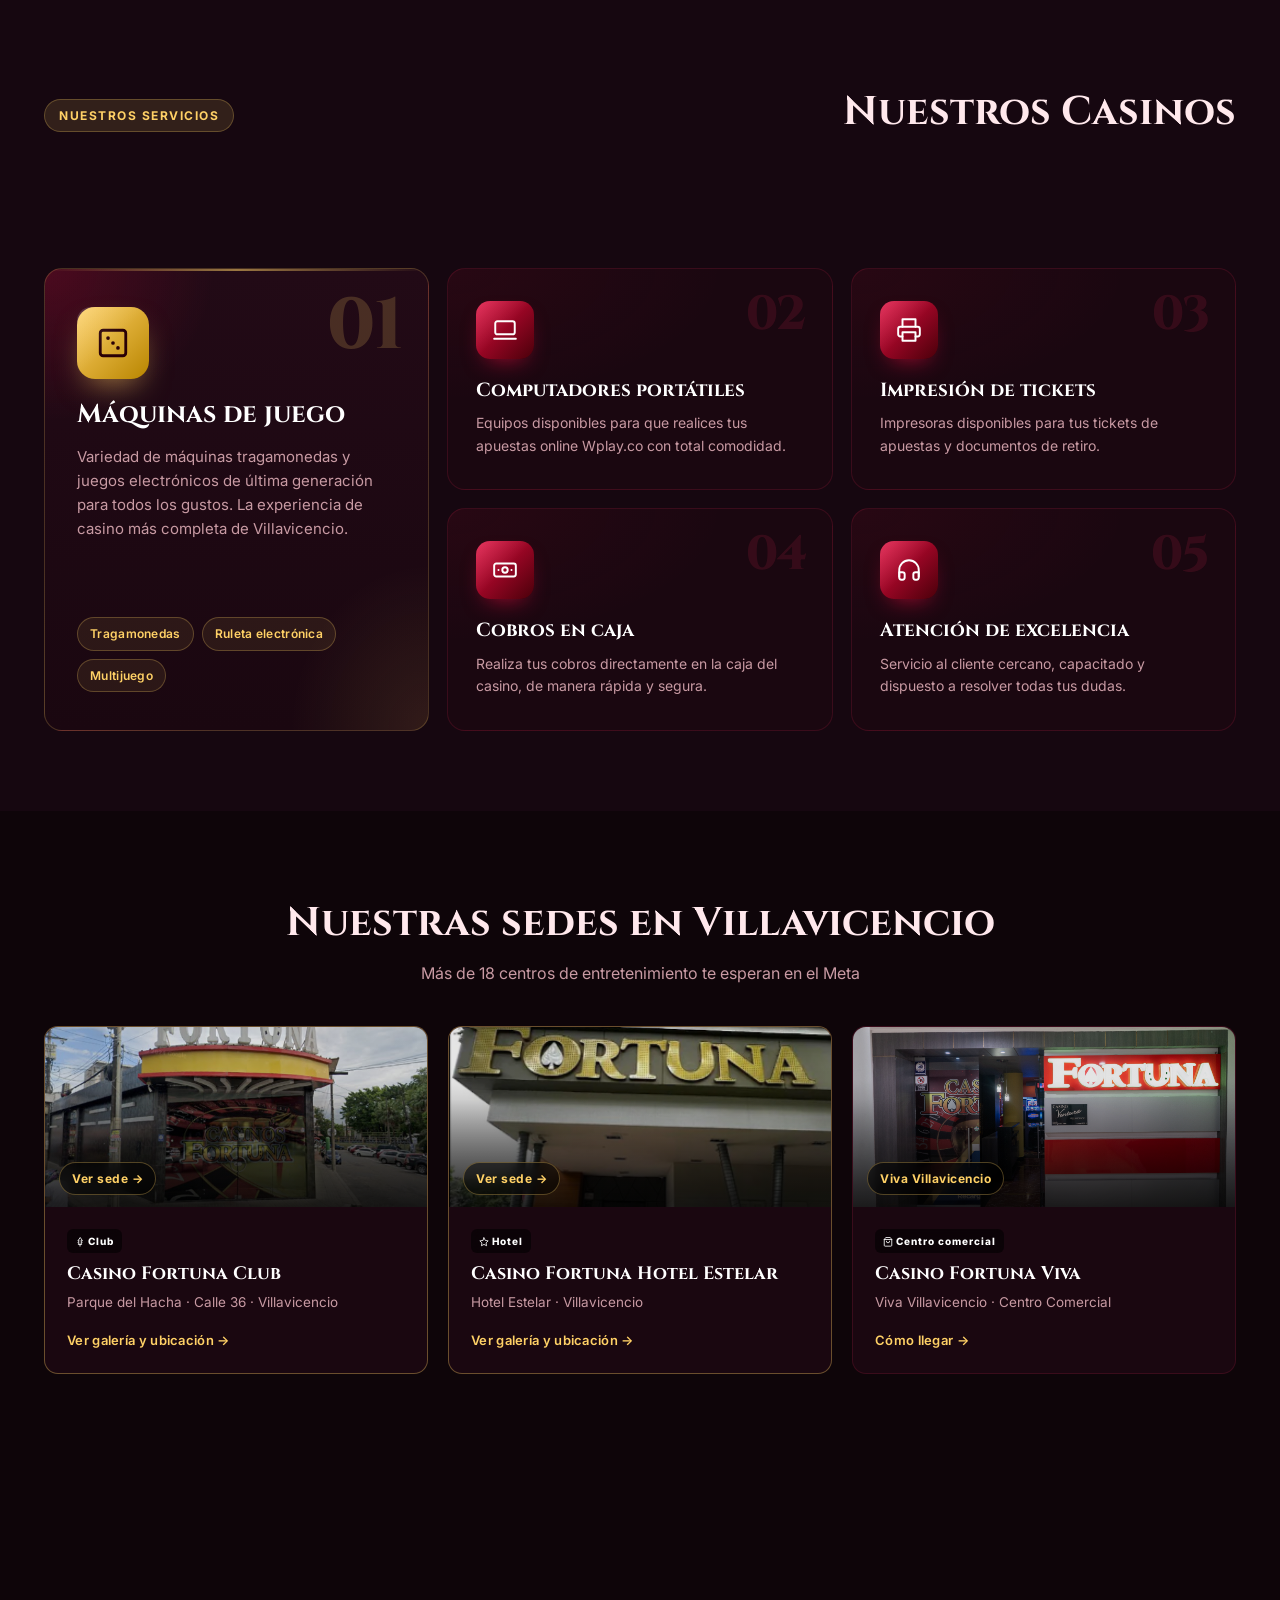
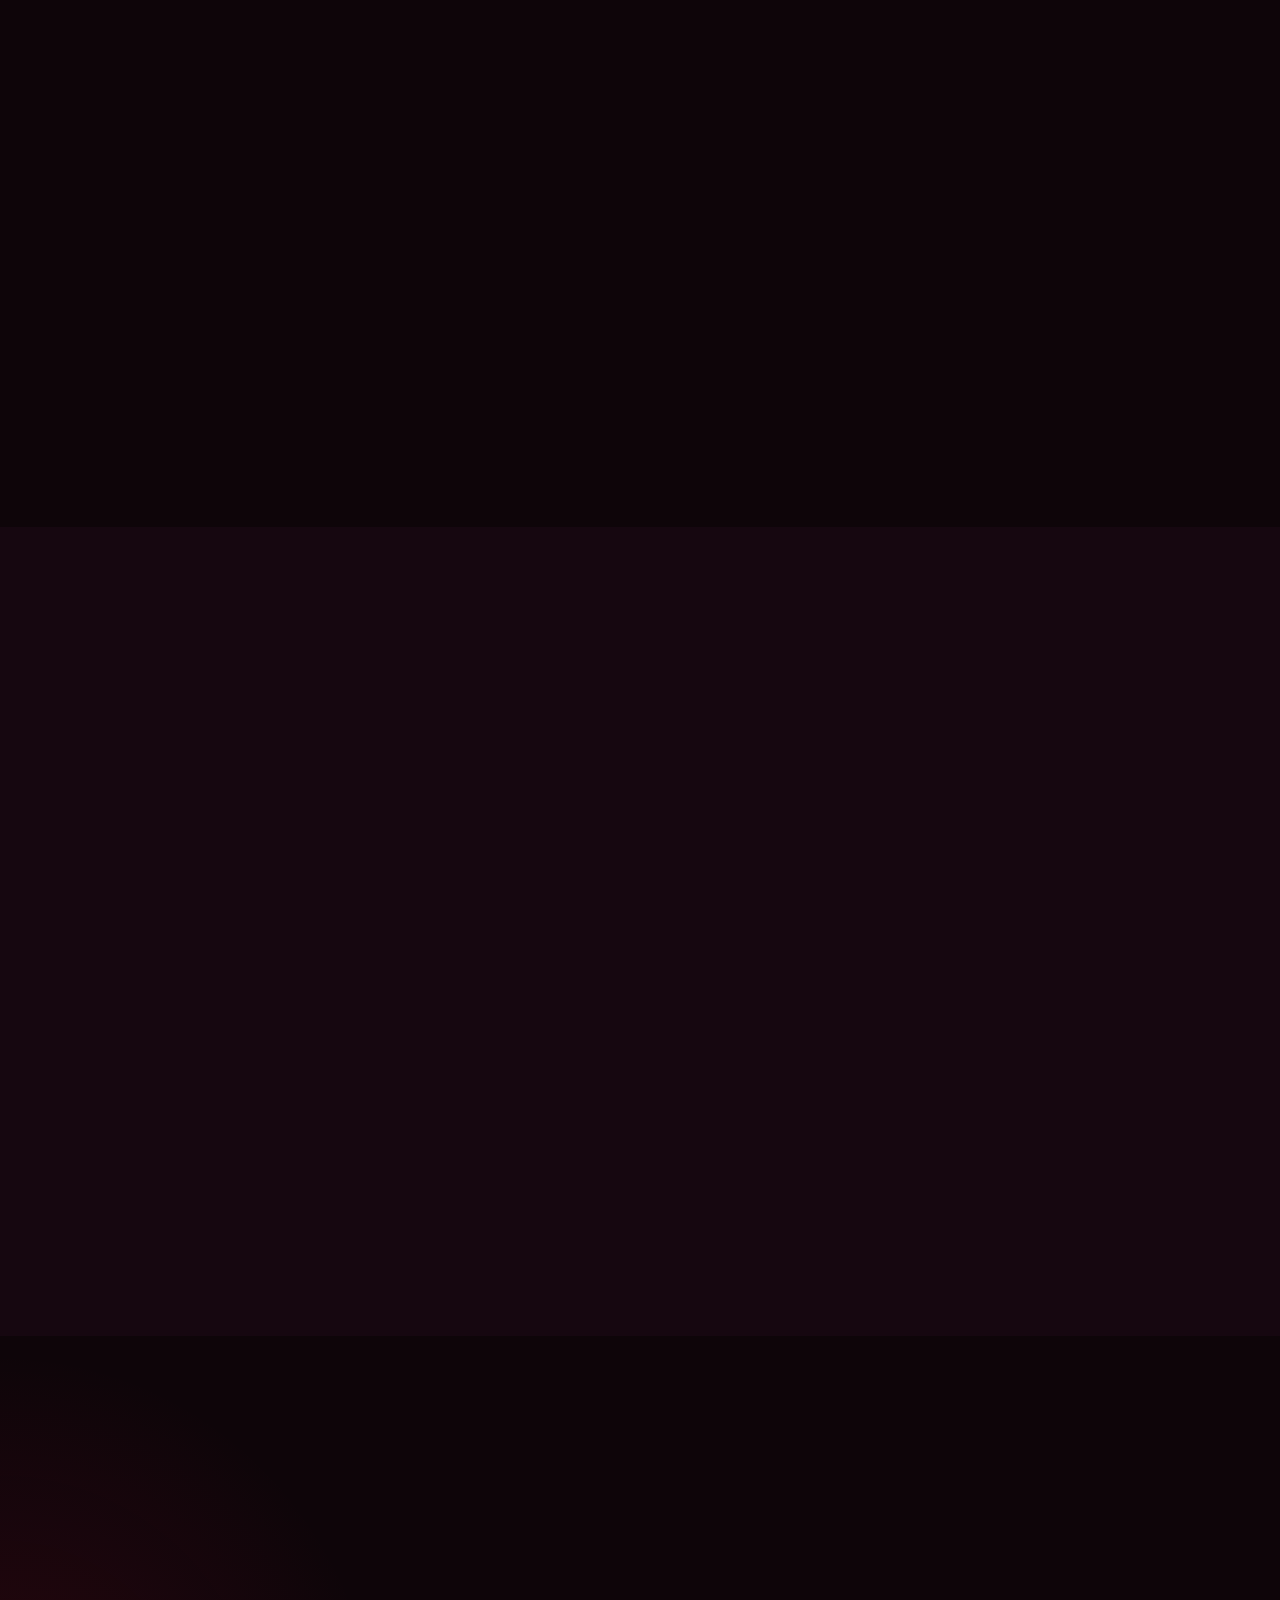
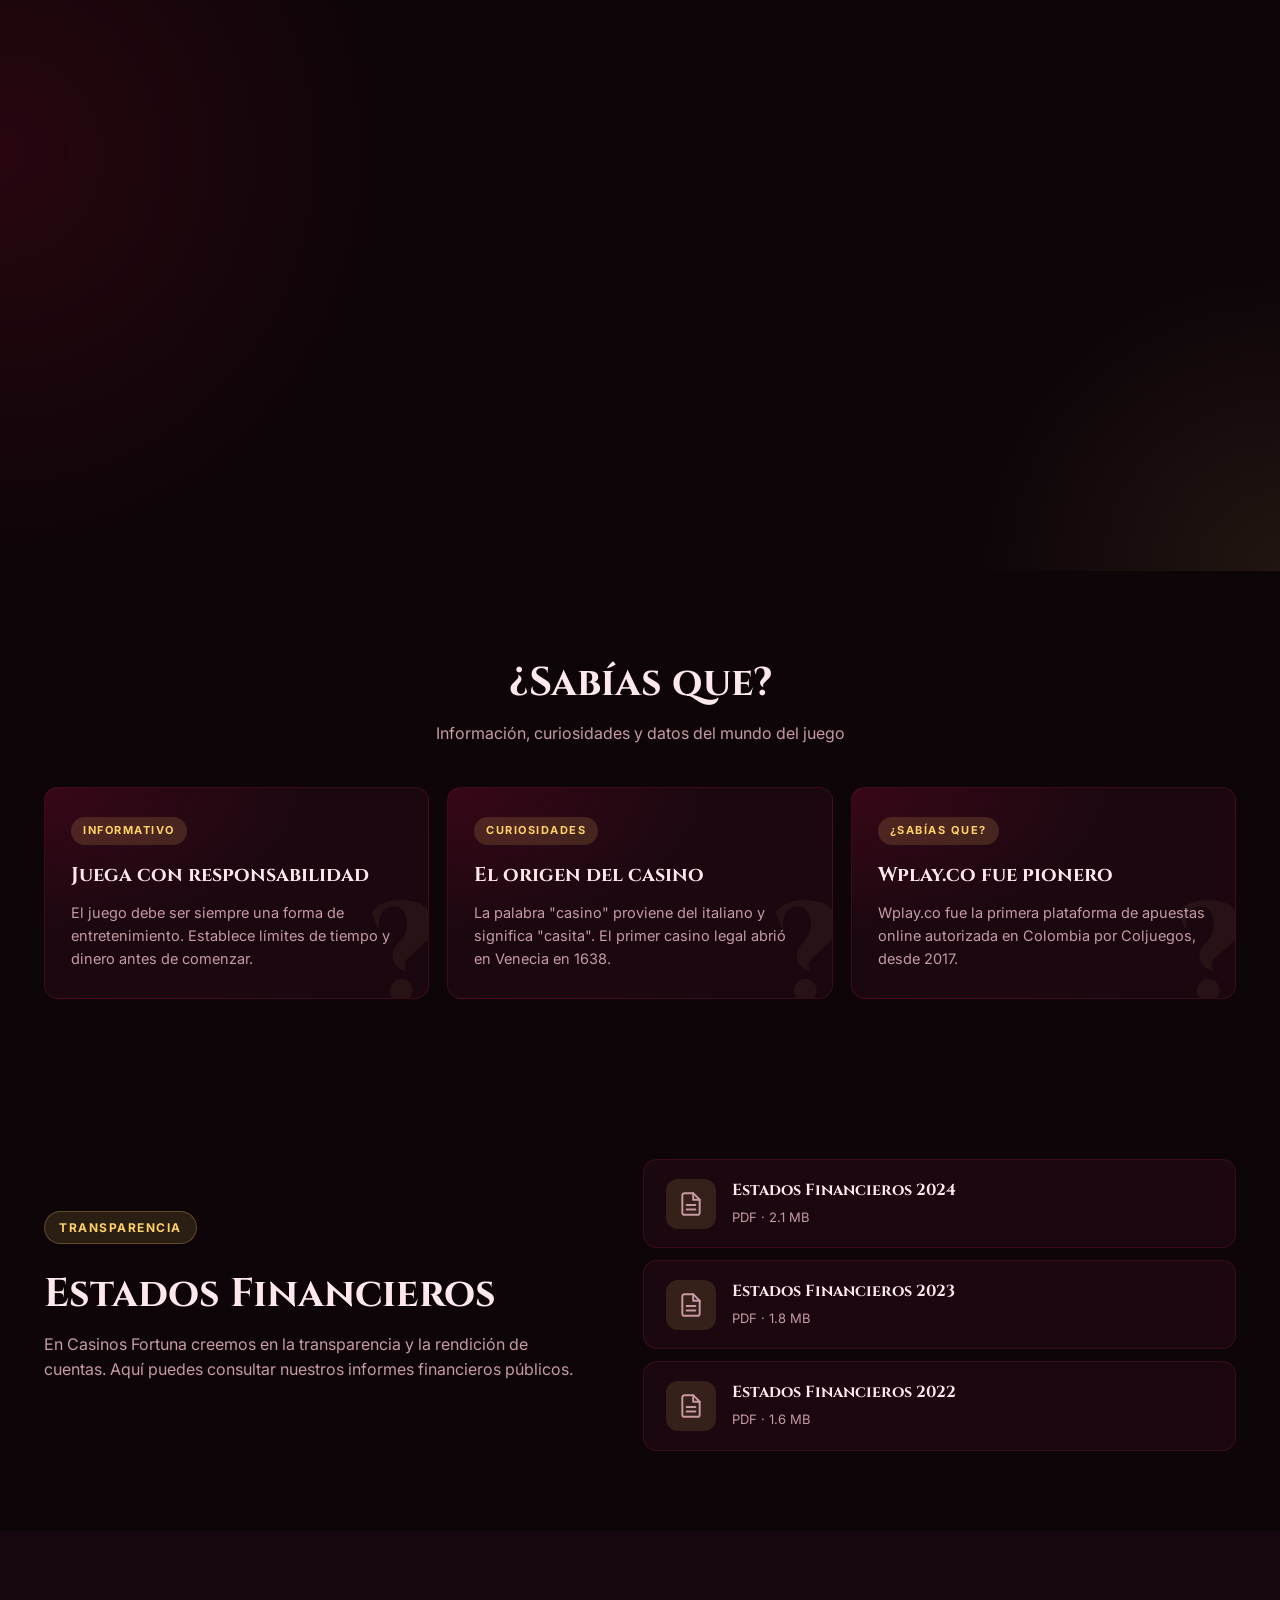
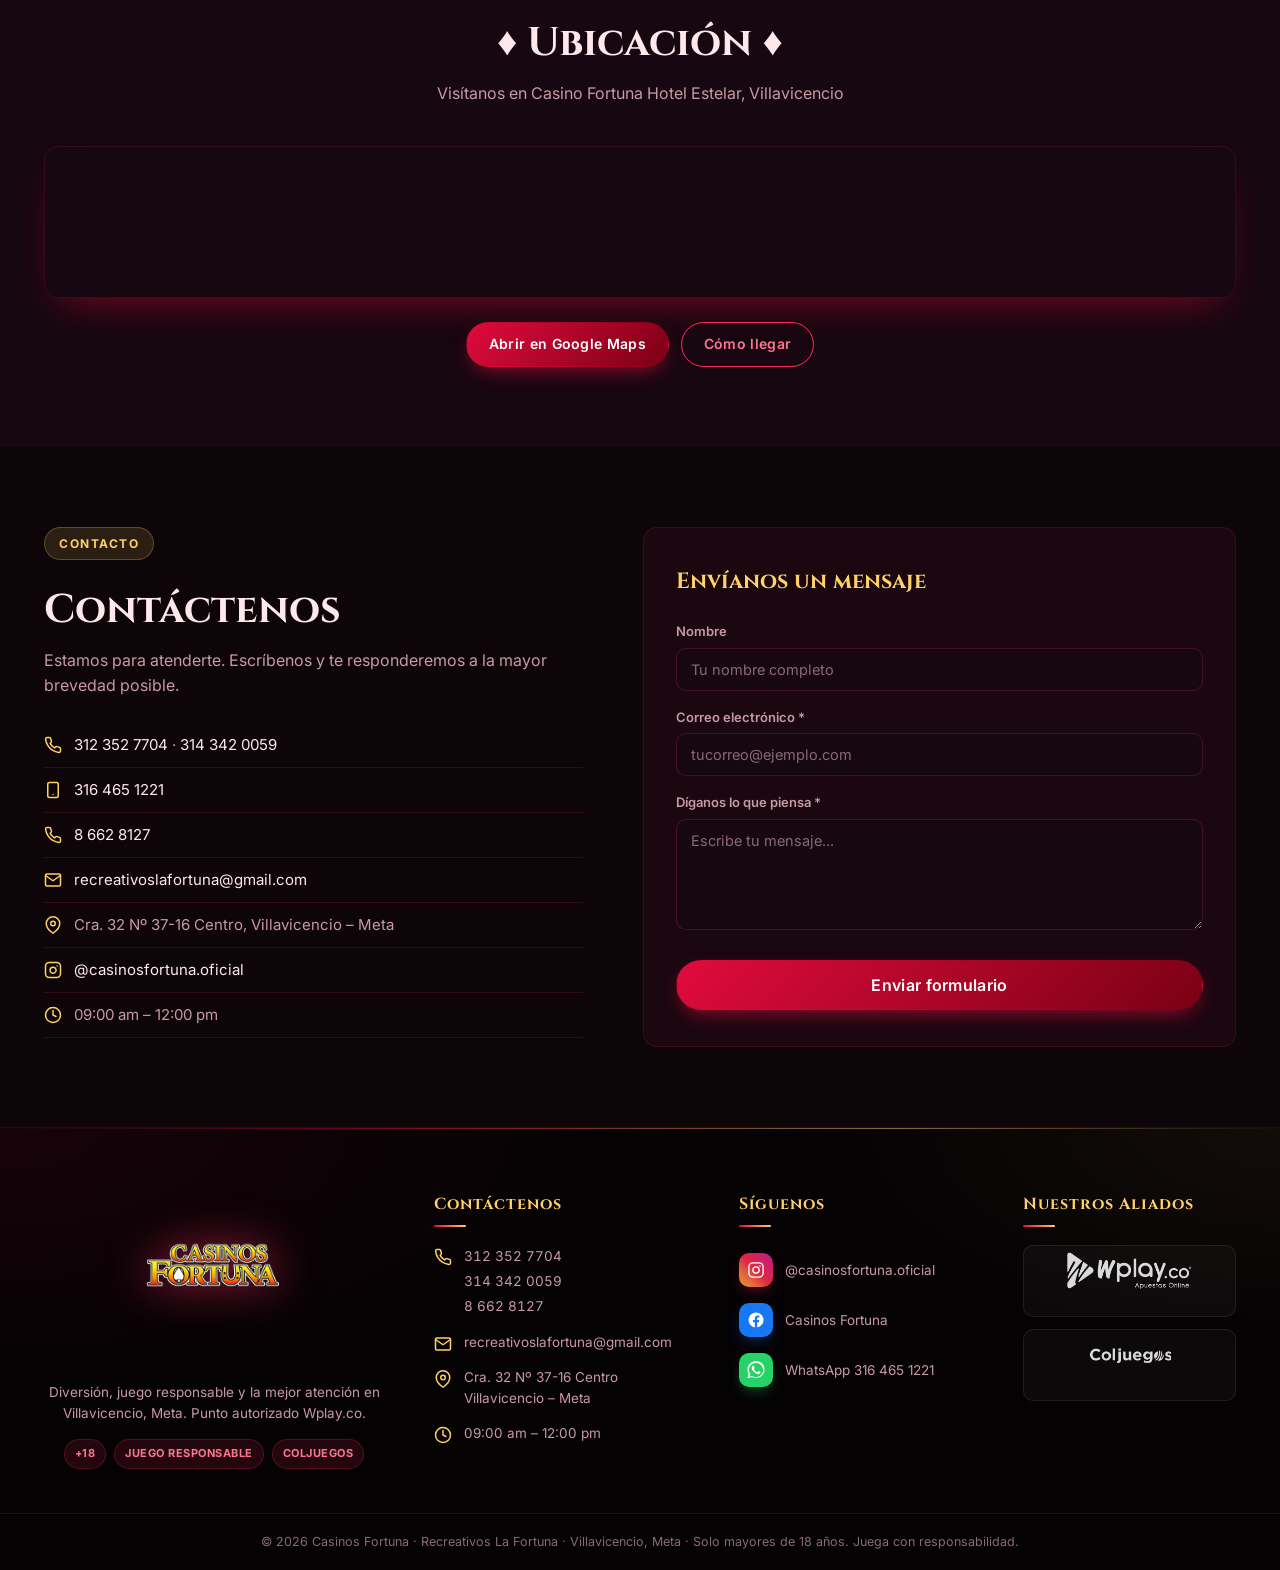
==== commit 3c9f3853: "Mobile UX: FAB WhatsApp, full-screen menu, hero limpio, footer compacto - FAB WhatsApp flotante en l" ====
--- a/index.html
+++ b/index.html
@@ -561,6 +561,15 @@
   </div>
 </footer>
 
+<!-- Floating WhatsApp (mobile-first quick contact) -->
+<a href="https://wa.me/573164651221?text=Hola%2C%20quiero%20m%C3%A1s%20informaci%C3%B3n%20sobre%20Casinos%20Fortuna"
+   target="_blank" rel="noopener"
+   class="fab-whatsapp" aria-label="Contactar por WhatsApp">
+  <svg viewBox="0 0 24 24" fill="currentColor" aria-hidden="true">
+    <path d="M17.5 14.4c-.3-.15-1.74-.86-2-.96-.27-.1-.47-.15-.66.15-.2.3-.76.96-.93 1.16-.17.2-.34.22-.64.07-.3-.15-1.25-.46-2.38-1.46-.88-.78-1.47-1.75-1.64-2.05-.17-.3-.02-.46.13-.6.13-.13.3-.34.45-.51.15-.17.2-.3.3-.5.1-.2.05-.37-.02-.52-.07-.15-.66-1.6-.91-2.18-.24-.57-.48-.5-.66-.5-.17-.01-.36-.01-.56-.01s-.51.07-.78.37c-.27.3-1.02 1-1.02 2.44 0 1.44 1.05 2.83 1.2 3.03.15.2 2.06 3.14 5 4.4.7.3 1.24.48 1.67.62.7.22 1.34.19 1.84.12.56-.08 1.74-.71 1.98-1.4.24-.69.24-1.27.17-1.4-.07-.13-.27-.2-.57-.35zM12.05 21.5h-.04a9.4 9.4 0 0 1-4.8-1.32l-.34-.2-3.57.94.95-3.48-.22-.36a9.45 9.45 0 0 1-1.45-5.04c0-5.2 4.24-9.43 9.47-9.43 2.53 0 4.9.99 6.68 2.78a9.36 9.36 0 0 1 2.76 6.66c0 5.2-4.24 9.44-9.44 9.44zM20.5 3.45A11.36 11.36 0 0 0 12.05 0C5.78 0 .68 5.1.68 11.36c0 2 .52 3.95 1.5 5.67L.58 23l6.13-1.61a11.4 11.4 0 0 0 5.34 1.36h.01c6.27 0 11.37-5.1 11.37-11.37 0-3.04-1.18-5.9-3.33-8.05z"/>
+  </svg>
+</a>
+
 <script src="script.js" defer></script>
 </body>
 </html>
--- a/styles.css
+++ b/styles.css
@@ -2505,6 +2505,33 @@
   .brand-footer img { width: 84px; height: 84px; }
 }
 
+/* ---------- Mobile organization improvements ---------- */
+@media (max-width: 720px) {
+  /* Avoid FAB blocking content above footer */
+  .footer { padding-bottom: 80px; }
+
+  /* Section separator (subtle hairline gradient between sections on mobile) */
+  .section:not(.section-dark):not(:first-of-type)::before {
+    content: "";
+    display: block;
+    width: 64px;
+    height: 2px;
+    margin: 0 auto 40px;
+    background: linear-gradient(90deg, transparent, var(--red-500), var(--gold), transparent);
+    opacity: .5;
+    border-radius: 2px;
+    transform: translateY(-50px);
+  }
+
+  /* Tighter consistent vertical rhythm */
+  .section { padding: 56px 0; }
+  .section-narrow { padding: 32px 0; }
+
+  /* Headings consistent margin */
+  .section-title { margin-bottom: 8px; }
+  .section-sub { margin-bottom: 28px; }
+}
+
 /* Mobile — 560px */
 @media (max-width: 560px) {
   .container { padding: 0 16px; }
@@ -2525,17 +2552,46 @@
   .nav-actions .btn { padding: 7px 12px; font-size: 12px; }
   .hamburger { width: 36px; height: 36px; }
 
-  /* Hero */
-  .hero { padding: 40px 16px 60px; }
-  .hero h1 { font-size: clamp(26px, 9vw, 36px); margin-bottom: 14px; }
-  .hero p { font-size: 14.5px; margin-bottom: 22px; }
+  /* Hero — más limpio en móvil */
+  .hero {
+    padding: 32px 16px 50px;
+    text-align: center;
+    min-height: auto;
+  }
+  .hero-text { display: flex; flex-direction: column; align-items: center; }
+  .hero h1 { font-size: clamp(26px, 9vw, 34px); margin-bottom: 14px; line-height: 1.1; }
+  .hero p { font-size: 14.5px; margin-bottom: 24px; max-width: 100%; }
   .hero-eyebrow { font-size: 11px; padding: 5px 12px; margin-bottom: 14px; }
-  .hero-cta { flex-direction: column; align-items: stretch; gap: 10px; width: 100%; }
+  .hero-cta {
+    flex-direction: column;
+    align-items: stretch;
+    gap: 10px;
+    width: 100%;
+    max-width: 320px;
+    margin: 0 auto 28px;
+  }
   .hero-cta .btn { width: 100%; }
-  .hero-trust { justify-content: center; gap: 12px 16px; }
-  .hero-visual { max-width: 260px; aspect-ratio: 1; }
-  .chip { width: 48px; height: 48px; font-size: 12px; border-width: 3px; }
-  .card-deco { width: 44px; height: 62px; font-size: 14px; }
+  .hero-trust {
+    justify-content: center;
+    gap: 10px 14px;
+    font-size: 12px;
+    color: var(--muted);
+  }
+  /* Hero visual: ocultar decoraciones para foco en el contenido */
+  .hero-visual {
+    max-width: 200px;
+    margin: 24px auto 0;
+    aspect-ratio: 1;
+    order: 2;
+  }
+  .hero-content { display: flex; flex-direction: column; gap: 0; }
+  .hero-text { order: 1; }
+  .chip, .card-deco { display: none; }
+  .hero-logo {
+    width: 100%;
+    max-width: 200px;
+    animation-duration: 6s;
+  }
 
   /* Sections */
   .section-head { flex-direction: column; align-items: flex-start; gap: 16px; }
@@ -2543,12 +2599,33 @@
   .section-title { font-size: clamp(22px, 6vw, 28px); }
   .section-sub { font-size: 13.5px; margin-bottom: 28px; }
 
-  /* About */
-  .about-grid { gap: 28px; }
-  .about-stats { grid-template-columns: repeat(3, 1fr); gap: 8px; margin-top: 22px; padding-top: 20px; }
-  .about-stats > div { align-items: flex-start; }
-  .about-stats strong { font-size: 22px; }
-  .about-stats span { font-size: 10.5px; letter-spacing: .6px; }
+  /* About — stats como cards individuales en móvil */
+  .about-grid { gap: 24px; }
+  .about-stats {
+    grid-template-columns: repeat(3, 1fr);
+    gap: 10px;
+    margin-top: 22px;
+    padding: 18px 14px;
+    border-top: none;
+    background: rgba(255, 209, 102, .04);
+    border: 1px solid rgba(255, 209, 102, .15);
+    border-radius: 14px;
+  }
+  .about-stats > div {
+    align-items: center;
+    text-align: center;
+    gap: 2px;
+  }
+  .about-stats strong {
+    font-size: 22px;
+    color: var(--gold);
+    text-shadow: 0 0 18px rgba(255, 209, 102, .35);
+  }
+  .about-stats span {
+    font-size: 10px;
+    letter-spacing: .8px;
+    line-height: 1.3;
+  }
   .about-coin { width: 64px; height: 64px; }
   .about-coin .ico { width: 30px; height: 30px; }
   .about-card { padding: 28px 22px; }
@@ -2610,16 +2687,55 @@
   .notice { padding: 12px 16px; }
   .notice-inner { font-size: 13px; gap: 8px; }
 
-  /* Footer */
-  .footer { padding-top: 40px; }
-  .footer-grid { grid-template-columns: 1fr; gap: 32px; padding-bottom: 32px; }
+  /* Footer compacto y centrado en móvil */
+  .footer {
+    padding-top: 40px;
+    padding-bottom: calc(90px + env(safe-area-inset-bottom));
+  }
+  .footer-grid {
+    grid-template-columns: 1fr;
+    gap: 36px;
+    padding-bottom: 28px;
+    text-align: center;
+  }
   .footer-brand { grid-column: auto; }
-  .brand-footer img { width: 72px; height: 72px; }
-  .footer-bottom { font-size: 11.5px; padding: 16px; }
-  .footer-contact li { font-size: 13px; }
-  .badges { gap: 6px; }
+  .brand-footer img { width: 110px; height: 110px; }
+  .footer-brand .muted { margin: 0 auto; }
+  .footer h4 {
+    display: inline-block;
+    margin: 0 auto 16px;
+    text-align: center;
+  }
+  .footer h4::after {
+    left: 50%;
+    transform: translateX(-50%);
+  }
+  .footer a { padding: 6px 0; }
+  .footer-contact {
+    align-items: center;
+    max-width: 320px;
+    margin: 0 auto;
+  }
+  .footer-contact li {
+    font-size: 13.5px;
+    justify-content: center;
+    text-align: left;
+  }
+  .ally-logos {
+    grid-template-columns: 1fr 1fr;
+    max-width: 320px;
+    margin: 0 auto;
+  }
+  .badges { justify-content: center; gap: 6px; }
   .badge { font-size: 10px; padding: 4px 8px; }
-  .ally-logos { grid-template-columns: 1fr 1fr; }
+  .footer-bottom {
+    font-size: 11.5px;
+    padding: 16px 16px calc(16px + env(safe-area-inset-bottom));
+  }
+
+  /* Topbar safe-area */
+  body { padding-top: env(safe-area-inset-top); }
+  body { padding-left: env(safe-area-inset-left); padding-right: env(safe-area-inset-right); }
 
   /* Sede hero (subpages) */
   .sede-hero { padding: 44px 16px 50px; min-height: 320px; }
@@ -2636,6 +2752,116 @@
 
   /* Gallery */
   .gallery-bento { gap: 10px; }
+}
+
+/* ---------- Floating WhatsApp button ---------- */
+.fab-whatsapp {
+  position: fixed;
+  right: 16px;
+  bottom: 18px;
+  width: 56px;
+  height: 56px;
+  border-radius: 50%;
+  background: #25d366;
+  color: #fff;
+  display: flex;
+  align-items: center;
+  justify-content: center;
+  z-index: 60;
+  box-shadow:
+    0 10px 26px -8px rgba(37, 211, 102, .7),
+    0 4px 12px -2px rgba(0, 0, 0, .4);
+  transition: transform .25s, box-shadow .25s;
+  animation: fabPulse 2.4s ease-in-out infinite;
+}
+.fab-whatsapp::before {
+  content: "";
+  position: absolute;
+  inset: -6px;
+  border-radius: 50%;
+  border: 2px solid rgba(37, 211, 102, .5);
+  opacity: 0;
+  animation: fabRing 2.4s ease-out infinite;
+}
+.fab-whatsapp svg { width: 28px; height: 28px; }
+.fab-whatsapp:hover {
+  transform: scale(1.08);
+  box-shadow:
+    0 14px 32px -6px rgba(37, 211, 102, .85),
+    0 6px 16px -2px rgba(0, 0, 0, .5);
+}
+@keyframes fabPulse {
+  0%, 100% { transform: scale(1); }
+  50% { transform: scale(1.04); }
+}
+@keyframes fabRing {
+  0% { opacity: .7; transform: scale(1); }
+  100% { opacity: 0; transform: scale(1.45); }
+}
+@media (prefers-reduced-motion: reduce) {
+  .fab-whatsapp, .fab-whatsapp::before { animation: none; }
+}
+
+/* ---------- Improved hamburger menu (mobile) ---------- */
+@media (max-width: 1100px) {
+  .nav-links.open {
+    position: fixed;
+    top: 0; left: 0; right: 0; bottom: 0;
+    background:
+      radial-gradient(80% 60% at 50% 0%, rgba(225, 11, 61, .25), transparent 60%),
+      rgba(8, 3, 5, .98);
+    backdrop-filter: blur(20px);
+    -webkit-backdrop-filter: blur(20px);
+    padding: 90px 24px 40px;
+    gap: 6px;
+    overflow-y: auto;
+    z-index: 49;
+    box-shadow: none;
+    border-bottom: none;
+    animation: menuSlideDown .35s cubic-bezier(.2,.7,.2,1);
+  }
+  .nav-links.open a {
+    padding: 16px 20px;
+    font-size: 16px;
+    font-weight: 600;
+    border-radius: 12px;
+    text-align: left;
+    border: 1px solid var(--line);
+    background: rgba(255, 255, 255, .02);
+    transition: all .2s;
+  }
+  .nav-links.open a:hover,
+  .nav-links.open a.active {
+    border-color: var(--gold);
+    background: rgba(255, 209, 102, .08);
+    color: var(--gold);
+    transform: translateX(4px);
+  }
+  /* Hamburger turns into X when open */
+  .nav-links.open ~ .hamburger,
+  body:has(.nav-links.open) .hamburger {
+    z-index: 50;
+    position: relative;
+  }
+  .hamburger.is-open span:nth-child(1) {
+    transform: translateY(7px) rotate(45deg);
+  }
+  .hamburger.is-open span:nth-child(2) {
+    opacity: 0;
+  }
+  .hamburger.is-open span:nth-child(3) {
+    transform: translateY(-7px) rotate(-45deg);
+  }
+  .hamburger span {
+    transition: transform .3s, opacity .2s;
+    transform-origin: center;
+  }
+  /* Lock body scroll when menu open (via JS class) */
+  body.menu-open { overflow: hidden; }
+}
+@keyframes menuSlideDown {
+  from { opacity: 0; transform: translateY(-12px); }
+  to   { opacity: 1; transform: translateY(0); }
 }
 
 /* Very small — 380px */
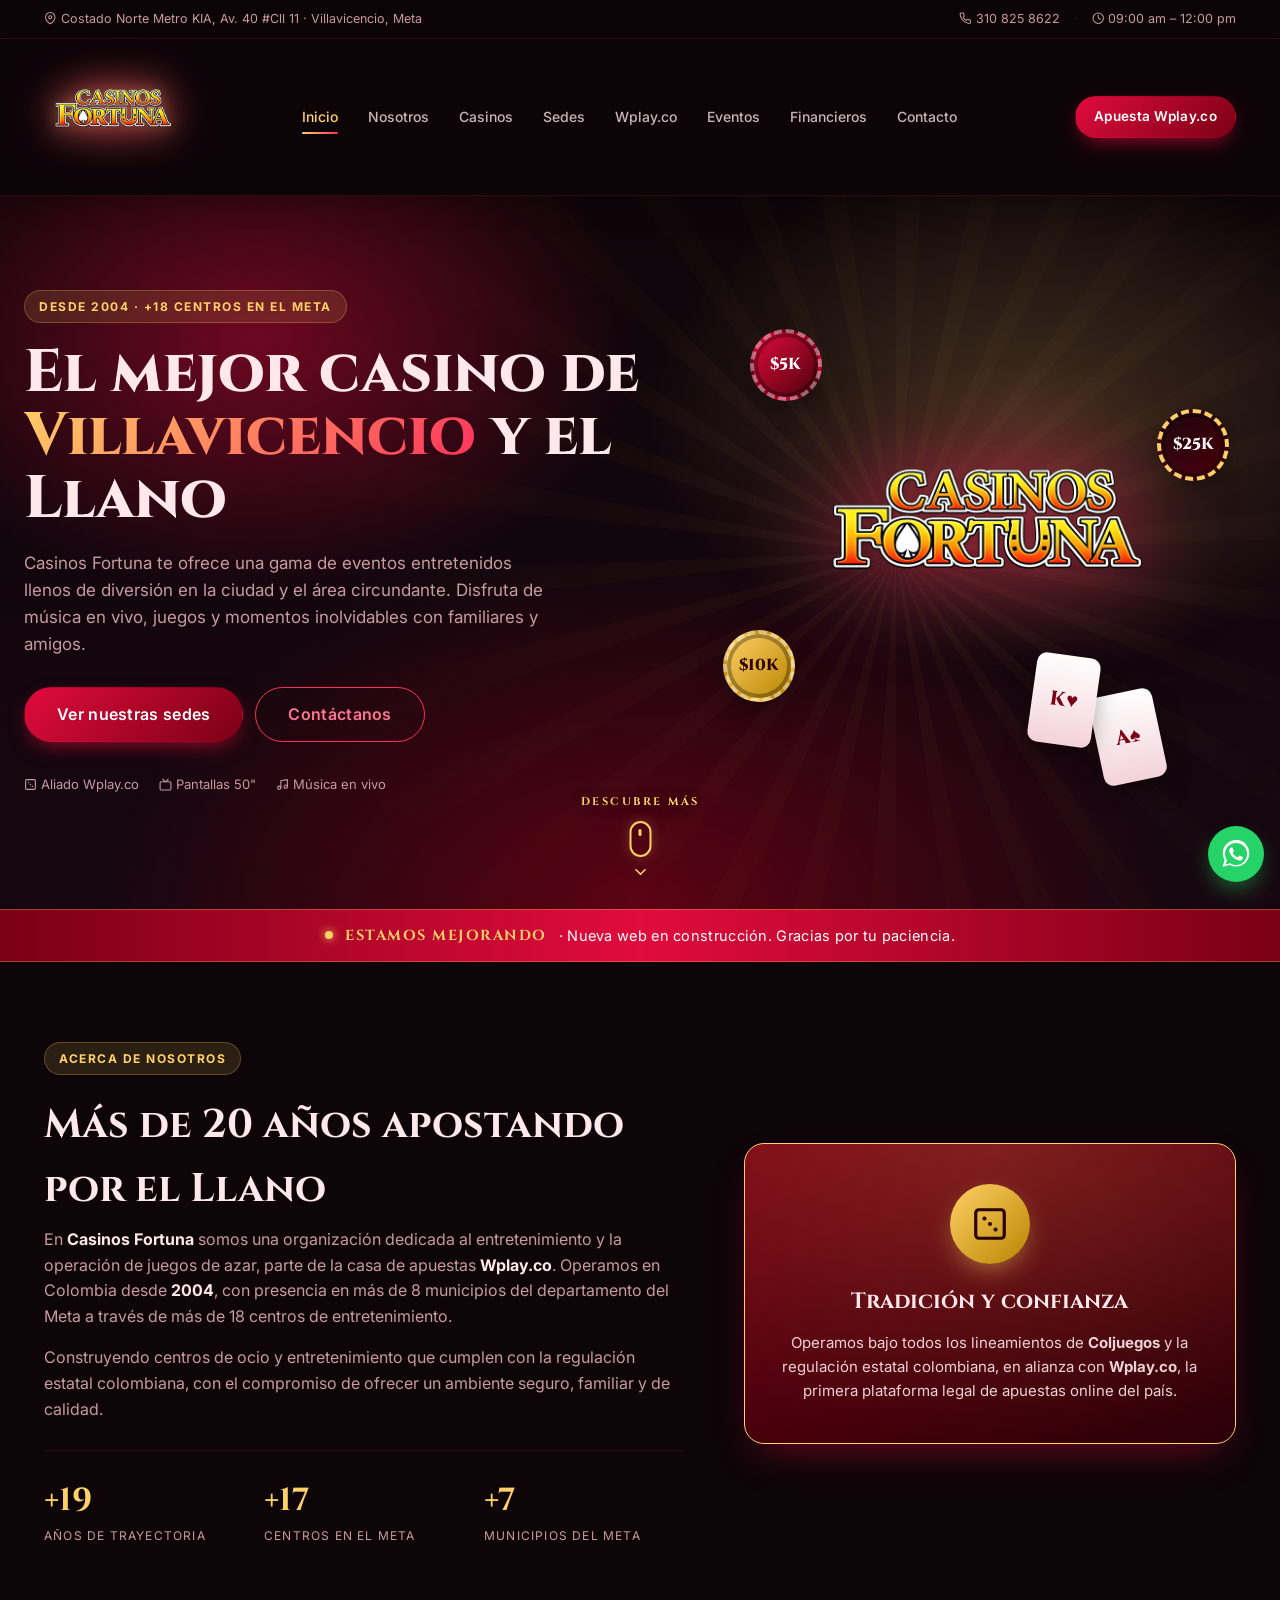
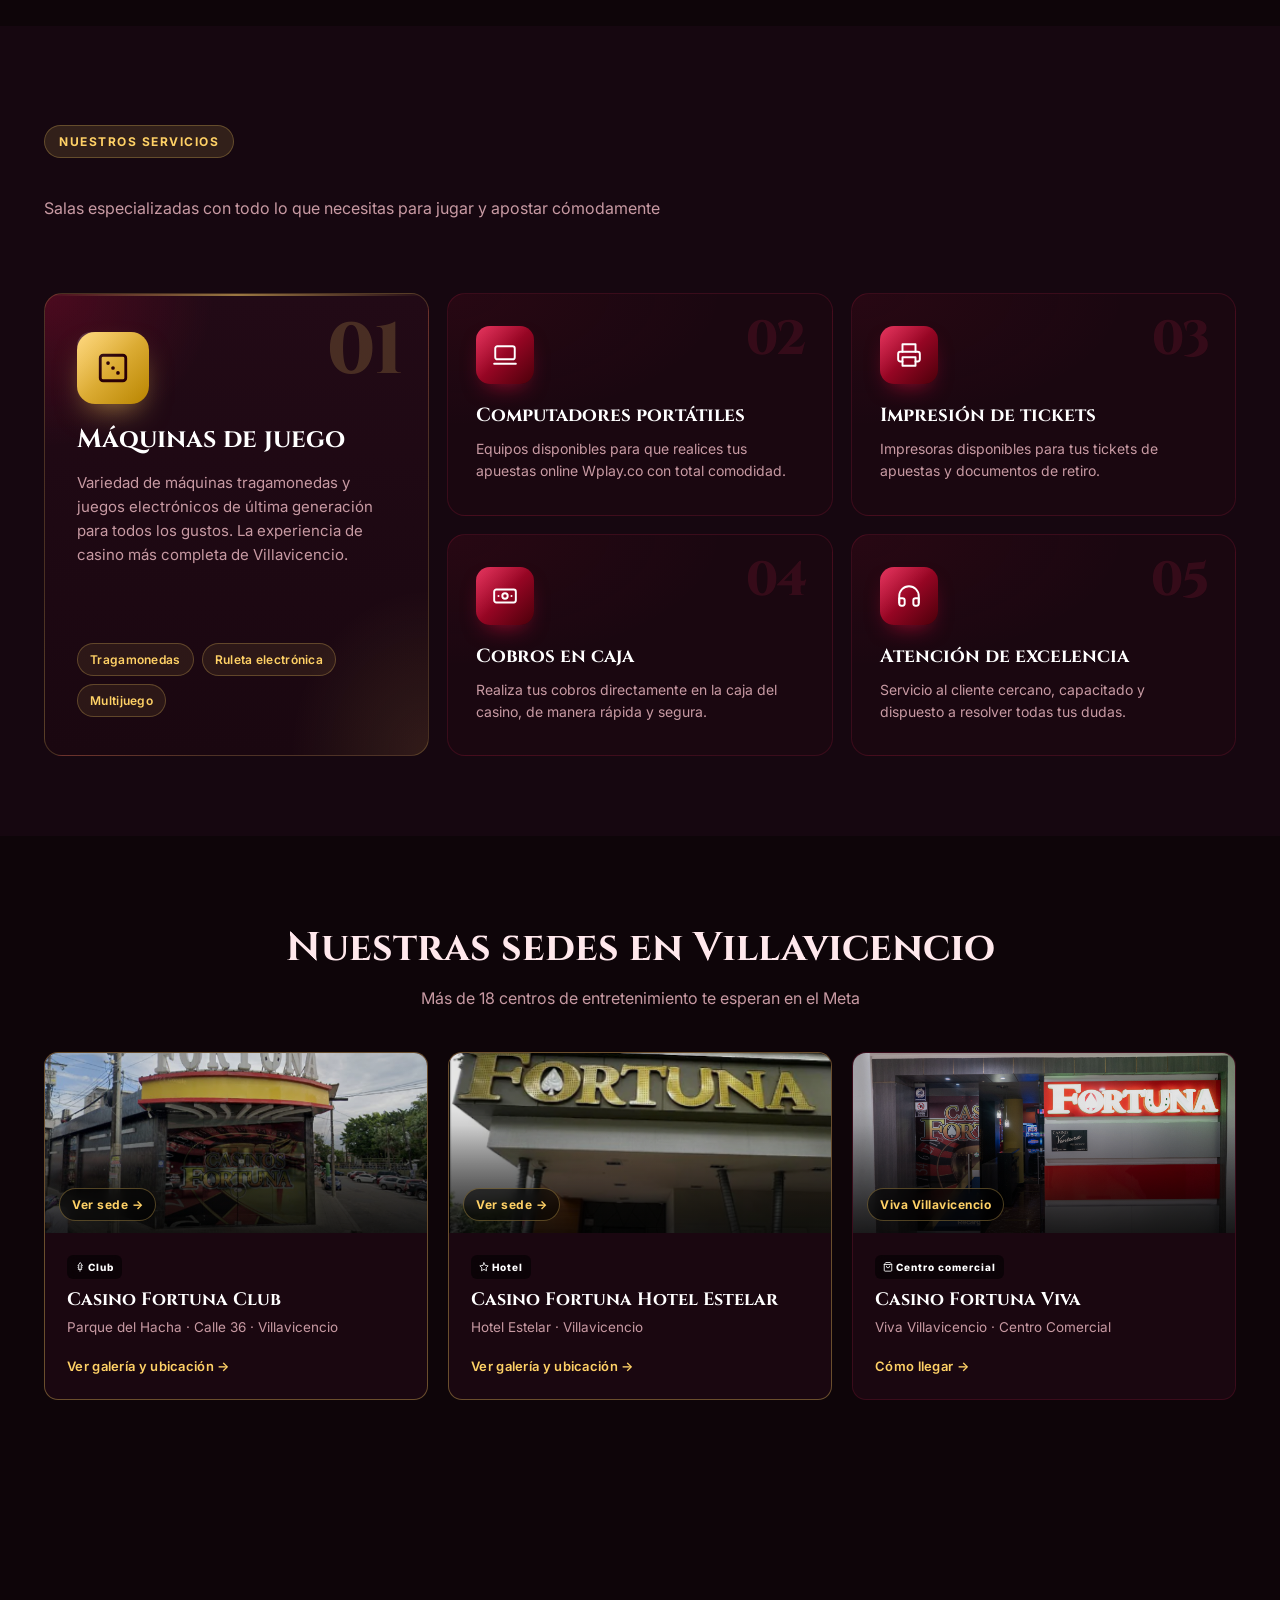
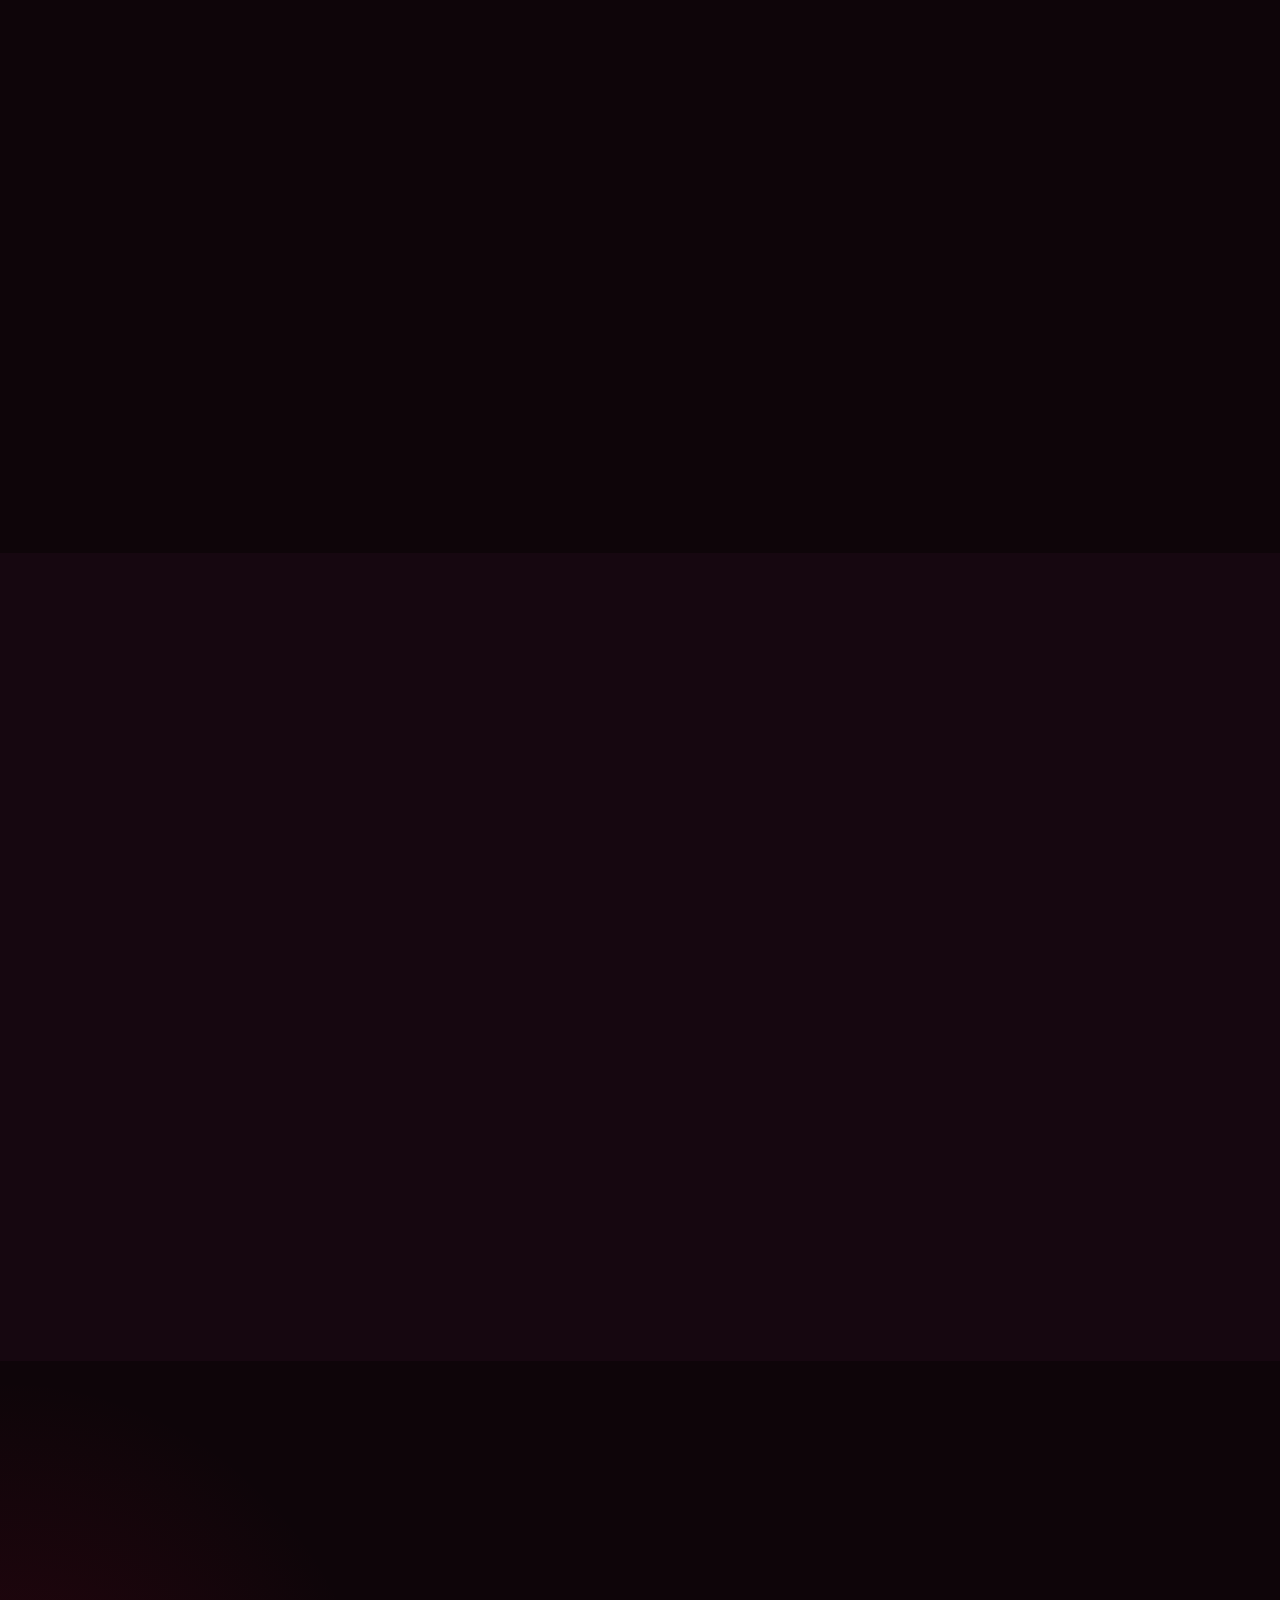
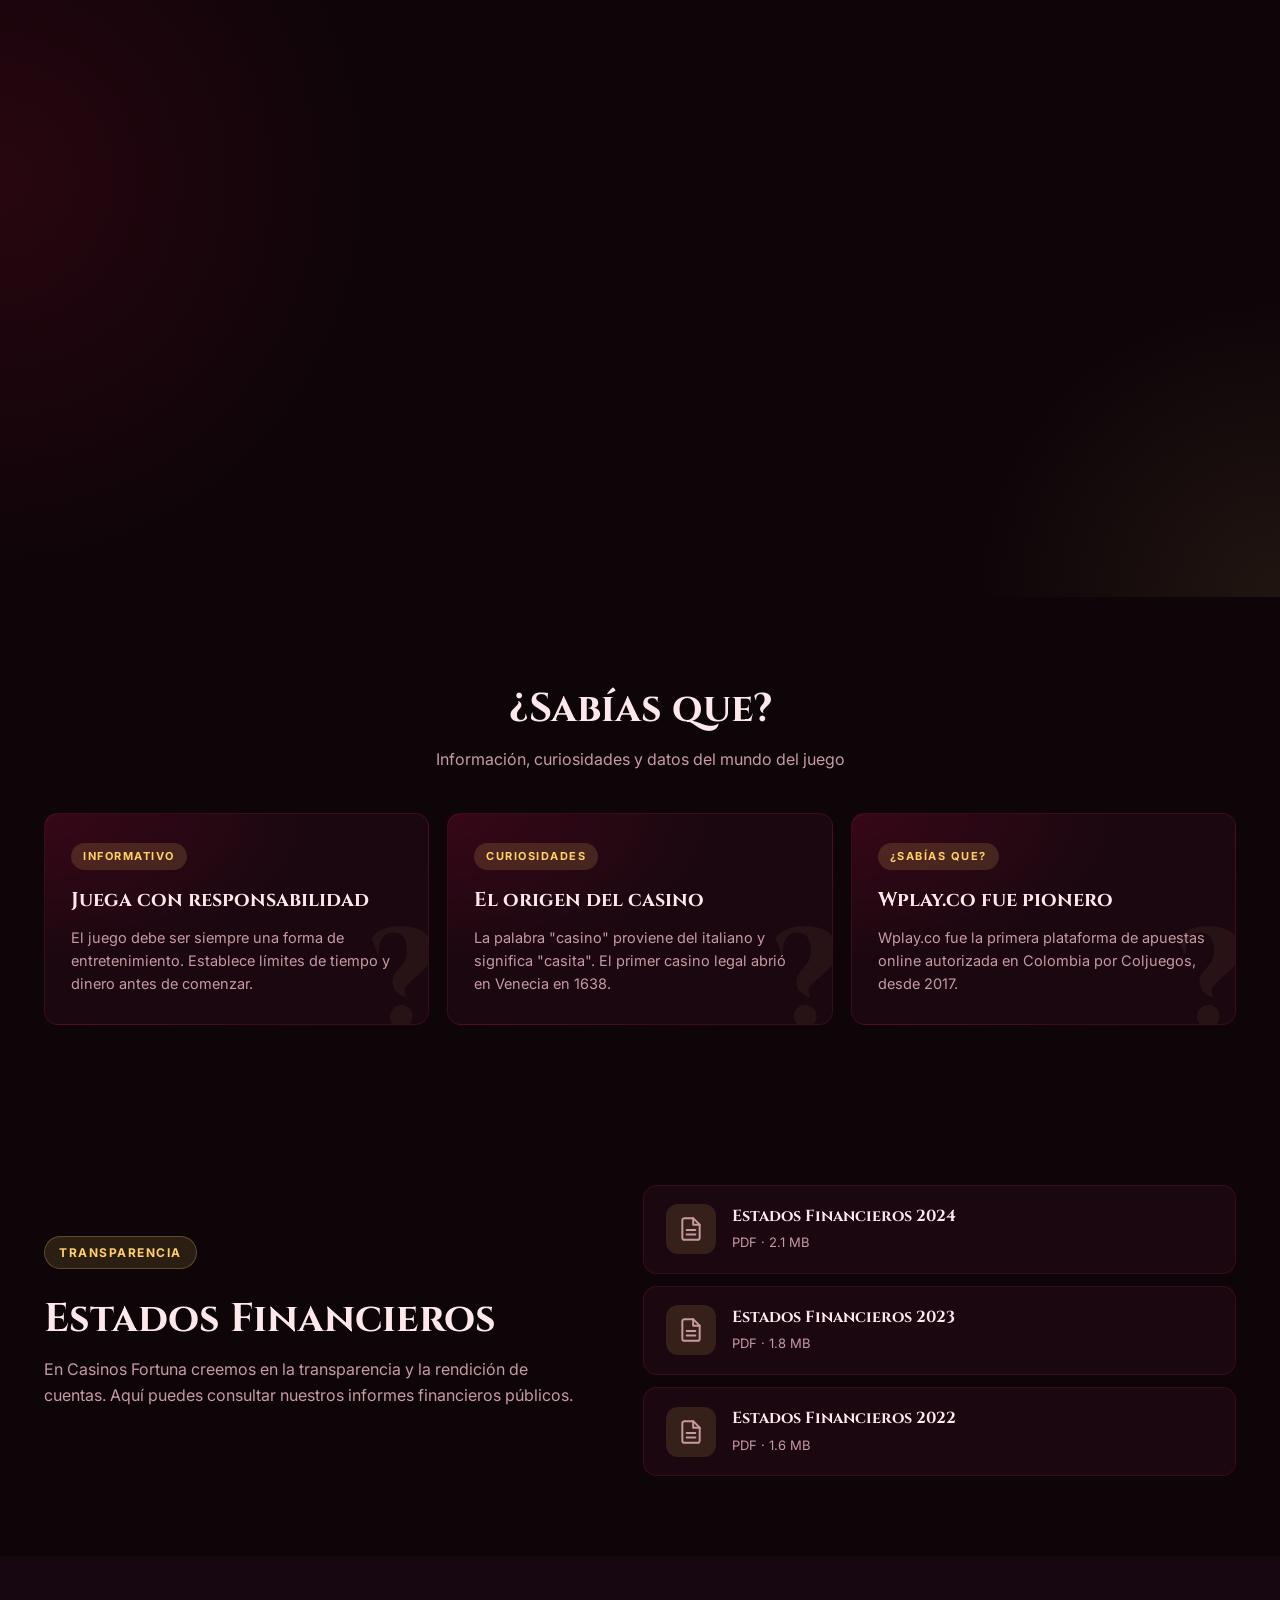
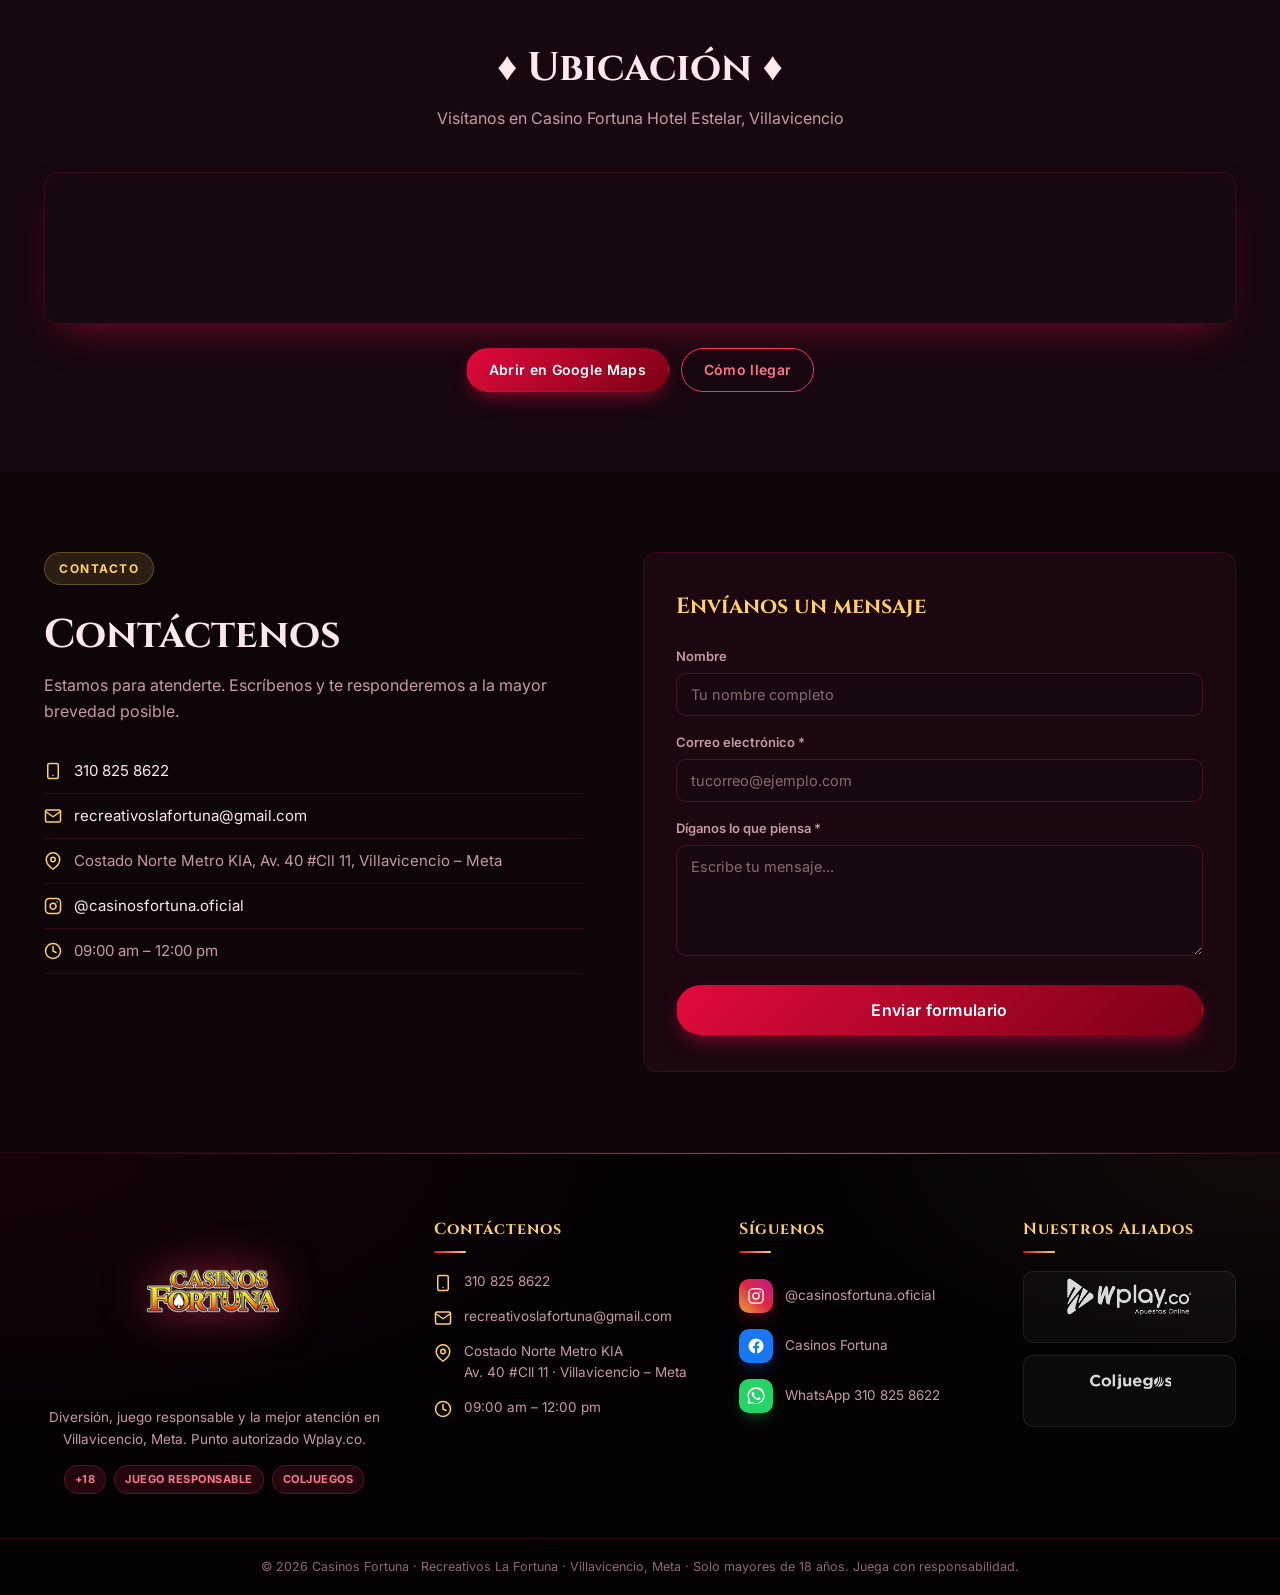
==== commit 1588c093: "Update contact info: nueva direccion + un solo telefono por sede Direccion oficial (index): Costado " ====
--- a/index.html
+++ b/index.html
@@ -4,7 +4,7 @@
 <meta charset="UTF-8" />
 <meta name="viewport" content="width=device-width, initial-scale=1.0" />
 <title>Casinos Fortuna — Villavicencio, Meta · Apuestas Wplay.co, eventos y diversión</title>
-<meta name="description" content="Casinos Fortuna en Villavicencio (Meta). Salas especializadas para apuestas Wplay.co, música en vivo, eventos y la mejor atención. Cra. 32 Nº 37-16 Centro." />
+<meta name="description" content="Casinos Fortuna en Villavicencio (Meta). Salas especializadas para apuestas Wplay.co, música en vivo, eventos y la mejor atención. Costado Norte Metro KIA, Av. 40 #Cll 11." />
 <link rel="icon" type="image/png" href="statics/logocasino.png" />
 <link rel="preconnect" href="https://fonts.googleapis.com">
 <link rel="preconnect" href="https://fonts.gstatic.com" crossorigin>
@@ -46,12 +46,10 @@
 <div class="topbar">
   <div class="topbar-inner">
     <div class="topbar-left">
-      <span><svg class="ico"><use href="#i-map-pin"/></svg> Cra. 32 Nº 37-16 Centro · Villavicencio, Meta</span>
+      <span><svg class="ico"><use href="#i-map-pin"/></svg> Costado Norte Metro KIA, Av. 40 #Cll 11 · Villavicencio, Meta</span>
     </div>
     <div class="topbar-right">
-      <a href="tel:3123527704"><svg class="ico"><use href="#i-phone"/></svg> 312 352 7704</a>
-      <span class="divider">·</span>
-      <a href="tel:3143420059">314 342 0059</a>
+      <a href="tel:3108258622"><svg class="ico"><use href="#i-phone"/></svg> 310 825 8622</a>
       <span class="divider">·</span>
       <span><svg class="ico"><use href="#i-clock"/></svg> 09:00 am – 12:00 pm</span>
     </div>
@@ -136,11 +134,11 @@
       <span class="hero-eyebrow">Acerca de nosotros</span>
       <h2 class="section-title left">Más de 20 años apostando por el Llano</h2>
       <p class="lead">En <strong>Casinos Fortuna</strong> somos una organización dedicada al entretenimiento y la operación de juegos de azar, parte de la casa de apuestas <strong>Wplay.co</strong>. Operamos en Colombia desde <strong>2004</strong>, con presencia en más de 8 municipios del departamento del Meta a través de más de 18 centros de entretenimiento.</p>
-      <p class="lead">Atendemos a más de <strong>8.5 millones de visitantes al año</strong>, construyendo centros de ocio y entretenimiento que cumplen con la regulación estatal colombiana.</p>
+      <p class="lead">Construyendo centros de ocio y entretenimiento que cumplen con la regulación estatal colombiana, con el compromiso de ofrecer un ambiente seguro, familiar y de calidad.</p>
       <div class="about-stats">
         <div><strong data-count="20" data-prefix="+">+20</strong><span>Años de trayectoria</span></div>
         <div><strong data-count="18" data-prefix="+">+18</strong><span>Centros en el Meta</span></div>
-        <div><strong data-count="8" data-prefix="+" data-suffix="M">+8M</strong><span>Visitantes/año</span></div>
+        <div><strong data-count="8" data-prefix="+">+8</strong><span>Municipios del Meta</span></div>
       </div>
     </div>
     <div class="about-card">
@@ -448,11 +446,9 @@
       <h2 class="section-title left">Contáctenos</h2>
       <p class="lead">Estamos para atenderte. Escríbenos y te responderemos a la mayor brevedad posible.</p>
       <ul class="contact-list">
-        <li><svg class="ico"><use href="#i-phone"/></svg><span><a href="tel:3123527704">312 352 7704</a> · <a href="tel:3143420059">314 342 0059</a></span></li>
-        <li><svg class="ico"><use href="#i-smartphone"/></svg><span><a href="tel:3164651221">316 465 1221</a></span></li>
-        <li><svg class="ico"><use href="#i-phone"/></svg><span><a href="tel:86628127">8 662 8127</a></span></li>
+        <li><svg class="ico"><use href="#i-smartphone"/></svg><span><a href="tel:3108258622">310 825 8622</a></span></li>
         <li><svg class="ico"><use href="#i-mail"/></svg><span><a href="mailto:recreativoslafortuna@gmail.com">recreativoslafortuna@gmail.com</a></span></li>
-        <li><svg class="ico"><use href="#i-map-pin"/></svg><span>Cra. 32 Nº 37-16 Centro, Villavicencio – Meta</span></li>
+        <li><svg class="ico"><use href="#i-map-pin"/></svg><span>Costado Norte Metro KIA, Av. 40 #Cll 11, Villavicencio – Meta</span></li>
         <li><svg class="ico"><use href="#i-instagram"/></svg><span><a href="https://www.instagram.com/casinosfortuna.oficial" target="_blank" rel="noopener">@casinosfortuna.oficial</a></span></li>
         <li><svg class="ico"><use href="#i-clock"/></svg><span>09:00 am – 12:00 pm</span></li>
       </ul>
@@ -494,12 +490,8 @@
       <h4>Contáctenos</h4>
       <ul class="footer-contact">
         <li>
-          <svg class="ico"><use href="#i-phone"/></svg>
-          <div>
-            <a href="tel:3123527704">312 352 7704</a>
-            <a href="tel:3143420059">314 342 0059</a>
-            <a href="tel:86628127">8 662 8127</a>
-          </div>
+          <svg class="ico"><use href="#i-smartphone"/></svg>
+          <a href="tel:3108258622">310 825 8622</a>
         </li>
         <li>
           <svg class="ico"><use href="#i-mail"/></svg>
@@ -507,7 +499,7 @@
         </li>
         <li>
           <svg class="ico"><use href="#i-map-pin"/></svg>
-          <span>Cra. 32 Nº 37-16 Centro<br>Villavicencio – Meta</span>
+          <span>Costado Norte Metro KIA<br>Av. 40 #Cll 11 · Villavicencio – Meta</span>
         </li>
         <li>
           <svg class="ico"><use href="#i-clock"/></svg>
@@ -535,13 +527,13 @@
         </span>
         Casinos Fortuna
       </a>
-      <a href="https://wa.me/573164651221" target="_blank" rel="noopener" class="social-link social-wa">
+      <a href="https://wa.me/573108258622" target="_blank" rel="noopener" class="social-link social-wa">
         <span class="social-icon" aria-hidden="true">
           <svg viewBox="0 0 24 24" fill="currentColor" xmlns="http://www.w3.org/2000/svg">
             <path d="M17.5 14.4c-.3-.15-1.74-.86-2-.96-.27-.1-.47-.15-.66.15-.2.3-.76.96-.93 1.16-.17.2-.34.22-.64.07-.3-.15-1.25-.46-2.38-1.46-.88-.78-1.47-1.75-1.64-2.05-.17-.3-.02-.46.13-.6.13-.13.3-.34.45-.51.15-.17.2-.3.3-.5.1-.2.05-.37-.02-.52-.07-.15-.66-1.6-.91-2.18-.24-.57-.48-.5-.66-.5-.17-.01-.36-.01-.56-.01s-.51.07-.78.37c-.27.3-1.02 1-1.02 2.44 0 1.44 1.05 2.83 1.2 3.03.15.2 2.06 3.14 5 4.4.7.3 1.24.48 1.67.62.7.22 1.34.19 1.84.12.56-.08 1.74-.71 1.98-1.4.24-.69.24-1.27.17-1.4-.07-.13-.27-.2-.57-.35zM12.05 21.5h-.04a9.4 9.4 0 0 1-4.8-1.32l-.34-.2-3.57.94.95-3.48-.22-.36a9.45 9.45 0 0 1-1.45-5.04c0-5.2 4.24-9.43 9.47-9.43 2.53 0 4.9.99 6.68 2.78a9.36 9.36 0 0 1 2.76 6.66c0 5.2-4.24 9.44-9.44 9.44zM20.5 3.45A11.36 11.36 0 0 0 12.05 0C5.78 0 .68 5.1.68 11.36c0 2 .52 3.95 1.5 5.67L.58 23l6.13-1.61a11.4 11.4 0 0 0 5.34 1.36h.01c6.27 0 11.37-5.1 11.37-11.37 0-3.04-1.18-5.9-3.33-8.05z"/>
           </svg>
         </span>
-        WhatsApp 316 465 1221
+        WhatsApp 310 825 8622
       </a>
     </div>
     <div>
@@ -562,7 +554,7 @@
 </footer>
 
 <!-- Floating WhatsApp (mobile-first quick contact) -->
-<a href="https://wa.me/573164651221?text=Hola%2C%20quiero%20m%C3%A1s%20informaci%C3%B3n%20sobre%20Casinos%20Fortuna"
+<a href="https://wa.me/573108258622?text=Hola%2C%20quiero%20m%C3%A1s%20informaci%C3%B3n%20sobre%20Casinos%20Fortuna"
    target="_blank" rel="noopener"
    class="fab-whatsapp" aria-label="Contactar por WhatsApp">
   <svg viewBox="0 0 24 24" fill="currentColor" aria-hidden="true">
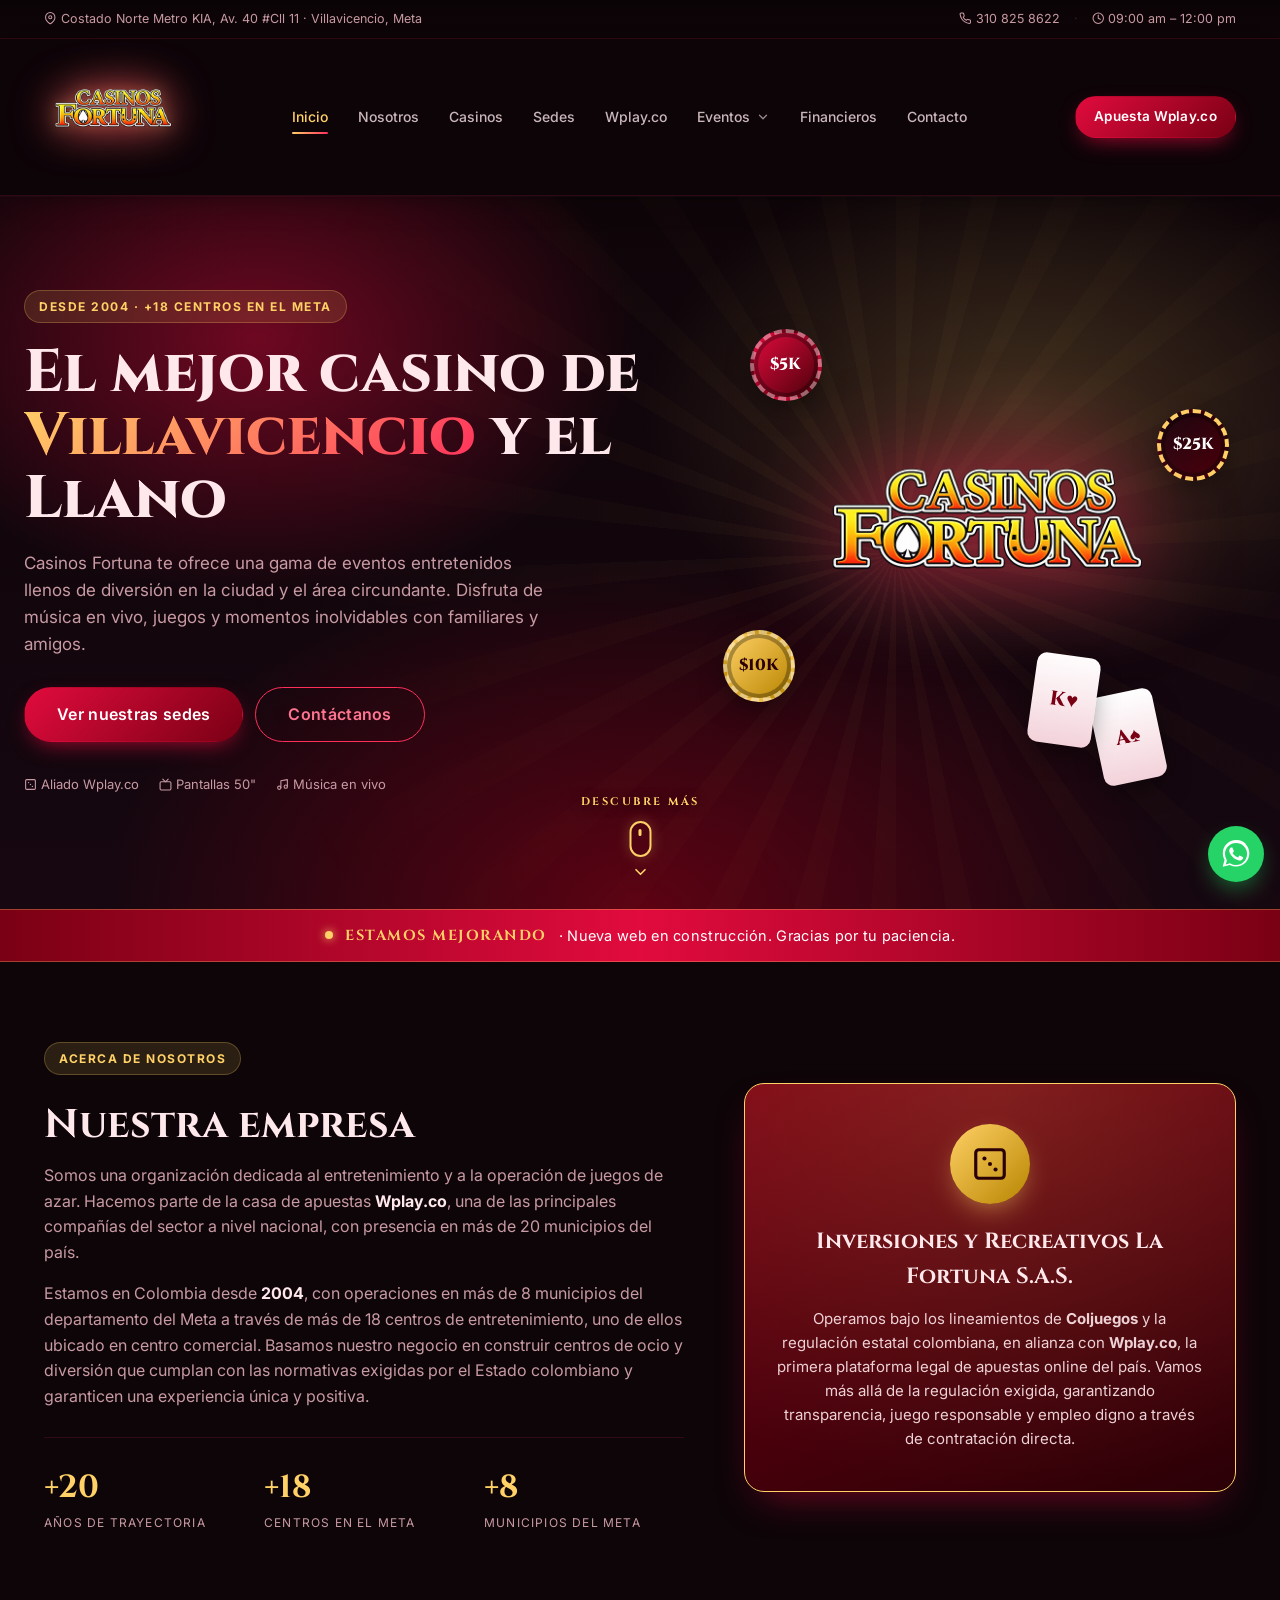
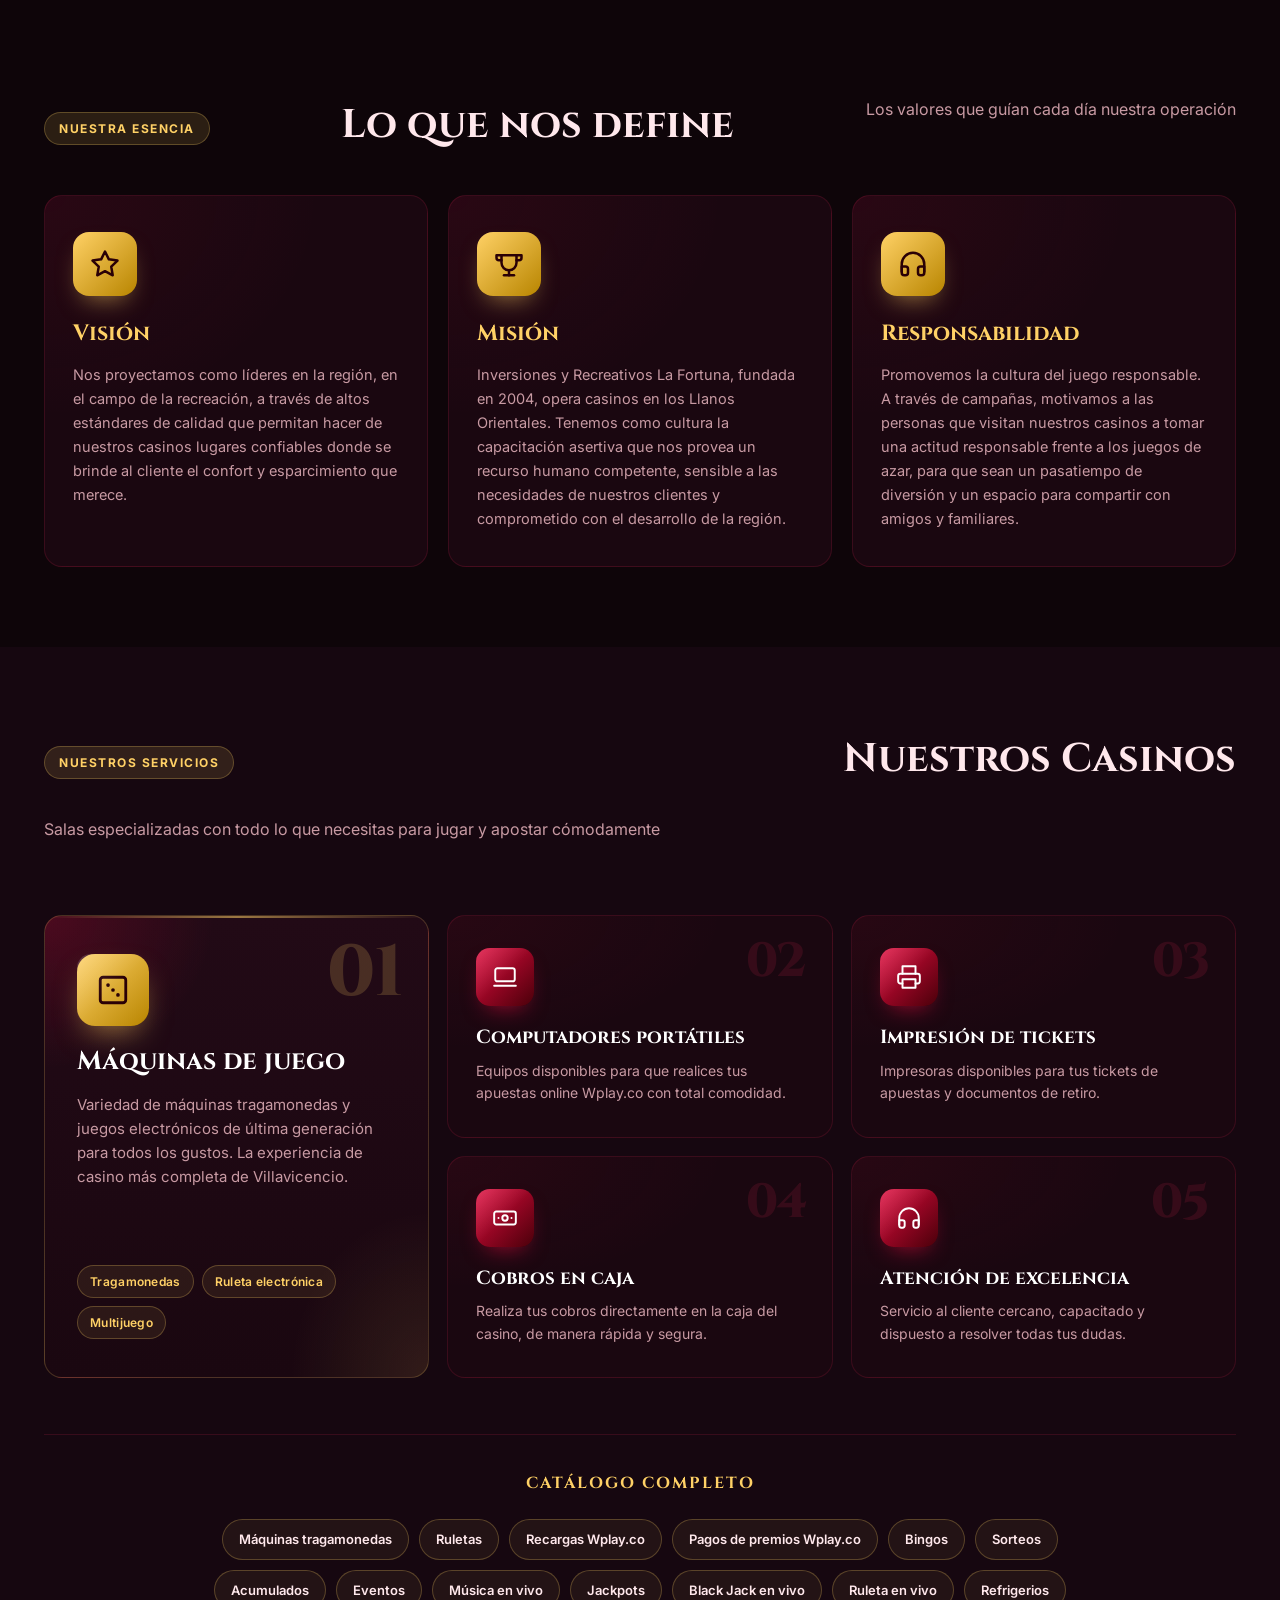
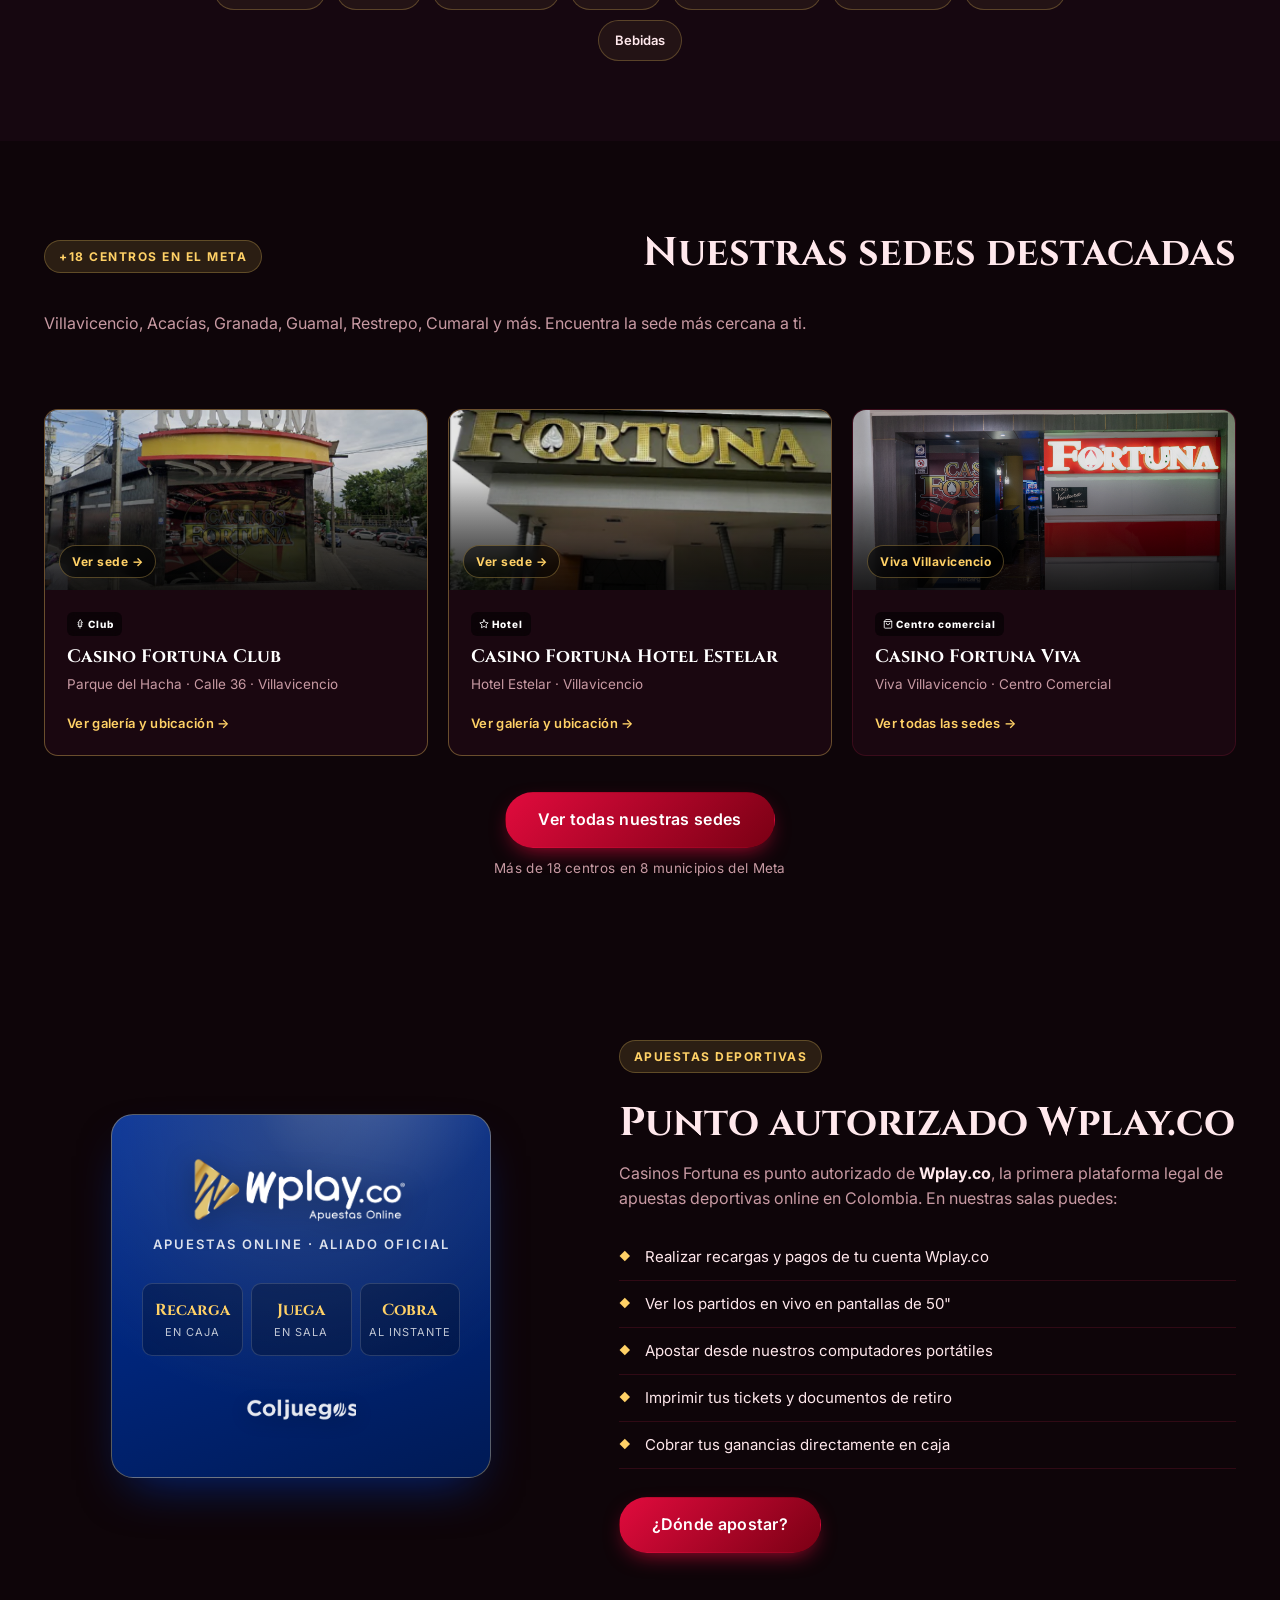
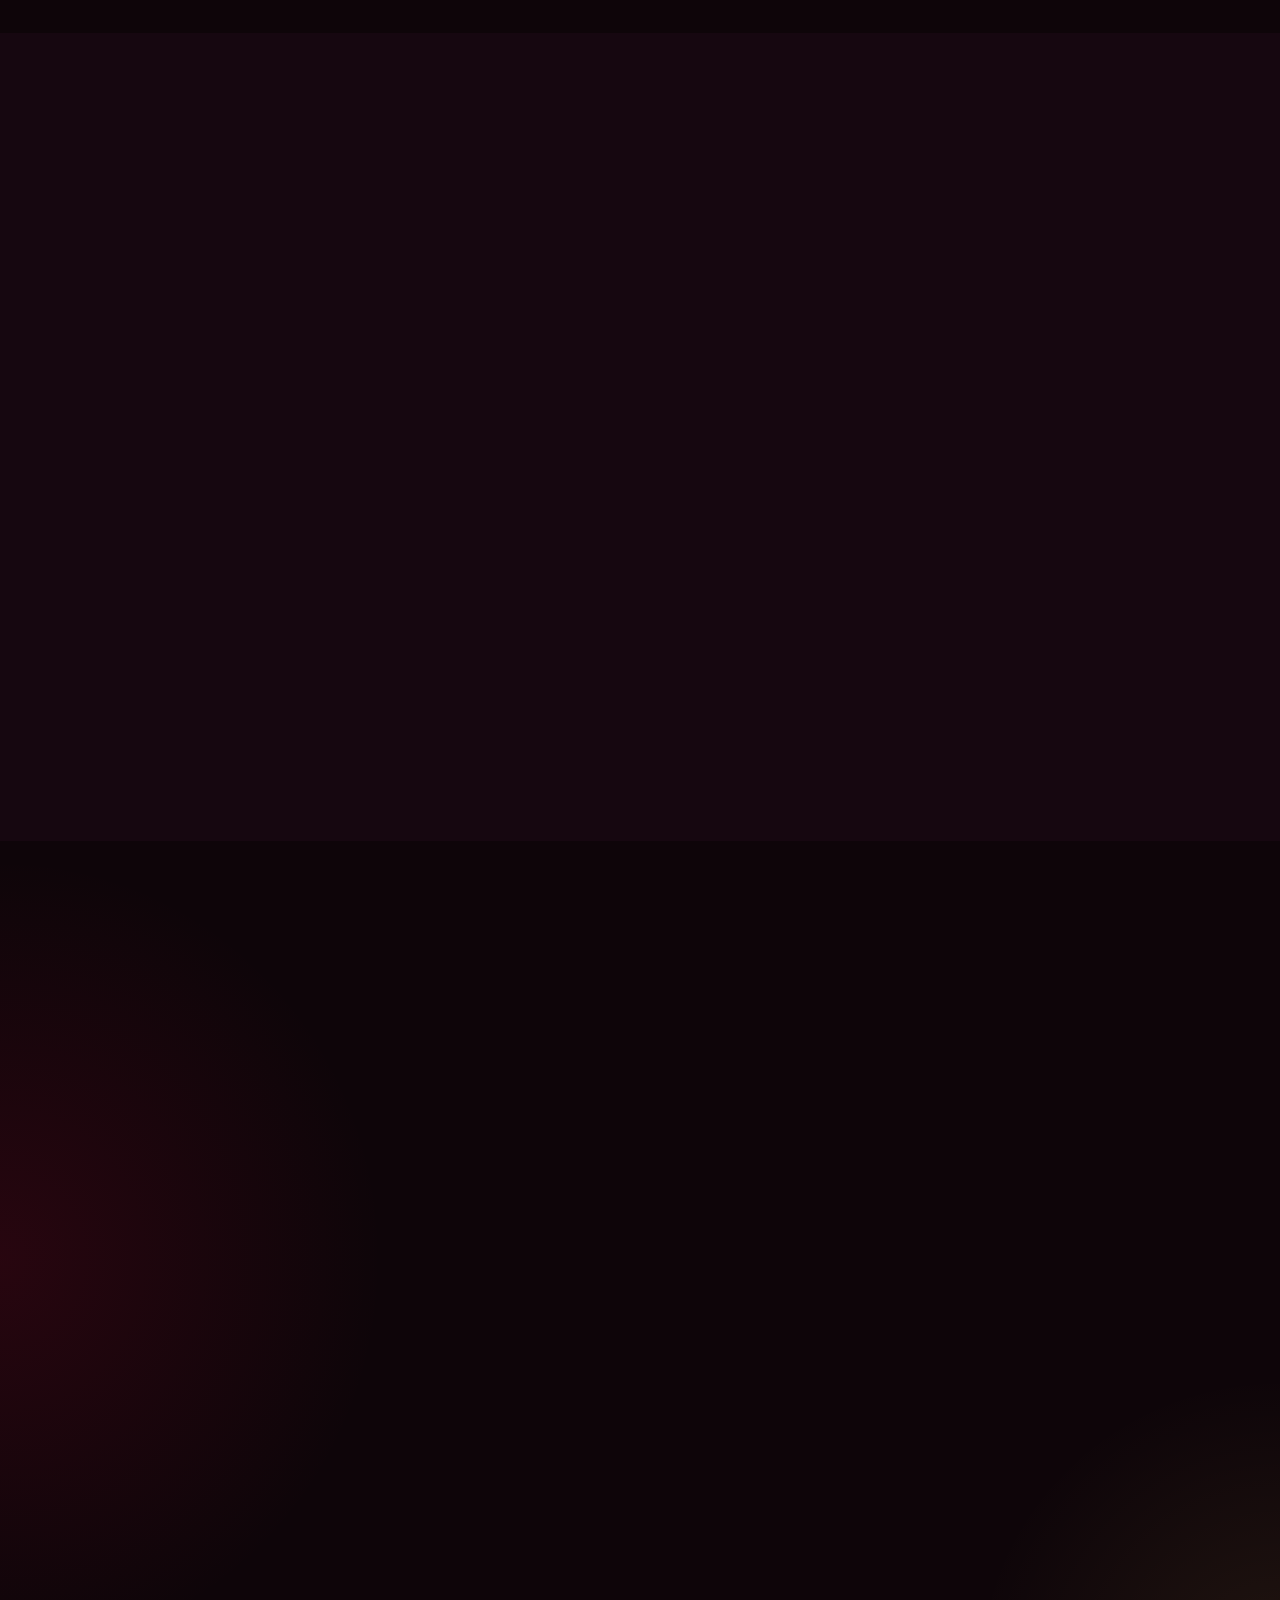
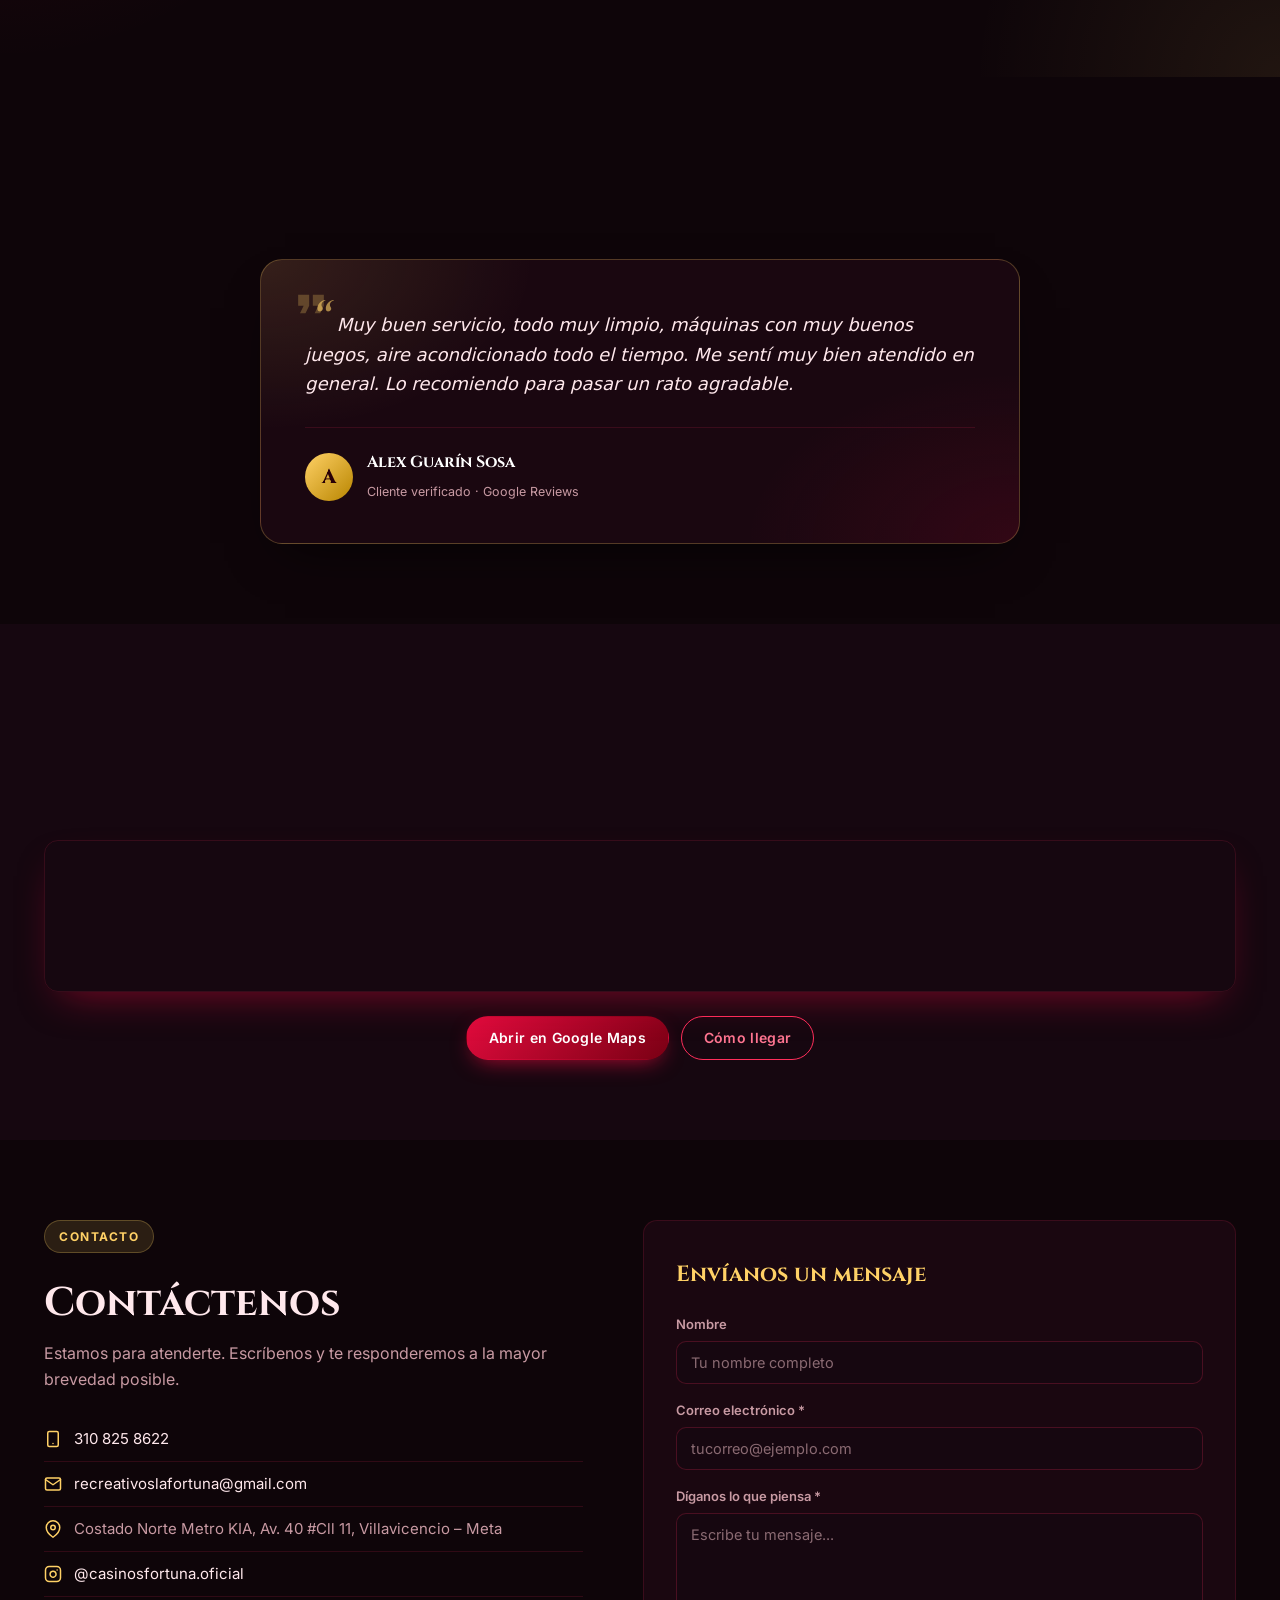
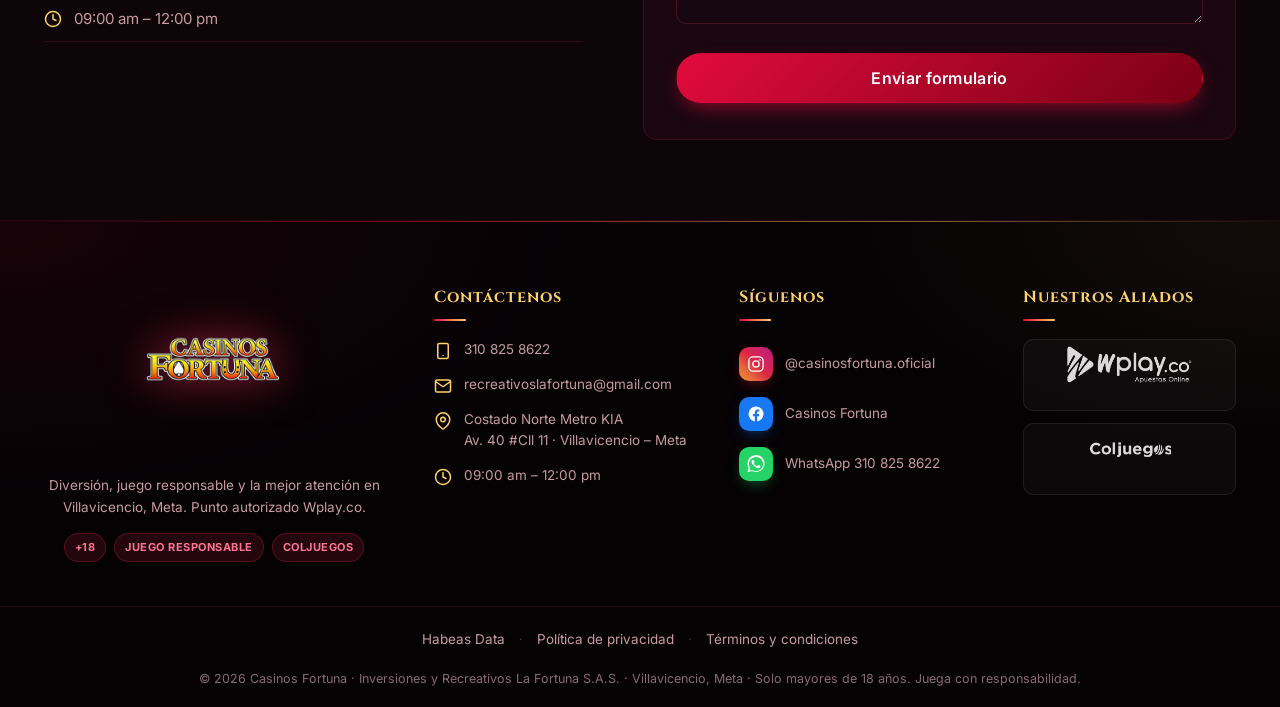
==== commit 18bcb08b: "Add sedes + financieros pages, reorganize index, Eventos dropdown - New page sedes.html: las 16 sede" ====
--- a/index.html
+++ b/index.html
@@ -66,10 +66,20 @@
       <a href="#inicio" class="active">Inicio</a>
       <a href="#nosotros">Nosotros</a>
       <a href="#casinos">Casinos</a>
-      <a href="#sedes">Sedes</a>
+      <a href="sedes.html">Sedes</a>
       <a href="#wplay">Wplay.co</a>
-      <a href="#eventos">Eventos</a>
-      <a href="#financieros">Financieros</a>
+      <div class="nav-dropdown">
+        <a href="#eventos" class="nav-dropdown-toggle">Eventos
+          <svg class="nav-caret" viewBox="0 0 24 24" fill="none" stroke="currentColor" stroke-width="2" stroke-linecap="round" stroke-linejoin="round" aria-hidden="true"><polyline points="6 9 12 15 18 9"/></svg>
+        </a>
+        <div class="nav-dropdown-menu" role="menu">
+          <a href="#eventos" role="menuitem">Bingos</a>
+          <a href="#eventos" role="menuitem">Acumulados</a>
+          <a href="#eventos" role="menuitem">Premios</a>
+          <a href="#eventos" role="menuitem">Música en vivo</a>
+        </div>
+      </div>
+      <a href="financieros.html">Financieros</a>
       <a href="#contacto">Contacto</a>
     </nav>
     <div class="nav-actions">
@@ -89,7 +99,7 @@
       <h1>El mejor casino de <span class="accent">Villavicencio</span> y el Llano</h1>
       <p>Casinos Fortuna te ofrece una gama de eventos entretenidos llenos de diversión en la ciudad y el área circundante. Disfruta de música en vivo, juegos y momentos inolvidables con familiares y amigos.</p>
       <div class="hero-cta">
-        <a href="#sedes" class="btn btn-primary btn-lg">Ver nuestras sedes</a>
+        <a href="sedes.html" class="btn btn-primary btn-lg">Ver nuestras sedes</a>
         <a href="#contacto" class="btn btn-outline btn-lg">Contáctanos</a>
       </div>
       <div class="hero-trust">
@@ -132,9 +142,9 @@
   <div class="container about-grid">
     <div>
       <span class="hero-eyebrow">Acerca de nosotros</span>
-      <h2 class="section-title left">Más de 20 años apostando por el Llano</h2>
-      <p class="lead">En <strong>Casinos Fortuna</strong> somos una organización dedicada al entretenimiento y la operación de juegos de azar, parte de la casa de apuestas <strong>Wplay.co</strong>. Operamos en Colombia desde <strong>2004</strong>, con presencia en más de 8 municipios del departamento del Meta a través de más de 18 centros de entretenimiento.</p>
-      <p class="lead">Construyendo centros de ocio y entretenimiento que cumplen con la regulación estatal colombiana, con el compromiso de ofrecer un ambiente seguro, familiar y de calidad.</p>
+      <h2 class="section-title left">Nuestra empresa</h2>
+      <p class="lead">Somos una organización dedicada al entretenimiento y a la operación de juegos de azar. Hacemos parte de la casa de apuestas <strong>Wplay.co</strong>, una de las principales compañías del sector a nivel nacional, con presencia en más de 20 municipios del país.</p>
+      <p class="lead">Estamos en Colombia desde <strong>2004</strong>, con operaciones en más de 8 municipios del departamento del Meta a través de más de 18 centros de entretenimiento, uno de ellos ubicado en centro comercial. Basamos nuestro negocio en construir centros de ocio y diversión que cumplan con las normativas exigidas por el Estado colombiano y garanticen una experiencia única y positiva.</p>
       <div class="about-stats">
         <div><strong data-count="20" data-prefix="+">+20</strong><span>Años de trayectoria</span></div>
         <div><strong data-count="18" data-prefix="+">+18</strong><span>Centros en el Meta</span></div>
@@ -143,8 +153,37 @@
     </div>
     <div class="about-card">
       <div class="about-coin"><svg class="ico"><use href="#i-dice"/></svg></div>
-      <h3>Tradición y confianza</h3>
-      <p>Operamos bajo todos los lineamientos de <strong>Coljuegos</strong> y la regulación estatal colombiana, en alianza con <strong>Wplay.co</strong>, la primera plataforma legal de apuestas online del país.</p>
+      <h3>Inversiones y Recreativos La Fortuna S.A.S.</h3>
+      <p>Operamos bajo los lineamientos de <strong>Coljuegos</strong> y la regulación estatal colombiana, en alianza con <strong>Wplay.co</strong>, la primera plataforma legal de apuestas online del país. Vamos más allá de la regulación exigida, garantizando transparencia, juego responsable y empleo digno a través de contratación directa.</p>
+    </div>
+  </div>
+</section>
+
+<!-- Nuestra esencia: Vision, Mision, Responsabilidad -->
+<section class="section">
+  <div class="container">
+    <div class="section-head center-head">
+      <span class="hero-eyebrow">Nuestra esencia</span>
+      <h2 class="section-title">Lo que nos define</h2>
+      <p class="section-sub">Los valores que guían cada día nuestra operación</p>
+    </div>
+
+    <div class="essence-grid">
+      <article class="essence-card">
+        <div class="essence-icon"><svg class="ico"><use href="#i-star"/></svg></div>
+        <h3>Visión</h3>
+        <p>Nos proyectamos como líderes en la región, en el campo de la recreación, a través de altos estándares de calidad que permitan hacer de nuestros casinos lugares confiables donde se brinde al cliente el confort y esparcimiento que merece.</p>
+      </article>
+      <article class="essence-card">
+        <div class="essence-icon"><svg class="ico"><use href="#i-trophy"/></svg></div>
+        <h3>Misión</h3>
+        <p>Inversiones y Recreativos La Fortuna, fundada en 2004, opera casinos en los Llanos Orientales. Tenemos como cultura la capacitación asertiva que nos provea un recurso humano competente, sensible a las necesidades de nuestros clientes y comprometido con el desarrollo de la región.</p>
+      </article>
+      <article class="essence-card">
+        <div class="essence-icon"><svg class="ico"><use href="#i-headphones"/></svg></div>
+        <h3>Responsabilidad</h3>
+        <p>Promovemos la cultura del juego responsable. A través de campañas, motivamos a las personas que visitan nuestros casinos a tomar una actitud responsable frente a los juegos de azar, para que sean un pasatiempo de diversión y un espacio para compartir con amigos y familiares.</p>
+      </article>
     </div>
   </div>
 </section>
@@ -199,14 +238,37 @@
         <p>Servicio al cliente cercano, capacitado y dispuesto a resolver todas tus dudas.</p>
       </article>
     </div>
-  </div>
-</section>
-
-<!-- Nuestras Sedes -->
+
+    <div class="catalog">
+      <h4 class="catalog-title">Catálogo completo</h4>
+      <div class="catalog-tags">
+        <span>Máquinas tragamonedas</span>
+        <span>Ruletas</span>
+        <span>Recargas Wplay.co</span>
+        <span>Pagos de premios Wplay.co</span>
+        <span>Bingos</span>
+        <span>Sorteos</span>
+        <span>Acumulados</span>
+        <span>Eventos</span>
+        <span>Música en vivo</span>
+        <span>Jackpots</span>
+        <span>Black Jack en vivo</span>
+        <span>Ruleta en vivo</span>
+        <span>Refrigerios</span>
+        <span>Bebidas</span>
+      </div>
+    </div>
+  </div>
+</section>
+
+<!-- Nuestras Sedes (destacadas) -->
 <section id="sedes" class="section">
   <div class="container">
-    <h2 class="section-title">Nuestras sedes en Villavicencio</h2>
-    <p class="section-sub">Más de 18 centros de entretenimiento te esperan en el Meta</p>
+    <div class="section-head center-head">
+      <span class="hero-eyebrow">+18 centros en el Meta</span>
+      <h2 class="section-title">Nuestras sedes destacadas</h2>
+      <p class="section-sub">Villavicencio, Acacías, Granada, Guamal, Restrepo, Cumaral y más. Encuentra la sede más cercana a ti.</p>
+    </div>
 
     <div class="sede-grid">
       <article class="sede-card sede-featured">
@@ -239,9 +301,14 @@
           <span class="tile-tag"><svg class="ico"><use href="#i-bag"/></svg> Centro comercial</span>
           <h3>Casino Fortuna Viva</h3>
           <p>Viva Villavicencio · Centro Comercial</p>
-          <a href="#contacto" class="sede-link">Cómo llegar →</a>
-        </div>
-      </article>
+          <a href="sedes.html" class="sede-link">Ver todas las sedes →</a>
+        </div>
+      </article>
+    </div>
+
+    <div class="sedes-cta">
+      <a href="sedes.html" class="btn btn-primary btn-lg">Ver todas nuestras sedes</a>
+      <span class="sedes-cta-note">Más de 18 centros en 8 municipios del Meta</span>
     </div>
   </div>
 </section>
@@ -365,53 +432,28 @@
   </div>
 </section>
 
-<!-- Informativo / Curiosidades / Sabías que? -->
+<!-- Testimonios -->
 <section class="section">
   <div class="container">
-    <h2 class="section-title">¿Sabías que?</h2>
-    <p class="section-sub">Información, curiosidades y datos del mundo del juego</p>
-
-    <div class="info-grid">
-      <article class="info-card">
-        <div class="info-tag">Informativo</div>
-        <h3>Juega con responsabilidad</h3>
-        <p>El juego debe ser siempre una forma de entretenimiento. Establece límites de tiempo y dinero antes de comenzar.</p>
-      </article>
-      <article class="info-card">
-        <div class="info-tag">Curiosidades</div>
-        <h3>El origen del casino</h3>
-        <p>La palabra "casino" proviene del italiano y significa "casita". El primer casino legal abrió en Venecia en 1638.</p>
-      </article>
-      <article class="info-card">
-        <div class="info-tag">¿Sabías que?</div>
-        <h3>Wplay.co fue pionero</h3>
-        <p>Wplay.co fue la primera plataforma de apuestas online autorizada en Colombia por Coljuegos, desde 2017.</p>
-      </article>
-    </div>
-  </div>
-</section>
-
-<!-- Estados Financieros -->
-<section id="financieros" class="section">
-  <div class="container fin-grid">
-    <div>
-      <span class="hero-eyebrow">Transparencia</span>
-      <h2 class="section-title left">Estados Financieros</h2>
-      <p class="lead">En Casinos Fortuna creemos en la transparencia y la rendición de cuentas. Aquí puedes consultar nuestros informes financieros públicos.</p>
-    </div>
-    <div class="fin-files">
-      <a href="#" class="fin-file">
-        <span class="fin-icon"><svg class="ico"><use href="#i-file-text"/></svg></span>
-        <div><strong>Estados Financieros 2024</strong><span>PDF · 2.1 MB</span></div>
-      </a>
-      <a href="#" class="fin-file">
-        <span class="fin-icon"><svg class="ico"><use href="#i-file-text"/></svg></span>
-        <div><strong>Estados Financieros 2023</strong><span>PDF · 1.8 MB</span></div>
-      </a>
-      <a href="#" class="fin-file">
-        <span class="fin-icon"><svg class="ico"><use href="#i-file-text"/></svg></span>
-        <div><strong>Estados Financieros 2022</strong><span>PDF · 1.6 MB</span></div>
-      </a>
+    <div class="section-head center-head">
+      <span class="hero-eyebrow">Testimonios</span>
+      <h2 class="section-title">Lo que dicen nuestros clientes</h2>
+    </div>
+
+    <div class="testimonial-card">
+      <svg class="quote-mark" viewBox="0 0 24 24" fill="currentColor" aria-hidden="true">
+        <path d="M6 17h3l2-4V7H5v6h3l-2 4zm8 0h3l2-4V7h-6v6h3l-2 4z"/>
+      </svg>
+      <blockquote>
+        Muy buen servicio, todo muy limpio, máquinas con muy buenos juegos, aire acondicionado todo el tiempo. Me sentí muy bien atendido en general. Lo recomiendo para pasar un rato agradable.
+      </blockquote>
+      <div class="testimonial-author">
+        <div class="testimonial-avatar">A</div>
+        <div>
+          <strong>Alex Guarín Sosa</strong>
+          <span>Cliente verificado · Google Reviews</span>
+        </div>
+      </div>
     </div>
   </div>
 </section>
@@ -548,8 +590,15 @@
       </div>
     </div>
   </div>
+  <div class="legal-links">
+    <a href="politicas.html">Habeas Data</a>
+    <span class="divider">·</span>
+    <a href="politicas.html">Política de privacidad</a>
+    <span class="divider">·</span>
+    <a href="politicas.html">Términos y condiciones</a>
+  </div>
   <div class="footer-bottom">
-    © 2026 Casinos Fortuna · Recreativos La Fortuna · Villavicencio, Meta · Solo mayores de 18 años. Juega con responsabilidad.
+    © 2026 Casinos Fortuna · Inversiones y Recreativos La Fortuna S.A.S. · Villavicencio, Meta · Solo mayores de 18 años. Juega con responsabilidad.
   </div>
 </footer>
 
--- a/styles.css
+++ b/styles.css
@@ -283,6 +283,97 @@
   width: calc(100% - 28px);
   left: 14px;
 }
+/* Nav dropdown (Eventos submenu) */
+.nav-dropdown {
+  position: relative;
+  display: inline-flex;
+  align-items: center;
+}
+.nav-dropdown-toggle {
+  display: inline-flex;
+  align-items: center;
+  gap: 6px;
+}
+.nav-caret {
+  width: 14px;
+  height: 14px;
+  stroke-width: 2.2;
+  opacity: .75;
+  transition: transform .25s ease, opacity .2s;
+}
+.nav-dropdown:hover .nav-caret,
+.nav-dropdown.is-open .nav-caret {
+  transform: rotate(180deg);
+  opacity: 1;
+}
+.nav-dropdown-menu {
+  position: absolute;
+  top: calc(100% + 8px);
+  left: 50%;
+  transform: translateX(-50%) translateY(-6px);
+  min-width: 220px;
+  background: rgba(20, 8, 14, .98);
+  backdrop-filter: blur(14px);
+  border: 1px solid var(--line-2);
+  border-radius: 12px;
+  padding: 8px;
+  display: flex;
+  flex-direction: column;
+  gap: 2px;
+  opacity: 0;
+  visibility: hidden;
+  pointer-events: none;
+  transition: opacity .22s ease, transform .22s ease, visibility 0s linear .22s;
+  box-shadow: 0 24px 50px -22px rgba(0,0,0,.85), 0 0 0 1px rgba(255, 209, 102, .06);
+  z-index: 50;
+}
+.nav-dropdown-menu::before {
+  content: "";
+  position: absolute;
+  top: -8px; left: 0; right: 0;
+  height: 8px;
+}
+.nav-dropdown-menu::after {
+  content: "";
+  position: absolute;
+  top: -6px;
+  left: 50%;
+  transform: translateX(-50%) rotate(45deg);
+  width: 10px; height: 10px;
+  background: rgba(20, 8, 14, .98);
+  border-top: 1px solid var(--line-2);
+  border-left: 1px solid var(--line-2);
+}
+.nav-dropdown:hover .nav-dropdown-menu,
+.nav-dropdown:focus-within .nav-dropdown-menu,
+.nav-dropdown.is-open .nav-dropdown-menu {
+  opacity: 1;
+  visibility: visible;
+  pointer-events: auto;
+  transform: translateX(-50%) translateY(0);
+  transition: opacity .22s ease, transform .22s ease, visibility 0s;
+}
+.nav-dropdown-menu a {
+  display: block;
+  padding: 11px 16px;
+  font-size: 13px;
+  font-weight: 600;
+  letter-spacing: 1.2px;
+  text-transform: uppercase;
+  color: var(--text);
+  opacity: .85;
+  border-radius: 8px;
+  white-space: nowrap;
+  transition: background .2s, color .2s, padding-left .2s, opacity .2s;
+}
+.nav-dropdown-menu a::after { display: none; }
+.nav-dropdown-menu a:hover {
+  background: rgba(255, 209, 102, .08);
+  color: var(--gold);
+  opacity: 1;
+  padding-left: 22px;
+}
+
 .nav-actions { display: flex; gap: 10px; flex-shrink: 0; }
 .nav-actions .btn {
   padding: 9px 18px;
@@ -994,6 +1085,168 @@
 }
 .sede-art-img:hover .sede-overlay-tag { transform: translateX(4px); }
 
+/* ---------- Essence (Vision/Mision/Responsabilidad) ---------- */
+.essence-grid {
+  display: grid;
+  grid-template-columns: repeat(3, 1fr);
+  gap: 20px;
+}
+.essence-card {
+  background:
+    radial-gradient(120% 100% at 0% 0%, rgba(225, 11, 61, .08), transparent 60%),
+    var(--surface);
+  border: 1px solid var(--line);
+  border-radius: 18px;
+  padding: 36px 28px;
+  position: relative;
+  transition: transform .3s, border-color .3s, box-shadow .3s;
+}
+.essence-card:hover {
+  transform: translateY(-6px);
+  border-color: rgba(255, 209, 102, .45);
+  box-shadow: 0 20px 40px -20px rgba(225, 11, 61, .35);
+}
+.essence-icon {
+  width: 64px; height: 64px;
+  border-radius: 16px;
+  display: flex; align-items: center; justify-content: center;
+  background: linear-gradient(135deg, var(--gold), var(--gold-3));
+  color: var(--red-900);
+  margin-bottom: 20px;
+  box-shadow: 0 12px 24px -10px rgba(255, 209, 102, .55);
+}
+.essence-icon .ico { width: 30px; height: 30px; stroke-width: 2; }
+.essence-card h3 {
+  font-family: 'Cinzel', serif;
+  font-size: 22px;
+  margin-bottom: 12px;
+  color: var(--gold);
+}
+.essence-card p { color: var(--muted); font-size: 14.5px; line-height: 1.65; }
+@media (max-width: 900px) {
+  .essence-grid { grid-template-columns: 1fr; gap: 16px; }
+  .essence-card { padding: 28px 22px; }
+}
+
+/* ---------- Catalog of services (chips) ---------- */
+.catalog {
+  margin-top: 56px;
+  padding-top: 36px;
+  border-top: 1px solid var(--line);
+  text-align: center;
+}
+.catalog-title {
+  font-family: 'Cinzel', serif;
+  font-size: 16px;
+  color: var(--gold);
+  text-transform: uppercase;
+  letter-spacing: 2px;
+  margin-bottom: 22px;
+}
+.catalog-tags {
+  display: flex;
+  flex-wrap: wrap;
+  justify-content: center;
+  gap: 10px;
+  max-width: 900px;
+  margin: 0 auto;
+}
+.catalog-tags span {
+  background: rgba(255, 209, 102, .06);
+  border: 1px solid rgba(255, 209, 102, .25);
+  color: var(--text);
+  font-size: 13px;
+  font-weight: 600;
+  padding: 9px 16px;
+  border-radius: 999px;
+  transition: all .25s;
+  cursor: default;
+}
+.catalog-tags span:hover {
+  background: rgba(255, 209, 102, .15);
+  border-color: var(--gold);
+  color: var(--gold);
+  transform: translateY(-2px);
+}
+
+/* ---------- Testimonial ---------- */
+.testimonial-card {
+  max-width: 760px;
+  margin: 0 auto;
+  background:
+    radial-gradient(60% 100% at 0% 0%, rgba(255, 209, 102, .12), transparent 60%),
+    radial-gradient(60% 100% at 100% 100%, rgba(225, 11, 61, .12), transparent 60%),
+    var(--surface);
+  border: 1px solid rgba(255, 209, 102, .25);
+  border-radius: 22px;
+  padding: 50px 44px 40px;
+  position: relative;
+  box-shadow: 0 24px 50px -25px rgba(0, 0, 0, .8);
+}
+.quote-mark {
+  position: absolute;
+  top: 22px;
+  left: 28px;
+  width: 44px;
+  height: 44px;
+  color: var(--gold);
+  opacity: .25;
+}
+.testimonial-card blockquote {
+  font-size: 18px;
+  line-height: 1.65;
+  color: var(--text);
+  margin: 0 0 28px;
+  font-style: italic;
+  position: relative;
+}
+.testimonial-card blockquote::before {
+  content: '“';
+  font-family: 'Cinzel', serif;
+  font-size: 60px;
+  color: var(--gold);
+  line-height: 0;
+  vertical-align: -16px;
+  margin-right: 6px;
+  opacity: .6;
+}
+.testimonial-author {
+  display: flex;
+  align-items: center;
+  gap: 14px;
+  padding-top: 22px;
+  border-top: 1px solid var(--line);
+}
+.testimonial-avatar {
+  width: 48px; height: 48px;
+  border-radius: 50%;
+  background: linear-gradient(135deg, var(--gold), var(--gold-3));
+  color: var(--red-900);
+  display: flex;
+  align-items: center;
+  justify-content: center;
+  font-family: 'Cinzel', serif;
+  font-size: 20px;
+  font-weight: 800;
+  flex-shrink: 0;
+}
+.testimonial-author strong {
+  display: block;
+  font-family: 'Cinzel', serif;
+  font-size: 16px;
+  color: var(--white);
+  margin-bottom: 2px;
+}
+.testimonial-author span {
+  font-size: 12.5px;
+  color: var(--muted);
+}
+@media (max-width: 720px) {
+  .testimonial-card { padding: 40px 26px 30px; }
+  .testimonial-card blockquote { font-size: 16px; }
+  .quote-mark { width: 32px; height: 32px; top: 16px; left: 18px; }
+}
+
 /* ---------- News (Lo último) ---------- */
 .news-head {
   display: flex;
@@ -2311,10 +2564,29 @@
   text-transform: uppercase;
   letter-spacing: .5px;
 }
+.legal-links {
+  text-align: center;
+  padding: 18px 16px 6px;
+  display: flex;
+  justify-content: center;
+  align-items: center;
+  flex-wrap: wrap;
+  gap: 8px;
+  font-size: 12.5px;
+  border-top: 1px solid var(--line);
+}
+.legal-links a {
+  color: var(--muted);
+  display: inline-block;
+  padding: 4px 6px;
+  transition: color .2s;
+}
+.legal-links a:hover { color: var(--gold); }
+.legal-links .divider { color: var(--muted-2); opacity: .5; }
+
 .footer-bottom {
   text-align: center;
-  padding: 18px;
-  border-top: 1px solid var(--line);
+  padding: 8px 18px 18px;
   font-size: 12.5px;
   color: var(--muted-2);
 }
@@ -2359,6 +2631,50 @@
   }
   .hamburger { display: flex; }
   .nav-inner { position: relative; gap: 14px; justify-content: space-between; }
+
+  /* Mobile dropdown — inline expand instead of floating */
+  .nav-links.open .nav-dropdown {
+    display: flex;
+    flex-direction: column;
+    align-items: stretch;
+    width: 100%;
+  }
+  .nav-links.open .nav-dropdown-toggle {
+    justify-content: space-between;
+    width: 100%;
+  }
+  .nav-links.open .nav-dropdown-menu {
+    position: static;
+    transform: none;
+    min-width: 0;
+    width: 100%;
+    background: rgba(255, 255, 255, .03);
+    border: 1px solid var(--line);
+    box-shadow: none;
+    margin: 4px 0 8px;
+    padding: 6px;
+    opacity: 1;
+    visibility: visible;
+    pointer-events: auto;
+    display: none;
+    transition: none;
+  }
+  .nav-links.open .nav-dropdown-menu::before,
+  .nav-links.open .nav-dropdown-menu::after { display: none; }
+  .nav-links.open .nav-dropdown.is-open .nav-dropdown-menu {
+    display: flex;
+    flex-direction: column;
+  }
+  .nav-links.open .nav-dropdown-menu a {
+    padding: 10px 14px;
+    padding-left: 28px;
+    text-transform: uppercase;
+    letter-spacing: 1px;
+    font-size: 12.5px;
+  }
+  .nav-links.open .nav-dropdown-menu a:hover {
+    padding-left: 34px;
+  }
 }
 @media (max-width: 800px) {
   .nav-actions .btn { padding: 8px 14px; font-size: 12.5px; }
@@ -2752,6 +3068,206 @@
 
   /* Gallery */
   .gallery-bento { gap: 10px; }
+}
+
+/* ---------- Legal page (Politicas / Habeas Data) ---------- */
+.legal-hero {
+  position: relative;
+  padding: 70px 24px 60px;
+  background:
+    radial-gradient(80% 80% at 0% 0%, rgba(225, 11, 61, .25), transparent 60%),
+    radial-gradient(60% 80% at 100% 100%, rgba(255, 209, 102, .12), transparent 60%),
+    linear-gradient(180deg, var(--bg-2), var(--bg));
+  border-bottom: 1px solid var(--line);
+  overflow: hidden;
+}
+.legal-hero::after {
+  content: "";
+  position: absolute;
+  bottom: 0; left: 0; right: 0;
+  height: 1px;
+  background: linear-gradient(90deg, transparent, var(--red-500) 30%, var(--gold) 70%, transparent);
+  opacity: .5;
+}
+.legal-hero h1 {
+  font-family: 'Cinzel', serif;
+  font-size: clamp(28px, 4.6vw, 44px);
+  font-weight: 800;
+  line-height: 1.1;
+  margin: 14px 0 14px;
+}
+.legal-subtitle {
+  font-size: 17px;
+  color: var(--muted);
+  margin-bottom: 6px;
+}
+.legal-company {
+  font-family: 'Cinzel', serif;
+  font-size: 14px;
+  color: var(--gold);
+  text-transform: uppercase;
+  letter-spacing: 2px;
+  margin-top: 12px;
+}
+
+.legal-body { padding: 60px 24px 80px; background: var(--bg); }
+.legal-container { max-width: 880px; }
+
+.legal-section {
+  margin-bottom: 48px;
+  color: var(--text);
+}
+.legal-section h2 {
+  font-family: 'Cinzel', serif;
+  font-size: 24px;
+  color: var(--gold);
+  margin-bottom: 18px;
+  padding-bottom: 12px;
+  border-bottom: 1px solid var(--line);
+  position: relative;
+}
+.legal-section h2::after {
+  content: "";
+  position: absolute;
+  bottom: -1px;
+  left: 0;
+  width: 48px;
+  height: 2px;
+  background: linear-gradient(90deg, var(--red-500), var(--gold));
+  border-radius: 2px;
+}
+.legal-section h3 {
+  font-family: 'Cinzel', serif;
+  font-size: 18px;
+  color: var(--white);
+  margin: 28px 0 12px;
+}
+.legal-section p {
+  color: var(--muted);
+  font-size: 15px;
+  line-height: 1.75;
+  margin-bottom: 14px;
+}
+.legal-section p strong { color: var(--text); }
+
+.legal-list {
+  list-style: none;
+  padding: 0;
+  margin: 0 0 16px;
+  counter-reset: legal-counter;
+}
+.legal-list li {
+  position: relative;
+  padding: 8px 0 8px 36px;
+  color: var(--muted);
+  font-size: 14.5px;
+  line-height: 1.7;
+  counter-increment: legal-counter;
+}
+.legal-list li::before {
+  content: counter(legal-counter) ".";
+  position: absolute;
+  left: 0;
+  top: 8px;
+  font-family: 'Cinzel', serif;
+  font-weight: 700;
+  color: var(--gold);
+  font-size: 14px;
+  min-width: 26px;
+}
+.legal-list.legal-list-letters { counter-reset: legal-counter; }
+.legal-list.legal-list-letters li::before {
+  content: counter(legal-counter, lower-alpha) ")";
+}
+.legal-list.legal-list-roman { counter-reset: legal-counter; }
+.legal-list.legal-list-roman li::before {
+  content: "(" counter(legal-counter, lower-roman) ")";
+  min-width: 36px;
+}
+
+.legal-note {
+  background: rgba(255, 209, 102, .06);
+  border: 1px solid rgba(255, 209, 102, .25);
+  border-left: 3px solid var(--gold);
+  border-radius: 10px;
+  padding: 18px 22px;
+  margin: 22px 0;
+  font-size: 14.5px;
+  color: var(--muted);
+  line-height: 1.7;
+}
+.legal-note strong { color: var(--gold); }
+
+.legal-card {
+  background:
+    radial-gradient(60% 100% at 100% 0%, rgba(225, 11, 61, .12), transparent 60%),
+    var(--surface);
+  border: 1px solid rgba(255, 209, 102, .3);
+  border-radius: 18px;
+  padding: 34px 32px;
+  margin-top: 16px;
+}
+.legal-card h3 {
+  font-family: 'Cinzel', serif;
+  font-size: 20px;
+  color: var(--gold);
+  margin: 0 0 22px;
+}
+.legal-contact {
+  list-style: none;
+  margin: 0;
+  padding: 0;
+  display: grid;
+  grid-template-columns: 1fr 1fr;
+  gap: 18px;
+}
+.legal-contact li {
+  display: flex;
+  align-items: flex-start;
+  gap: 14px;
+}
+.legal-contact li .ico {
+  width: 22px; height: 22px;
+  color: var(--gold);
+  flex-shrink: 0;
+  margin-top: 3px;
+}
+.legal-contact li > div { display: flex; flex-direction: column; }
+.legal-contact li strong {
+  font-family: 'Cinzel', serif;
+  font-size: 11px;
+  color: var(--muted);
+  text-transform: uppercase;
+  letter-spacing: 1.5px;
+  margin-bottom: 4px;
+}
+.legal-contact li a {
+  color: var(--text);
+  font-size: 14px;
+  transition: color .2s;
+}
+.legal-contact li a:hover { color: var(--gold); }
+.legal-contact li > div:not(:has(a)) { color: var(--text); font-size: 14px; }
+
+.legal-footnote {
+  text-align: center;
+  font-size: 12.5px;
+  color: var(--muted-2);
+  border-top: 1px solid var(--line);
+  padding-top: 26px;
+  margin-top: 32px;
+  letter-spacing: .3px;
+}
+
+@media (max-width: 720px) {
+  .legal-hero { padding: 50px 20px 40px; }
+  .legal-body { padding: 40px 20px 60px; }
+  .legal-section { margin-bottom: 36px; }
+  .legal-section h2 { font-size: 20px; }
+  .legal-section h3 { font-size: 16px; margin: 22px 0 10px; }
+  .legal-section p, .legal-list li { font-size: 14px; }
+  .legal-card { padding: 26px 22px; }
+  .legal-contact { grid-template-columns: 1fr; gap: 14px; }
 }
 
 /* ---------- Floating WhatsApp button ---------- */
@@ -2884,3 +3400,238 @@
   .hero-content { grid-template-columns: 1fr; max-width: 600px; }
   .sede-hero { padding: 40px 18px 40px; min-height: auto; }
 }
+
+/* ---------- Page hero (Sedes / Financieros pages) ---------- */
+.page-hero {
+  position: relative;
+  padding: 80px 24px 60px;
+  background:
+    radial-gradient(80% 80% at 0% 0%, rgba(225, 11, 61, .25), transparent 60%),
+    radial-gradient(60% 80% at 100% 100%, rgba(255, 209, 102, .12), transparent 60%),
+    linear-gradient(180deg, var(--bg-2), var(--bg));
+  border-bottom: 1px solid var(--line);
+  overflow: hidden;
+  text-align: left;
+}
+.page-hero::after {
+  content: "";
+  position: absolute;
+  bottom: 0; left: 0; right: 0;
+  height: 1px;
+  background: linear-gradient(90deg, transparent, var(--red-500) 30%, var(--gold) 70%, transparent);
+  opacity: .5;
+}
+.page-hero .container { max-width: 1100px; }
+.page-hero h1 {
+  font-family: 'Cinzel', serif;
+  font-size: clamp(30px, 5vw, 52px);
+  font-weight: 800;
+  line-height: 1.1;
+  margin: 14px 0 14px;
+  color: var(--white);
+}
+.page-hero .lead {
+  max-width: 760px;
+  margin-bottom: 28px;
+}
+.page-hero-stats {
+  display: flex;
+  flex-wrap: wrap;
+  gap: 28px;
+  margin-top: 18px;
+  padding-top: 22px;
+  border-top: 1px solid var(--line);
+}
+.page-hero-stats > div {
+  display: flex;
+  flex-direction: column;
+  min-width: 90px;
+}
+.page-hero-stats strong {
+  font-family: 'Cinzel', serif;
+  font-size: 30px;
+  color: var(--gold);
+  line-height: 1;
+  margin-bottom: 6px;
+}
+.page-hero-stats span {
+  font-size: 13px;
+  color: var(--muted);
+  text-transform: uppercase;
+  letter-spacing: 1px;
+}
+
+/* ---------- Sedes page: zone blocks ---------- */
+.zone-block {
+  margin-top: 44px;
+  padding-top: 32px;
+  border-top: 1px dashed var(--line-2);
+}
+.zone-block:first-of-type {
+  margin-top: 28px;
+  padding-top: 0;
+  border-top: 0;
+}
+.zone-head {
+  display: flex;
+  align-items: center;
+  gap: 16px;
+  margin-bottom: 22px;
+  flex-wrap: wrap;
+}
+.zone-badge {
+  display: inline-block;
+  background: linear-gradient(135deg, var(--red-700), var(--red-500));
+  color: var(--white);
+  padding: 7px 16px;
+  border-radius: 999px;
+  font-size: 12px;
+  font-weight: 800;
+  text-transform: uppercase;
+  letter-spacing: 1.5px;
+  border: 1px solid rgba(255, 209, 102, .35);
+  box-shadow: 0 6px 18px -8px rgba(225, 11, 61, .55);
+}
+.zone-title {
+  font-family: 'Cinzel', serif;
+  font-size: 22px;
+  color: var(--white);
+  margin: 0;
+}
+
+.locations-grid {
+  display: grid;
+  grid-template-columns: repeat(auto-fill, minmax(260px, 1fr));
+  gap: 14px;
+}
+.location-card {
+  display: flex;
+  align-items: center;
+  gap: 14px;
+  background: var(--surface);
+  border: 1px solid var(--line);
+  border-radius: var(--radius-sm);
+  padding: 16px 18px;
+  transition: transform .25s, border-color .25s, box-shadow .25s;
+}
+.location-card:hover {
+  transform: translateY(-3px);
+  border-color: var(--gold);
+  box-shadow: var(--shadow-card);
+}
+.location-icon {
+  display: flex;
+  align-items: center;
+  justify-content: center;
+  width: 42px;
+  height: 42px;
+  flex-shrink: 0;
+  background: rgba(255, 209, 102, .1);
+  border: 1px solid rgba(255, 209, 102, .25);
+  border-radius: 10px;
+  color: var(--gold);
+}
+.location-icon .ico { width: 20px; height: 20px; stroke-width: 1.8; }
+.location-card h4 {
+  font-family: 'Cinzel', serif;
+  font-size: 15.5px;
+  color: var(--white);
+  margin: 0 0 3px;
+  line-height: 1.2;
+}
+.location-card p {
+  margin: 0;
+  font-size: 13px;
+  color: var(--muted);
+}
+.location-link {
+  cursor: pointer;
+  border-color: rgba(255, 209, 102, .2);
+}
+.location-link:hover .location-icon {
+  background: rgba(255, 209, 102, .18);
+}
+
+/* ---------- Sedes CTA on index ---------- */
+.sedes-cta {
+  display: flex;
+  flex-direction: column;
+  align-items: center;
+  gap: 10px;
+  margin-top: 36px;
+  text-align: center;
+}
+.sedes-cta-note {
+  font-size: 13.5px;
+  color: var(--muted);
+  letter-spacing: .3px;
+}
+
+/* ---------- CTA banner (Sedes page) ---------- */
+.cta-banner {
+  display: grid;
+  grid-template-columns: 1.2fr 1fr;
+  gap: 32px;
+  align-items: center;
+  background: linear-gradient(135deg, var(--surface), var(--surface-2));
+  border: 1px solid var(--line-2);
+  border-radius: var(--radius);
+  padding: 36px 40px;
+  box-shadow: var(--shadow-card);
+}
+.cta-actions {
+  display: flex;
+  flex-direction: column;
+  gap: 12px;
+}
+.cta-actions .btn { width: 100%; }
+
+/* ---------- Financieros: wider files grid ---------- */
+.fin-files-wide {
+  display: grid;
+  grid-template-columns: repeat(auto-fit, minmax(280px, 1fr));
+  gap: 14px;
+  margin-top: 28px;
+}
+.legal-note {
+  max-width: 820px;
+  margin: 0 auto;
+  text-align: center;
+  padding: 12px 0;
+}
+.legal-note h3 {
+  font-family: 'Cinzel', serif;
+  font-size: 22px;
+  color: var(--white);
+  margin-bottom: 14px;
+}
+.legal-note p {
+  color: var(--muted);
+  font-size: 15px;
+  margin-bottom: 12px;
+}
+.legal-note p a { color: var(--gold); border-bottom: 1px dashed rgba(255, 209, 102, .5); }
+.legal-note p a:hover { color: var(--red-300); }
+
+/* ---------- Responsive: sedes / financieros pages ---------- */
+@media (max-width: 900px) {
+  .page-hero { padding: 60px 20px 44px; }
+  .page-hero-stats { gap: 18px; }
+  .page-hero-stats strong { font-size: 24px; }
+  .cta-banner { grid-template-columns: 1fr; padding: 28px 24px; }
+  .zone-block { margin-top: 36px; padding-top: 26px; }
+  .zone-head { gap: 12px; margin-bottom: 18px; }
+  .zone-title { font-size: 19px; }
+}
+@media (max-width: 600px) {
+  .page-hero { padding: 44px 18px 32px; }
+  .page-hero-stats { gap: 14px; padding-top: 16px; }
+  .page-hero-stats > div { min-width: 70px; }
+  .page-hero-stats strong { font-size: 22px; }
+  .page-hero-stats span { font-size: 11px; }
+  .locations-grid { grid-template-columns: 1fr; }
+  .location-card { padding: 14px 16px; gap: 12px; }
+  .location-icon { width: 38px; height: 38px; }
+  .zone-badge { padding: 6px 12px; font-size: 11px; }
+  .cta-banner { padding: 22px 18px; }
+}
